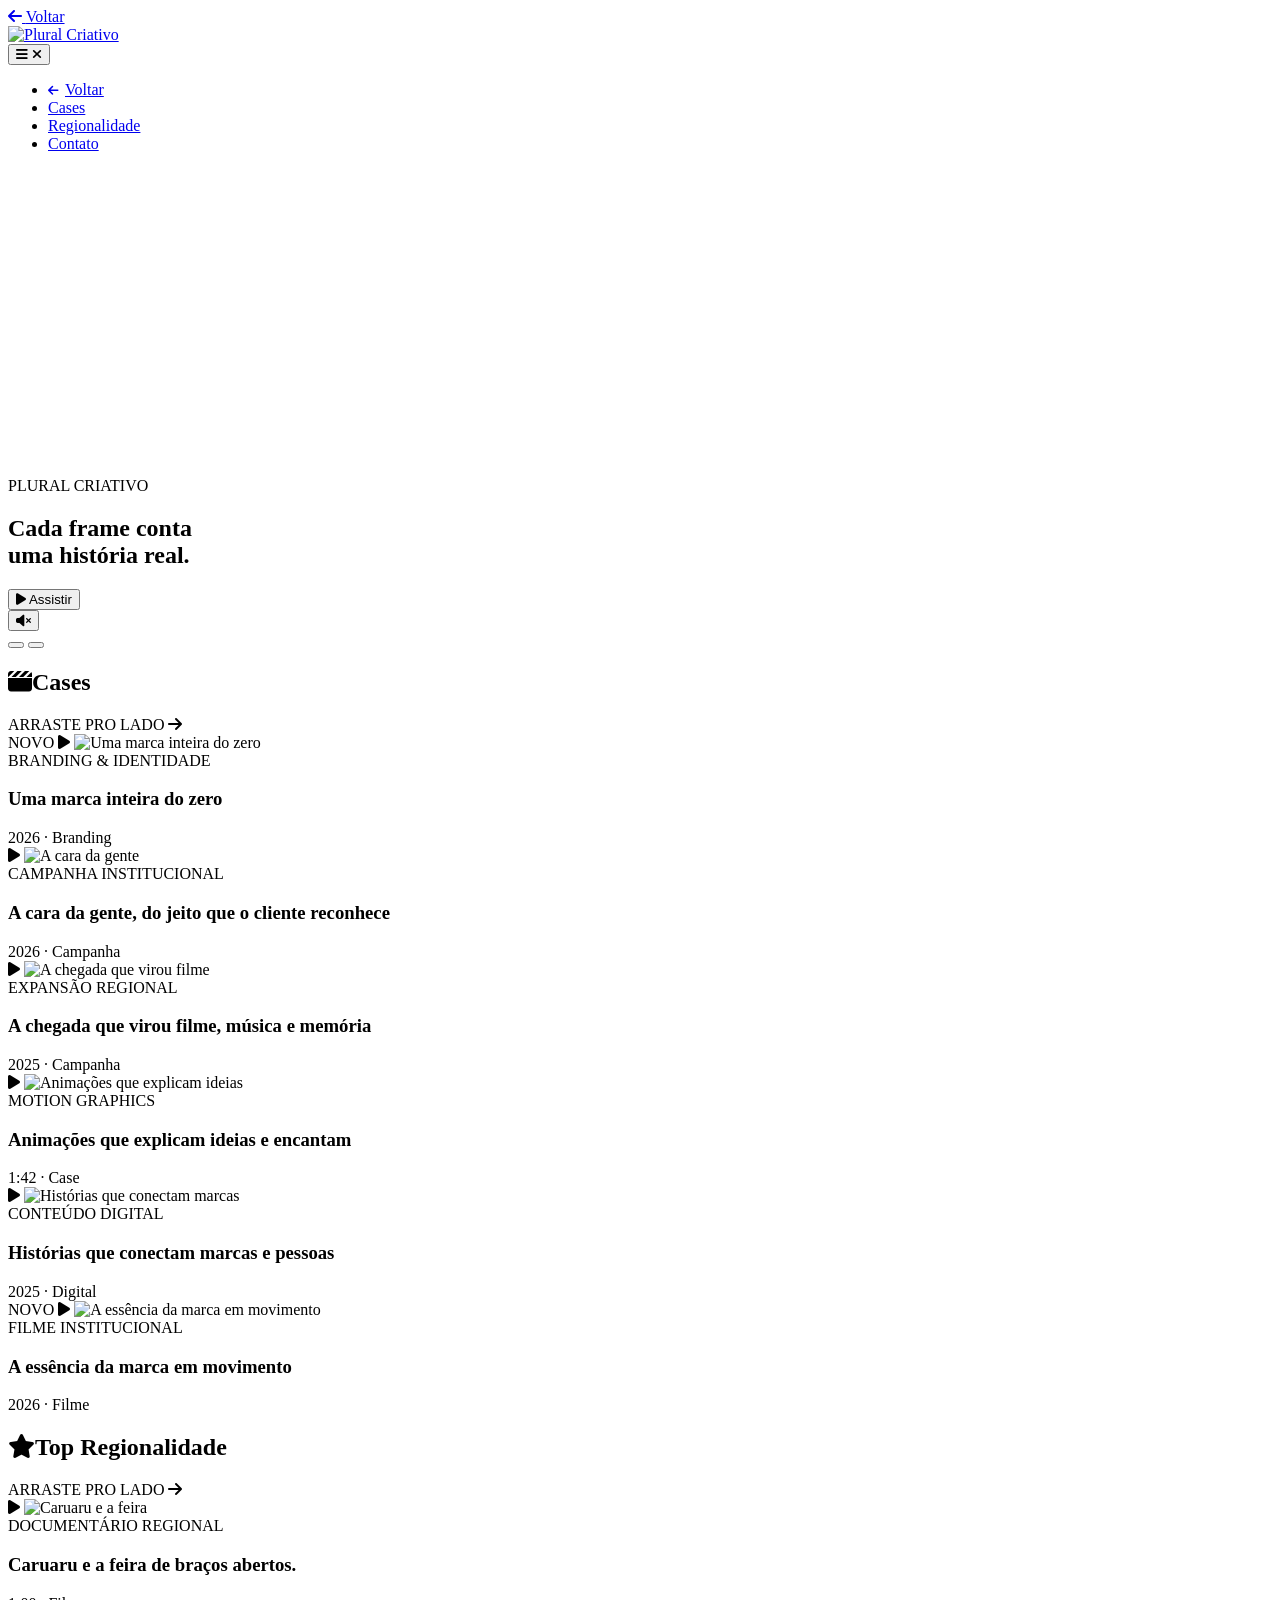
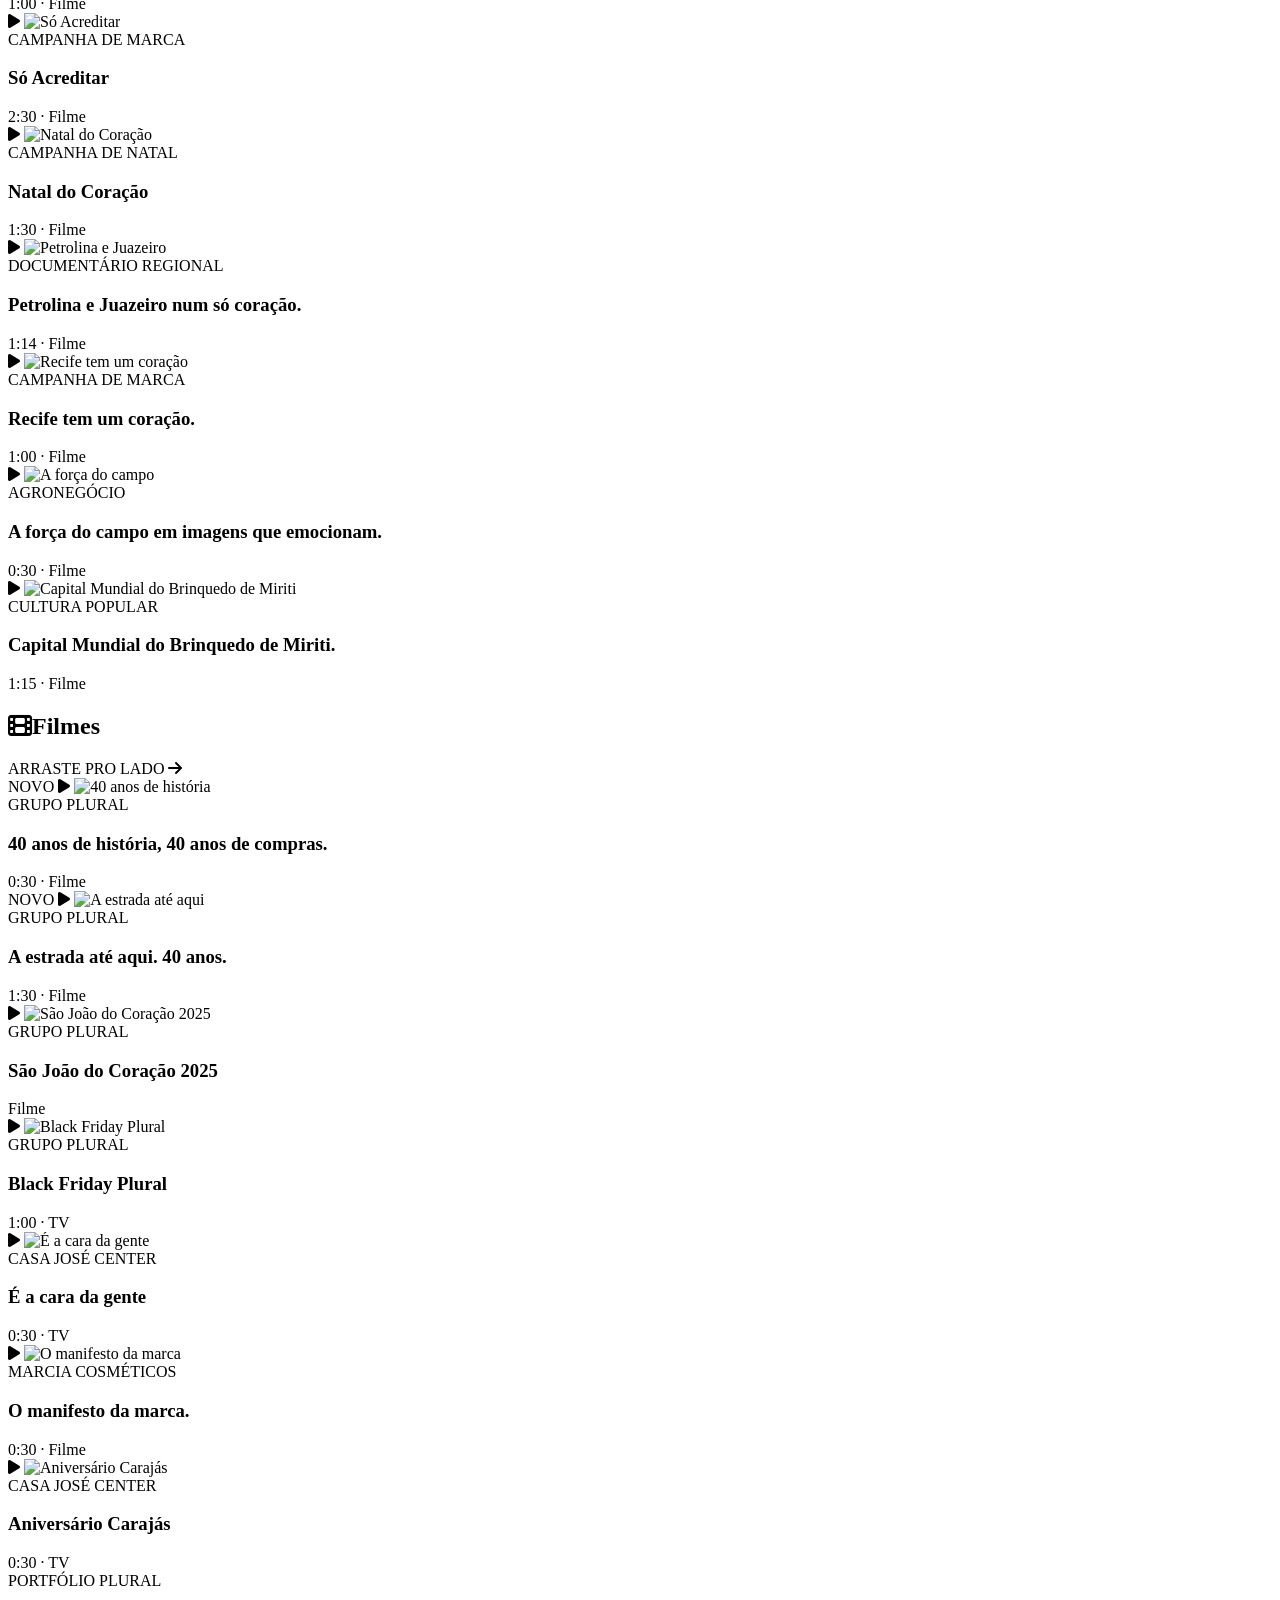
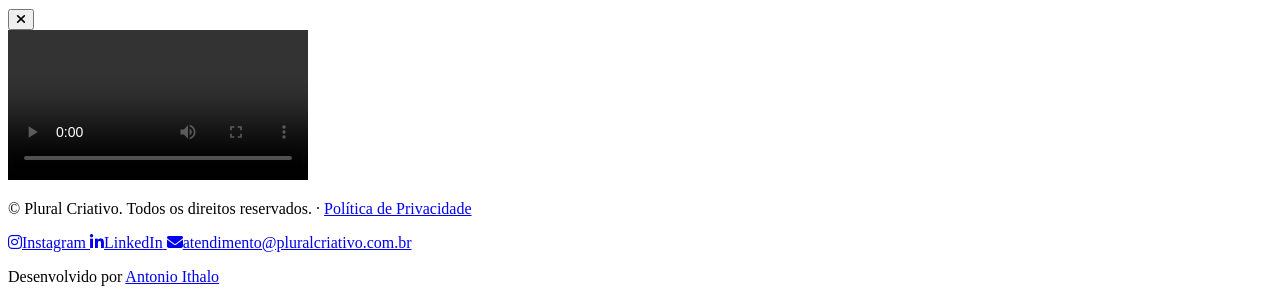
==== portfolio.html @ fcbbec2e "Update stylesheet link for portfolio.css" ====
<!DOCTYPE html>
<html lang="pt-BR">
<head>
    <meta charset="UTF-8" />
    <meta name="viewport" content="width=device-width, initial-scale=1.0" />
    <meta name="description" content="Portfólio completo da Plural Criativo - Cases, regionalidade e filmes" />
    <title>Portfólio Completo - Plural Criativo</title>

    <link rel="stylesheet" href="https://cdnjs.cloudflare.com/ajax/libs/font-awesome/6.4.0/css/all.min.css" />
    <link rel="preconnect" href="https://fonts.googleapis.com" />
    <link rel="preconnect" href="https://fonts.gstatic.com" crossorigin />
    <link href="https://fonts.googleapis.com/css2?family=Inter:wght@500;600;700&family=Poppins:wght@400;500;600;700;800&display=swap" rel="stylesheet" />
    <link rel="stylesheet" href="portfolio.css" />
</head>

<body class="portfolio-page page-template-page-portfolio-php">
    <a href="index.html" class="pf-back-btn" id="pfBackBtn" data-home-url="index.html" aria-label="Voltar ao site principal">
      <i class="fas fa-arrow-left" aria-hidden="true"></i>
      <span>Voltar</span>
    </a>

    <header class="site-header site-header--portfolio" id="mainHeader">
      <div class="container">
        <div class="header-inner">
          <a href="index.html" class="brand">
            <img src="assets/img/logoplu.png" alt="Plural Criativo" class="brand-logo" width="200" height="50" />
          </a>
          <nav class="main-nav" aria-label="Navegação principal">
            <button id="navToggleSticky" class="nav-toggle" aria-expanded="false" aria-label="Abrir/fechar menu">
              <i class="fas fa-bars" aria-hidden="true"></i>
              <i class="fas fa-times" aria-hidden="true"></i>
            </button>
            <ul id="navListSticky" class="nav-list nav-list--portfolio">
              <li><a href="index.html"><i class="fas fa-arrow-left" aria-hidden="true" style="margin-right: 6px; font-size: 0.75rem;"></i>Voltar</a></li>
              <li><a href="#cases">Cases</a></li>
              <li><a href="#regionalidade">Regionalidade</a></li>
              <li><a href="index.html#contato" class="btn btn-primary btn-sm">Contato</a></li>
            </ul>
          </nav>
        </div>
      </div>
    </header>

    <main id="main" class="site-main portfolio-page">
      <!-- Hero Slider -->
      <section class="pf-hero" id="pf-hero" aria-label="Destaques do portfólio" data-slides="2">
        <div class="pf-hero-slides">
          <div class="pf-hero-slide is-active" data-index="0">
            <video class="pf-hero-video" muted loop playsinline preload="metadata" poster="assets/img/hero-poster.jpg" autoplay>
              <source src="assets/videos/video1-hero.mp4" type="video/mp4" />
            </video>
            <div class="pf-hero-overlay"></div>
          </div>
          <div class="pf-hero-slide" data-index="1">
            <video class="pf-hero-video" muted loop playsinline preload="metadata" poster="assets/img/portfolio/project-2.jpg">
              <source src="assets/videos/project-2.mp4" type="video/mp4" />
            </video>
            <div class="pf-hero-overlay"></div>
          </div>
        </div>

        <div class="pf-hero-content">
          <div class="container">
            <span class="pf-hero-eyebrow" id="pfHeroEyebrow">PLURAL CRIATIVO</span>
            <h1 class="pf-hero-title" id="pfHeroTitle">Cada frame conta<br />uma história real.</h1>
            <button type="button" class="pf-hero-play" id="pfHeroPlay" aria-label="Assistir vídeo em destaque">
              <i class="fas fa-play"></i>
              <span>Assistir</span>
            </button>
          </div>
        </div>

        <button type="button" class="pf-hero-sound" id="pfHeroSound" aria-label="Ativar/desativar som" aria-pressed="false">
          <i class="fas fa-volume-mute" aria-hidden="true"></i>
        </button>

        <div class="pf-hero-indicators" role="tablist" aria-label="Navegação de slides">
          <button type="button" class="pf-hero-indicator is-active" data-index="0" role="tab" aria-selected="true" aria-label="Ir para slide 1">
            <span class="pf-hero-indicator-fill"></span>
          </button>
          <button type="button" class="pf-hero-indicator" data-index="1" role="tab" aria-selected="false" aria-label="Ir para slide 2">
            <span class="pf-hero-indicator-fill"></span>
          </button>
        </div>
      </section>

      <!-- Cases -->
      <section class="pf-row-section" id="cases" aria-label="Cases em destaque">
        <div class="container pf-row-header">
          <h2 class="pf-row-title"><i class="fas fa-clapperboard" aria-hidden="true"></i>Cases</h2>
          <span class="pf-row-hint">ARRASTE PRO LADO <i class="fas fa-arrow-right"></i></span>
        </div>

        <div class="pf-row-wrap">
          <div class="pf-row" data-scroll-row>
            <article class="pf-card" data-video="assets/videos/video1-hero.mp4" data-poster="assets/img/Imagem 1.png" data-title="Uma marca inteira do zero" data-meta="2026 · Branding" tabindex="0" role="button" aria-label="Abrir vídeo: Uma marca inteira do zero">
              <div class="pf-card-media">
                <span class="pf-card-tag">NOVO</span>
                <span class="pf-card-play" aria-hidden="true"><i class="fas fa-play"></i></span>
                <img src="assets/img/Imagem 1.png" alt="Uma marca inteira do zero" loading="lazy" decoding="async" onerror="this.onerror=null; this.src='https://placehold.co/640x360/1e293b/94a3b8?text=PLURAL+CRIATIVO';" />
              </div>
              <div class="pf-card-body">
                <span class="pf-card-client">BRANDING & IDENTIDADE</span>
                <h3 class="pf-card-title">Uma marca inteira do zero</h3>
                <span class="pf-card-meta">2026 · Branding</span>
              </div>
            </article>

            <article class="pf-card" data-video="assets/videos/project-2.mp4" data-poster="assets/img/portfolio/project-2.jpg" data-title="A cara da gente, do jeito que o cliente reconhece" data-meta="2026 · Campanha" tabindex="0" role="button" aria-label="Abrir vídeo: A cara da gente">
              <div class="pf-card-media">
                <span class="pf-card-play" aria-hidden="true"><i class="fas fa-play"></i></span>
                <img src="assets/img/portfolio/project-2.jpg" alt="A cara da gente" loading="lazy" decoding="async" onerror="this.onerror=null; this.src='https://placehold.co/640x360/1e293b/94a3b8?text=PLURAL+CRIATIVO';" />
              </div>
              <div class="pf-card-body">
                <span class="pf-card-client">CAMPANHA INSTITUCIONAL</span>
                <h3 class="pf-card-title">A cara da gente, do jeito que o cliente reconhece</h3>
                <span class="pf-card-meta">2026 · Campanha</span>
              </div>
            </article>

            <article class="pf-card" data-video="assets/videos/project-3.mp4" data-poster="assets/img/project-3.jpg" data-title="A chegada que virou filme, música e memória" data-meta="2025 · Campanha" tabindex="0" role="button" aria-label="Abrir vídeo: A chegada que virou filme">
              <div class="pf-card-media">
                <span class="pf-card-play" aria-hidden="true"><i class="fas fa-play"></i></span>
                <img src="assets/img/project-3.jpg" alt="A chegada que virou filme" loading="lazy" decoding="async" onerror="this.onerror=null; this.src='https://placehold.co/640x360/1e293b/94a3b8?text=PLURAL+CRIATIVO';" />
              </div>
              <div class="pf-card-body">
                <span class="pf-card-client">EXPANSÃO REGIONAL</span>
                <h3 class="pf-card-title">A chegada que virou filme, música e memória</h3>
                <span class="pf-card-meta">2025 · Campanha</span>
              </div>
            </article>

            <article class="pf-card" data-video="assets/videos/project-2.mp4" data-poster="assets/img/portfolio/project-2.jpg" data-title="Animações que explicam ideias e encantam" data-meta="1:42 · Case" tabindex="0" role="button" aria-label="Abrir vídeo: Animações que explicam ideias">
              <div class="pf-card-media">
                <span class="pf-card-play" aria-hidden="true"><i class="fas fa-play"></i></span>
                <img src="assets/img/portfolio/project-2.jpg" alt="Animações que explicam ideias" loading="lazy" decoding="async" onerror="this.onerror=null; this.src='https://placehold.co/640x360/1e293b/94a3b8?text=PLURAL+CRIATIVO';" />
              </div>
              <div class="pf-card-body">
                <span class="pf-card-client">MOTION GRAPHICS</span>
                <h3 class="pf-card-title">Animações que explicam ideias e encantam</h3>
                <span class="pf-card-meta">1:42 · Case</span>
              </div>
            </article>

            <article class="pf-card" data-video="assets/videos/video1-hero.mp4" data-poster="assets/img/Imagem 1.png" data-title="Histórias que conectam marcas e pessoas" data-meta="2025 · Digital" tabindex="0" role="button" aria-label="Abrir vídeo: Histórias que conectam marcas">
              <div class="pf-card-media">
                <span class="pf-card-play" aria-hidden="true"><i class="fas fa-play"></i></span>
                <img src="assets/img/Imagem 1.png" alt="Histórias que conectam marcas" loading="lazy" decoding="async" onerror="this.onerror=null; this.src='https://placehold.co/640x360/1e293b/94a3b8?text=PLURAL+CRIATIVO';" />
              </div>
              <div class="pf-card-body">
                <span class="pf-card-client">CONTEÚDO DIGITAL</span>
                <h3 class="pf-card-title">Histórias que conectam marcas e pessoas</h3>
                <span class="pf-card-meta">2025 · Digital</span>
              </div>
            </article>

            <article class="pf-card" data-video="assets/videos/project-3.mp4" data-poster="assets/img/project-3.jpg" data-title="A essência da marca em movimento" data-meta="2026 · Filme" tabindex="0" role="button" aria-label="Abrir vídeo: A essência da marca em movimento">
              <div class="pf-card-media">
                <span class="pf-card-tag">NOVO</span>
                <span class="pf-card-play" aria-hidden="true"><i class="fas fa-play"></i></span>
                <img src="assets/img/project-3.jpg" alt="A essência da marca em movimento" loading="lazy" decoding="async" onerror="this.onerror=null; this.src='https://placehold.co/640x360/1e293b/94a3b8?text=PLURAL+CRIATIVO';" />
              </div>
              <div class="pf-card-body">
                <span class="pf-card-client">FILME INSTITUCIONAL</span>
                <h3 class="pf-card-title">A essência da marca em movimento</h3>
                <span class="pf-card-meta">2026 · Filme</span>
              </div>
            </article>
          </div>
        </div>
      </section>

      <!-- Regionalidade -->
      <section class="pf-row-section" id="regionalidade" aria-label="Top regionalidade">
        <div class="container pf-row-header">
          <h2 class="pf-row-title"><i class="fas fa-star" aria-hidden="true"></i>Top Regionalidade</h2>
          <span class="pf-row-hint">ARRASTE PRO LADO <i class="fas fa-arrow-right"></i></span>
        </div>

        <div class="pf-row-wrap">
          <div class="pf-row" data-scroll-row>
            <article class="pf-card" data-video="assets/videos/project-2.mp4" data-poster="assets/img/Imagem 1.png" data-title="Caruaru e a feira de braços abertos." data-meta="1:00 · Filme" tabindex="0" role="button" aria-label="Abrir vídeo: Caruaru e a feira">
              <div class="pf-card-media">
                <span class="pf-card-play" aria-hidden="true"><i class="fas fa-play"></i></span>
                <img src="assets/img/Imagem 1.png" alt="Caruaru e a feira" loading="lazy" decoding="async" onerror="this.onerror=null; this.src='https://placehold.co/640x360/1e293b/94a3b8?text=PLURAL+CRIATIVO';" />
              </div>
              <div class="pf-card-body">
                <span class="pf-card-client">DOCUMENTÁRIO REGIONAL</span>
                <h3 class="pf-card-title">Caruaru e a feira de braços abertos.</h3>
                <span class="pf-card-meta">1:00 · Filme</span>
              </div>
            </article>

            <article class="pf-card" data-video="assets/videos/project-3.mp4" data-poster="assets/img/portfolio/project-2.jpg" data-title="Só Acreditar" data-meta="2:30 · Filme" tabindex="0" role="button" aria-label="Abrir vídeo: Só Acreditar">
              <div class="pf-card-media">
                <span class="pf-card-play" aria-hidden="true"><i class="fas fa-play"></i></span>
                <img src="assets/img/portfolio/project-2.jpg" alt="Só Acreditar" loading="lazy" decoding="async" onerror="this.onerror=null; this.src='https://placehold.co/640x360/1e293b/94a3b8?text=PLURAL+CRIATIVO';" />
              </div>
              <div class="pf-card-body">
                <span class="pf-card-client">CAMPANHA DE MARCA</span>
                <h3 class="pf-card-title">Só Acreditar</h3>
                <span class="pf-card-meta">2:30 · Filme</span>
              </div>
            </article>

            <article class="pf-card" data-video="assets/videos/video1-hero.mp4" data-poster="assets/img/project-3.jpg" data-title="Natal do Coração" data-meta="1:30 · Filme" tabindex="0" role="button" aria-label="Abrir vídeo: Natal do Coração">
              <div class="pf-card-media">
                <span class="pf-card-play" aria-hidden="true"><i class="fas fa-play"></i></span>
                <img src="assets/img/project-3.jpg" alt="Natal do Coração" loading="lazy" decoding="async" onerror="this.onerror=null; this.src='https://placehold.co/640x360/1e293b/94a3b8?text=PLURAL+CRIATIVO';" />
              </div>
              <div class="pf-card-body">
                <span class="pf-card-client">CAMPANHA DE NATAL</span>
                <h3 class="pf-card-title">Natal do Coração</h3>
                <span class="pf-card-meta">1:30 · Filme</span>
              </div>
            </article>

            <article class="pf-card" data-video="assets/videos/project-2.mp4" data-poster="assets/img/Imagem 1.png" data-title="Petrolina e Juazeiro num só coração." data-meta="1:14 · Filme" tabindex="0" role="button" aria-label="Abrir vídeo: Petrolina e Juazeiro">
              <div class="pf-card-media">
                <span class="pf-card-play" aria-hidden="true"><i class="fas fa-play"></i></span>
                <img src="assets/img/Imagem 1.png" alt="Petrolina e Juazeiro" loading="lazy" decoding="async" onerror="this.onerror=null; this.src='https://placehold.co/640x360/1e293b/94a3b8?text=PLURAL+CRIATIVO';" />
              </div>
              <div class="pf-card-body">
                <span class="pf-card-client">DOCUMENTÁRIO REGIONAL</span>
                <h3 class="pf-card-title">Petrolina e Juazeiro num só coração.</h3>
                <span class="pf-card-meta">1:14 · Filme</span>
              </div>
            </article>

            <article class="pf-card" data-video="assets/videos/project-3.mp4" data-poster="assets/img/portfolio/project-2.jpg" data-title="Recife tem um coração." data-meta="1:00 · Filme" tabindex="0" role="button" aria-label="Abrir vídeo: Recife tem um coração">
              <div class="pf-card-media">
                <span class="pf-card-play" aria-hidden="true"><i class="fas fa-play"></i></span>
                <img src="assets/img/portfolio/project-2.jpg" alt="Recife tem um coração" loading="lazy" decoding="async" onerror="this.onerror=null; this.src='https://placehold.co/640x360/1e293b/94a3b8?text=PLURAL+CRIATIVO';" />
              </div>
              <div class="pf-card-body">
                <span class="pf-card-client">CAMPANHA DE MARCA</span>
                <h3 class="pf-card-title">Recife tem um coração.</h3>
                <span class="pf-card-meta">1:00 · Filme</span>
              </div>
            </article>

            <article class="pf-card" data-video="assets/videos/video1-hero.mp4" data-poster="assets/img/project-3.jpg" data-title="A força do campo em imagens que emocionam." data-meta="0:30 · Filme" tabindex="0" role="button" aria-label="Abrir vídeo: A força do campo">
              <div class="pf-card-media">
                <span class="pf-card-play" aria-hidden="true"><i class="fas fa-play"></i></span>
                <img src="assets/img/project-3.jpg" alt="A força do campo" loading="lazy" decoding="async" onerror="this.onerror=null; this.src='https://placehold.co/640x360/1e293b/94a3b8?text=PLURAL+CRIATIVO';" />
              </div>
              <div class="pf-card-body">
                <span class="pf-card-client">AGRONEGÓCIO</span>
                <h3 class="pf-card-title">A força do campo em imagens que emocionam.</h3>
                <span class="pf-card-meta">0:30 · Filme</span>
              </div>
            </article>

            <article class="pf-card" data-video="assets/videos/project-2.mp4" data-poster="assets/img/Imagem 1.png" data-title="Capital Mundial do Brinquedo de Miriti." data-meta="1:15 · Filme" tabindex="0" role="button" aria-label="Abrir vídeo: Capital Mundial do Brinquedo de Miriti">
              <div class="pf-card-media">
                <span class="pf-card-play" aria-hidden="true"><i class="fas fa-play"></i></span>
                <img src="assets/img/Imagem 1.png" alt="Capital Mundial do Brinquedo de Miriti" loading="lazy" decoding="async" onerror="this.onerror=null; this.src='https://placehold.co/640x360/1e293b/94a3b8?text=PLURAL+CRIATIVO';" />
              </div>
              <div class="pf-card-body">
                <span class="pf-card-client">CULTURA POPULAR</span>
                <h3 class="pf-card-title">Capital Mundial do Brinquedo de Miriti.</h3>
                <span class="pf-card-meta">1:15 · Filme</span>
              </div>
            </article>
          </div>
        </div>
      </section>

      <!-- Filmes -->
      <section class="pf-row-section" id="filmes" aria-label="Filmes e projetos audiovisuais">
        <div class="container pf-row-header">
          <h2 class="pf-row-title"><i class="fas fa-film" aria-hidden="true"></i>Filmes</h2>
          <span class="pf-row-hint">ARRASTE PRO LADO <i class="fas fa-arrow-right"></i></span>
        </div>

        <div class="pf-row-wrap">
          <div class="pf-row" data-scroll-row>
            <article class="pf-card" data-video="assets/videos/video1-hero.mp4" data-poster="assets/img/Imagem 1.png" data-title="40 anos de história, 40 anos de compras." data-meta="0:30 · Filme" tabindex="0" role="button" aria-label="Abrir vídeo: 40 anos de história">
              <div class="pf-card-media">
                <span class="pf-card-tag">NOVO</span>
                <span class="pf-card-play" aria-hidden="true"><i class="fas fa-play"></i></span>
                <img src="assets/img/Imagem 1.png" alt="40 anos de história" loading="lazy" decoding="async" onerror="this.onerror=null; this.src='https://placehold.co/640x360/1e293b/94a3b8?text=PLURAL+CRIATIVO';" />
              </div>
              <div class="pf-card-body">
                <span class="pf-card-client">GRUPO PLURAL</span>
                <h3 class="pf-card-title">40 anos de história, 40 anos de compras.</h3>
                <span class="pf-card-meta">0:30 · Filme</span>
              </div>
            </article>

            <article class="pf-card" data-video="assets/videos/project-2.mp4" data-poster="assets/img/portfolio/project-2.jpg" data-title="A estrada até aqui. 40 anos." data-meta="1:30 · Filme" tabindex="0" role="button" aria-label="Abrir vídeo: A estrada até aqui">
              <div class="pf-card-media">
                <span class="pf-card-tag">NOVO</span>
                <span class="pf-card-play" aria-hidden="true"><i class="fas fa-play"></i></span>
                <img src="assets/img/portfolio/project-2.jpg" alt="A estrada até aqui" loading="lazy" decoding="async" onerror="this.onerror=null; this.src='https://placehold.co/640x360/1e293b/94a3b8?text=PLURAL+CRIATIVO';" />
              </div>
              <div class="pf-card-body">
                <span class="pf-card-client">GRUPO PLURAL</span>
                <h3 class="pf-card-title">A estrada até aqui. 40 anos.</h3>
                <span class="pf-card-meta">1:30 · Filme</span>
              </div>
            </article>

            <article class="pf-card" data-video="assets/videos/project-3.mp4" data-poster="assets/img/project-3.jpg" data-title="São João do Coração 2025" data-meta="Filme" tabindex="0" role="button" aria-label="Abrir vídeo: São João do Coração 2025">
              <div class="pf-card-media">
                <span class="pf-card-play" aria-hidden="true"><i class="fas fa-play"></i></span>
                <img src="assets/img/project-3.jpg" alt="São João do Coração 2025" loading="lazy" decoding="async" onerror="this.onerror=null; this.src='https://placehold.co/640x360/1e293b/94a3b8?text=PLURAL+CRIATIVO';" />
              </div>
              <div class="pf-card-body">
                <span class="pf-card-client">GRUPO PLURAL</span>
                <h3 class="pf-card-title">São João do Coração 2025</h3>
                <span class="pf-card-meta">Filme</span>
              </div>
            </article>

            <article class="pf-card" data-video="assets/videos/video1-hero.mp4" data-poster="assets/img/Imagem 1.png" data-title="Black Friday Plural" data-meta="1:00 · TV" tabindex="0" role="button" aria-label="Abrir vídeo: Black Friday Plural">
              <div class="pf-card-media">
                <span class="pf-card-play" aria-hidden="true"><i class="fas fa-play"></i></span>
                <img src="assets/img/Imagem 1.png" alt="Black Friday Plural" loading="lazy" decoding="async" onerror="this.onerror=null; this.src='https://placehold.co/640x360/1e293b/94a3b8?text=PLURAL+CRIATIVO';" />
              </div>
              <div class="pf-card-body">
                <span class="pf-card-client">GRUPO PLURAL</span>
                <h3 class="pf-card-title">Black Friday Plural</h3>
                <span class="pf-card-meta">1:00 · TV</span>
              </div>
            </article>

            <article class="pf-card" data-video="assets/videos/project-2.mp4" data-poster="assets/img/portfolio/project-2.jpg" data-title="É a cara da gente" data-meta="0:30 · TV" tabindex="0" role="button" aria-label="Abrir vídeo: É a cara da gente">
              <div class="pf-card-media">
                <span class="pf-card-play" aria-hidden="true"><i class="fas fa-play"></i></span>
                <img src="assets/img/portfolio/project-2.jpg" alt="É a cara da gente" loading="lazy" decoding="async" onerror="this.onerror=null; this.src='https://placehold.co/640x360/1e293b/94a3b8?text=PLURAL+CRIATIVO';" />
              </div>
              <div class="pf-card-body">
                <span class="pf-card-client">CASA JOSÉ CENTER</span>
                <h3 class="pf-card-title">É a cara da gente</h3>
                <span class="pf-card-meta">0:30 · TV</span>
              </div>
            </article>

            <article class="pf-card" data-video="assets/videos/project-3.mp4" data-poster="assets/img/project-3.jpg" data-title="O manifesto da marca." data-meta="0:30 · Filme" tabindex="0" role="button" aria-label="Abrir vídeo: O manifesto da marca">
              <div class="pf-card-media">
                <span class="pf-card-play" aria-hidden="true"><i class="fas fa-play"></i></span>
                <img src="assets/img/project-3.jpg" alt="O manifesto da marca" loading="lazy" decoding="async" onerror="this.onerror=null; this.src='https://placehold.co/640x360/1e293b/94a3b8?text=PLURAL+CRIATIVO';" />
              </div>
              <div class="pf-card-body">
                <span class="pf-card-client">MARCIA COSMÉTICOS</span>
                <h3 class="pf-card-title">O manifesto da marca.</h3>
                <span class="pf-card-meta">0:30 · Filme</span>
              </div>
            </article>

            <article class="pf-card" data-video="assets/videos/video1-hero.mp4" data-poster="assets/img/Imagem 1.png" data-title="Aniversário Carajás" data-meta="0:30 · TV" tabindex="0" role="button" aria-label="Abrir vídeo: Aniversário Carajás">
              <div class="pf-card-media">
                <span class="pf-card-play" aria-hidden="true"><i class="fas fa-play"></i></span>
                <img src="assets/img/Imagem 1.png" alt="Aniversário Carajás" loading="lazy" decoding="async" onerror="this.onerror=null; this.src='https://placehold.co/640x360/1e293b/94a3b8?text=PLURAL+CRIATIVO';" />
              </div>
              <div class="pf-card-body">
                <span class="pf-card-client">CASA JOSÉ CENTER</span>
                <h3 class="pf-card-title">Aniversário Carajás</h3>
                <span class="pf-card-meta">0:30 · TV</span>
              </div>
            </article>
          </div>
        </div>
      </section>
    </main>

    <!-- Modal de Vídeo -->
    <div id="pfModal" class="pf-modal" aria-hidden="true" role="dialog" aria-modal="true" aria-label="Player de vídeo">
      <div class="pf-modal-backdrop" data-close-modal></div>
      <div class="pf-modal-content">
        <div class="pf-modal-header">
          <div class="pf-modal-heading">
            <span class="pf-modal-eyebrow" id="pfModalEyebrow">PORTFÓLIO PLURAL</span>
            <h3 class="pf-modal-title" id="pfModalTitle"></h3>
            <span class="pf-modal-meta" id="pfModalMeta"></span>
          </div>
          <button class="pf-modal-close" id="pfModalClose" aria-label="Fechar vídeo">
            <i class="fas fa-times"></i>
          </button>
        </div>
        <div class="pf-modal-video-wrap">
          <video id="pfModalVideo" controls playsinline preload="auto" decoding="async" controlslist="nodownload">
            Seu navegador não suporta a tag de vídeo.
          </video>
        </div>
      </div>
    </div>

    <footer class="site-footer">
      <div class="container">
        <div class="footer-main">
          <div class="footer-line footer-line--top">
            <p class="footer-copy">
              &copy; <span id="year"></span> Plural Criativo. Todos os direitos reservados.
              <span class="footer-sep">·</span>
              <a href="politicas.html" class="footer-link-inline">Política de Privacidade</a>
            </p>
          </div>
          <div class="footer-line footer-line--social">
            <a href="https://instagram.com/pluralcriativo" target="_blank" rel="noopener noreferrer" class="footer-social-link" aria-label="Instagram">
              <i class="fab fa-instagram" aria-hidden="true"></i><span>Instagram</span>
            </a>
            <a href="https://www.linkedin.com/company/pluralcriativo/" target="_blank" rel="noopener noreferrer" class="footer-social-link" aria-label="LinkedIn">
              <i class="fab fa-linkedin-in" aria-hidden="true"></i><span>LinkedIn</span>
            </a>
            <a href="mailto:atendimento@pluralcriativo.com.br" class="footer-social-link" aria-label="E-mail">
              <i class="fas fa-envelope" aria-hidden="true"></i><span>atendimento@pluralcriativo.com.br</span>
            </a>
          </div>
        </div>
        <div class="footer-divider" aria-hidden="true"></div>
        <div class="footer-bottom">
          <p class="footer-credit">Desenvolvido por <a href="https://www.instagram.com/ithalo.dev/" target="_blank" rel="noopener noreferrer">Antonio Ithalo</a></p>
        </div>
      </div>
    </footer>

    <script src="js/portfolio.js"></script>
</body>
</html>
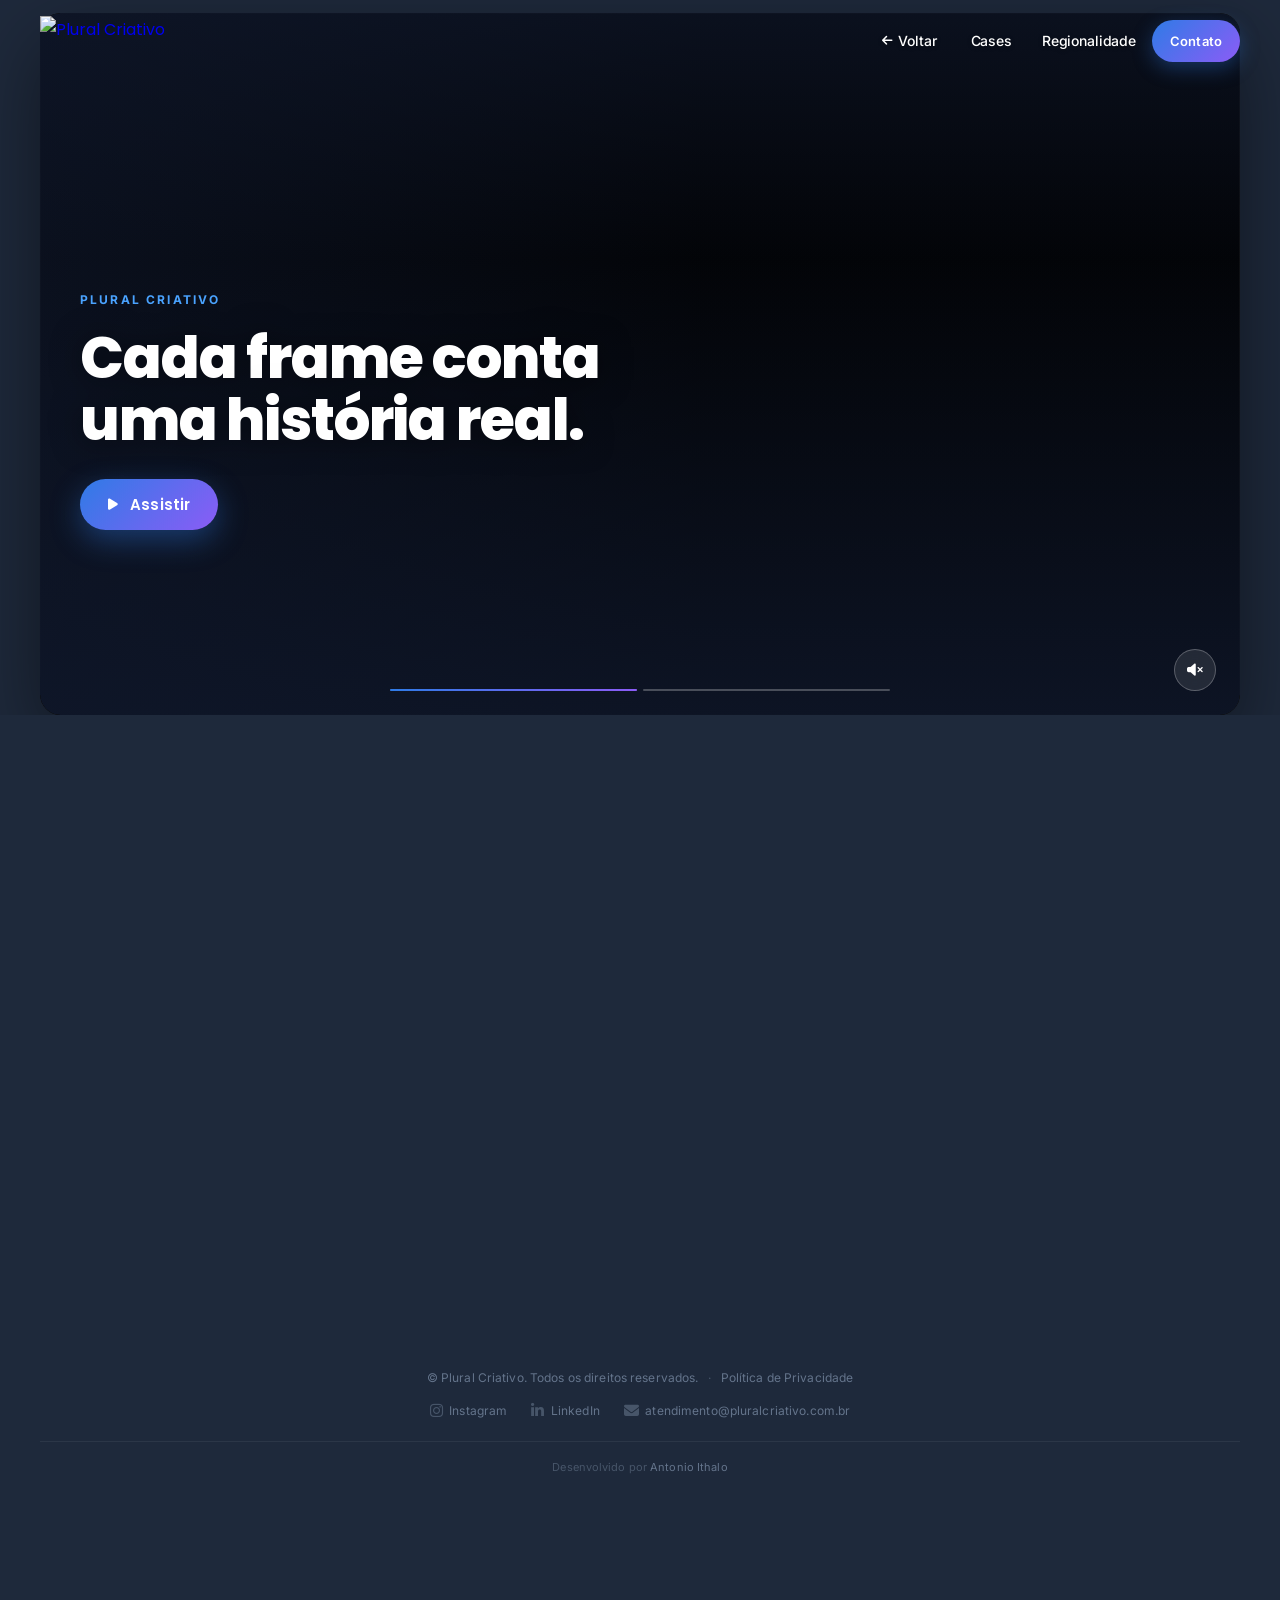
==== commit e73f9668: "Update portfolio.html" ====
--- a/portfolio.html
+++ b/portfolio.html
@@ -10,7 +10,8 @@
     <link rel="preconnect" href="https://fonts.googleapis.com" />
     <link rel="preconnect" href="https://fonts.gstatic.com" crossorigin />
     <link href="https://fonts.googleapis.com/css2?family=Inter:wght@500;600;700&family=Poppins:wght@400;500;600;700;800&display=swap" rel="stylesheet" />
-    <link rel="stylesheet" href="portfolio.css" />
+    <link rel="stylesheet" href="css/style.css" />
+<link rel="stylesheet" href="css/portfolio.css" />
 </head>
 
 <body class="portfolio-page page-template-page-portfolio-php">
--- a/css/style.css
+++ b/css/style.css
@@ -0,0 +1,3801 @@
+/*
+Theme Name: Plural Tema
+Author: Seu Nome
+Version: 1.0
+*/
+
+/* ============================================= */
+/* DESIGN SYSTEM PROFISSIONAL - PLURAL CRIATIVO */
+/* ============================================= */
+
+:root {
+  /* Cores principais - Audiovisual */
+  --primary-500: #2f7be6;
+  --primary-400: #4aa3ff;
+  --primary-300: #6ab5ff;
+  --primary-200: #a8d4ff;
+  --primary-100: #e1f0ff;
+
+  /* Escala de cinzas sofisticada */
+  --gray-900: #0f172a;
+  --gray-800: #1e293b;
+  --gray-700: #334155;
+  --gray-600: #475569;
+  --gray-500: #64748b;
+  --gray-400: #94a3b8;
+  --gray-300: #cbd5e1;
+  --gray-200: #e2e8f0;
+  --gray-100: #f1f5f9;
+  --gray-50: #f8fafc;
+
+  /* Cores criativas */
+  --creative-magenta: #ec4899;
+  --creative-cyan: #06b6d4;
+  --creative-purple: #8b5cf6;
+  --creative-yellow: #f59e0b;
+
+  /* WhatsApp */
+  --whatsapp-green: #25d366;
+  --whatsapp-green-dark: #128c7e;
+
+  /* Sistema de sombras */
+  --shadow-sm: 0 2px 8px rgba(15, 23, 42, 0.04);
+  --shadow-md: 0 8px 30px rgba(15, 23, 42, 0.08);
+  --shadow-lg: 0 20px 60px rgba(15, 23, 42, 0.12);
+  --shadow-xl: 0 32px 96px rgba(15, 23, 42, 0.16);
+
+  /* Sistema de bordas */
+  --radius-sm: 8px;
+  --radius-md: 12px;
+  --radius-lg: 16px;
+  --radius-xl: 24px;
+  --radius-full: 999px;
+
+  /* Transições */
+  --transition-fast: 0.2s cubic-bezier(0.4, 0, 0.2, 1);
+  --transition-normal: 0.35s cubic-bezier(0.4, 0, 0.2, 1);
+  --transition-slow: 0.5s cubic-bezier(0.4, 0, 0.2, 1);
+  --transition-bounce: 0.6s cubic-bezier(0.34, 1.56, 0.64, 1);
+
+  /* Container */
+  --container: 1320px;
+  --gutter: clamp(1.25rem, 4vw, 2.5rem);
+
+  /* Altura da navbar fixa (compensação de conteúdo) */
+  --header-height: 82px;
+
+  /* Cores de seções escuras (unificadas) */
+  --dark-bg: var(--gray-800);
+  --dark-bg-alt: var(--gray-900);
+}
+
+/* ============================================= */
+/* RESET & BASE STYLES */
+/* ============================================= */
+
+*,
+*::before,
+*::after {
+  box-sizing: border-box;
+  margin: 0;
+  padding: 0;
+}
+
+html {
+  scroll-behavior: smooth;
+  font-size: 16px;
+  -webkit-text-size-adjust: 100%;
+  -webkit-font-smoothing: antialiased;
+  -moz-osx-font-smoothing: grayscale;
+  overflow-x: hidden;
+  overflow-y: scroll;
+}
+
+body {
+  font-family:
+    "Poppins",
+    system-ui,
+    -apple-system,
+    BlinkMacSystemFont,
+    "Segoe UI",
+    Roboto,
+    sans-serif;
+  line-height: 1.7;
+  color: var(--gray-900);
+  background: var(--gray-50);
+  overflow-x: visible;
+  padding-top: 0;
+}
+
+/* ============================================= */
+/* TYPOGRAPHY SYSTEM */
+/* ============================================= */
+
+h1,
+h2,
+h3,
+h4 {
+  font-weight: 700;
+  line-height: 1.2;
+  letter-spacing: -0.02em;
+}
+
+h1 {
+  font-size: clamp(2.5rem, 5vw, 4rem);
+}
+
+h2 {
+  font-size: clamp(2.25rem, 4.2vw, 3.25rem);
+  margin-bottom: 1.75rem;
+}
+
+h3 {
+  font-size: clamp(1.5rem, 2.8vw, 2.15rem);
+}
+
+p {
+  font-size: 1.0625rem;
+  margin-bottom: 1.125rem;
+  line-height: 1.75;
+}
+
+.lead {
+  font-size: clamp(1.1875rem, 2vw, 1.375rem);
+  line-height: 1.7;
+  color: var(--gray-600);
+}
+
+.muted {
+  color: var(--gray-500);
+  font-size: 1rem;
+  line-height: 1.6;
+}
+
+/* ============================================= */
+/* CONTAINER */
+/* ============================================= */
+
+.container {
+  width: 100%;
+  max-width: var(--container);
+  margin: 0 auto;
+  padding: 0 var(--gutter);
+}
+
+.section {
+  padding: clamp(4.5rem, 8vw, 8.5rem) 0;
+  position: relative;
+}
+
+.section.alt {
+  background: var(--gray-100);
+}
+
+.section-title {
+  text-align: center;
+  margin-bottom: clamp(1.25rem, 3vw, 2.25rem);
+}
+
+.section-eyebrow {
+  color: var(--primary-500);
+  font-weight: 600;
+  text-transform: uppercase;
+  letter-spacing: 0.08em;
+  font-size: 0.8125rem;
+  margin-bottom: 0.75rem;
+}
+
+.section-subtitle {
+  text-align: center;
+  max-width: 720px;
+  margin: 0 auto 3.5rem;
+  color: var(--gray-600);
+  font-size: 1.125rem;
+  line-height: 1.7;
+}
+
+/* ============================================= */
+/* HEADER FIXO — GLASS ESCURO NO SCROLL          */
+/* ============================================= */
+
+.site-header,
+#mainHeader {
+  position: fixed !important;
+  top: 0 !important;
+  left: 0 !important;
+  right: 0 !important;
+  width: 100% !important;
+  z-index: 9999 !important;
+  padding: 1rem 0 !important;
+  background: transparent !important;
+  backdrop-filter: none !important;
+  -webkit-backdrop-filter: none !important;
+  box-shadow: none !important;
+  border-bottom: 1px solid transparent !important;
+  transition:
+    background 0.35s cubic-bezier(0.4, 0, 0.2, 1),
+    box-shadow 0.35s cubic-bezier(0.4, 0, 0.2, 1),
+    padding 0.35s cubic-bezier(0.4, 0, 0.2, 1),
+    backdrop-filter 0.35s cubic-bezier(0.4, 0, 0.2, 1),
+    -webkit-backdrop-filter 0.35s cubic-bezier(0.4, 0, 0.2, 1),
+    border-color 0.35s cubic-bezier(0.4, 0, 0.2, 1) !important;
+}
+.site-header.scrolled,
+#mainHeader.scrolled {
+  padding: 0.75rem 0 !important;
+  background: rgba(15, 23, 42, 0.72) !important;
+  backdrop-filter: blur(18px) saturate(140%) !important;
+  -webkit-backdrop-filter: blur(18px) saturate(140%) !important;
+  box-shadow: 0 8px 30px rgba(0, 0, 0, 0.15) !important;
+  border-bottom: 1px solid rgba(255, 255, 255, 0.08) !important;
+}
+body {
+  padding-top: 0 !important;
+}
+
+.hero {
+  padding-top: var(--header-height) !important;
+}
+
+.header-inner {
+  display: flex;
+  align-items: center;
+  justify-content: space-between;
+}
+
+.brand {
+  display: flex;
+  align-items: center;
+  text-decoration: none;
+  gap: 0.75rem;
+  z-index: 1002;
+}
+
+.brand-logo {
+  height: 50px;
+  width: auto;
+  transition: transform var(--transition-normal);
+}
+
+.brand:hover .brand-logo {
+  transform: scale(1.05);
+}
+
+/* ============================================= */
+/* NAVEGAÇÃO — DESKTOP (Refinada, Inter, animada)*/
+/* ============================================= */
+
+.main-nav {
+  display: flex;
+  align-items: center;
+}
+
+.nav-list {
+  display: flex;
+  align-items: center;
+  gap: 0.25rem;
+  list-style: none;
+  margin: 0;
+  padding: 0;
+}
+
+.nav-list a {
+  position: relative;
+  display: inline-flex;
+  align-items: center;
+  color: #ffffff;
+  text-decoration: none;
+  font-family:
+    "Inter",
+    system-ui,
+    -apple-system,
+    sans-serif;
+  font-weight: 500;
+  font-size: 0.9375rem;
+  letter-spacing: -0.01em;
+  text-transform: none;
+  padding: 0.625rem 1.125rem;
+  border-radius: var(--radius-full);
+  transition:
+    color var(--transition-fast),
+    transform var(--transition-fast),
+    background var(--transition-fast);
+  z-index: 1;
+  text-shadow: 0 1px 4px rgba(0, 0, 0, 0.35);
+}
+
+.site-header.scrolled .nav-list a,
+#mainHeader.scrolled .nav-list a {
+  color: #ffffff;
+  text-shadow: 0 1px 4px rgba(0, 0, 0, 0.35);
+}
+
+.nav-list a::after {
+  content: "";
+  position: absolute;
+  bottom: 0.25rem;
+  left: 50%;
+  width: 0%;
+  height: 2px;
+  background: linear-gradient(
+    90deg,
+    var(--primary-400),
+    var(--creative-purple)
+  );
+  border-radius: 2px;
+  transform: translateX(-50%);
+  transition:
+    width 0.35s cubic-bezier(0.4, 0, 0.2, 1),
+    opacity 0.35s ease;
+  opacity: 0;
+  pointer-events: none;
+}
+
+.nav-list a:hover {
+  color: #ffffff;
+  transform: translateY(-2px);
+}
+
+.nav-list a:hover::after {
+  width: calc(100% - 1.5rem);
+  opacity: 1;
+}
+
+.nav-list a.active {
+  color: #ffffff;
+}
+
+.nav-list a.active::after {
+  width: calc(100% - 1.5rem);
+  opacity: 1;
+  background: linear-gradient(90deg, var(--primary-400), var(--primary-300));
+}
+
+.nav-list a:hover {
+  text-shadow:
+    0 1px 4px rgba(0, 0, 0, 0.35),
+    0 0 12px rgba(74, 163, 255, 0.35);
+}
+
+.nav-list a.btn-primary {
+  color: #ffffff;
+  font-family:
+    "Inter",
+    system-ui,
+    -apple-system,
+    sans-serif;
+  font-weight: 600;
+  font-size: 0.875rem;
+  letter-spacing: 0.01em;
+  padding: 0.625rem 1.375rem;
+  text-shadow: none;
+  box-shadow: 0 6px 20px rgba(47, 123, 230, 0.35);
+  background: linear-gradient(
+    135deg,
+    var(--primary-500),
+    var(--creative-purple)
+  );
+  min-height: auto;
+}
+
+.nav-list a.btn-primary::after {
+  display: none;
+}
+
+.nav-list a.btn-primary:hover {
+  transform: translateY(-2px) scale(1.03);
+  box-shadow: 0 10px 28px rgba(47, 123, 230, 0.5);
+  color: #ffffff;
+  text-shadow: none;
+}
+
+@media (max-width: 1280px) {
+  .nav-list a {
+    font-size: 0.875rem;
+    padding: 0.5rem 0.875rem;
+  }
+
+  .nav-list {
+    gap: 0.125rem;
+  }
+
+  .nav-list a.btn-primary {
+    font-size: 0.8125rem;
+    padding: 0.5rem 1.125rem;
+  }
+}
+
+@media (max-width: 1100px) {
+  .nav-list a {
+    font-size: 0.8125rem;
+    padding: 0.5rem 0.75rem;
+  }
+
+  .nav-list a.btn-primary {
+    font-size: 0.75rem;
+    padding: 0.5rem 1rem;
+  }
+}
+
+/* ============================================= */
+/* MENU MOBILE — TOGGLE (X)                      */
+/* ============================================= */
+
+.nav-toggle {
+  display: none;
+  background: none;
+  border: none;
+  color: #ffffff;
+  font-size: 1.5rem;
+  cursor: pointer;
+  padding: 0.5rem;
+  z-index: 1002;
+  position: relative;
+  width: 40px;
+  height: 40px;
+  transition: all var(--transition-fast);
+  text-shadow: 0 1px 6px rgba(0, 0, 0, 0.5);
+}
+
+.site-header.scrolled .nav-toggle,
+#mainHeader.scrolled .nav-toggle {
+  color: #ffffff;
+}
+
+.nav-toggle i {
+  position: absolute;
+  top: 50%;
+  left: 50%;
+  transform: translate(-50%, -50%);
+  transition: all var(--transition-fast);
+  z-index: 2;
+}
+
+.nav-toggle .fa-bars {
+  opacity: 1;
+  visibility: visible;
+}
+
+.nav-toggle .fa-times {
+  opacity: 0;
+  visibility: hidden;
+  transform: translate(-50%, -50%) rotate(90deg);
+}
+
+.nav-toggle[aria-expanded="true"] .fa-bars {
+  opacity: 0;
+  visibility: hidden;
+  transform: translate(-50%, -50%) rotate(-90deg);
+}
+
+.nav-toggle[aria-expanded="true"] .fa-times {
+  opacity: 1;
+  visibility: visible;
+  transform: translate(-50%, -50%) rotate(0deg);
+  color: #4aa3ff;
+  text-shadow:
+    0 0 12px rgba(74, 163, 255, 0.6),
+    0 2px 8px rgba(0, 0, 0, 0.8);
+}
+
+.nav-toggle:hover {
+  transform: scale(1.1);
+}
+
+.nav-toggle:active {
+  transform: scale(0.95);
+}
+
+/* ============================================= */
+/* HERO TITLE — ANIMAÇÃO (fill-words)            */
+/* ============================================= */
+
+.hero-title.fill-words {
+  display: flex;
+  justify-content: center;
+  flex-wrap: wrap;
+  gap: 0.35rem 0.9rem;
+  line-height: 1.05 !important;
+}
+
+.hero-title.fill-words .line-1,
+.hero-title.fill-words .line-2 {
+  display: flex;
+  justify-content: center;
+  flex-wrap: wrap;
+  gap: 0.35rem 0.9rem;
+  width: 100%;
+}
+
+.hero-title.fill-words span {
+  display: inline-block;
+  position: relative;
+  color: transparent;
+  opacity: 0;
+  transform: translateY(24px);
+  animation: wordRiseFillGradient 0.85s cubic-bezier(0.4, 0, 0.2, 1) forwards;
+}
+
+.hero-title.fill-words span:nth-child(1) {
+  animation-delay: 0.05s;
+}
+.hero-title.fill-words span:nth-child(2) {
+  animation-delay: 0.15s;
+}
+.hero-title.fill-words span:nth-child(3) {
+  animation-delay: 0.25s;
+}
+.hero-title.fill-words span:nth-child(4) {
+  animation-delay: 0.35s;
+}
+.hero-title.fill-words span:nth-child(5) {
+  animation-delay: 0.45s;
+}
+
+.hero-title.fill-words .line-1 span,
+.hero-title.fill-words .line-2 span {
+  background: linear-gradient(135deg, #ffffff 0%, var(--primary-200) 100%);
+  -webkit-background-clip: text;
+  background-clip: text;
+}
+
+.hero-title.fill-words .line-2 span {
+  background: linear-gradient(
+    135deg,
+    #ffffff 0%,
+    var(--primary-300) 55%,
+    var(--primary-500) 100%
+  );
+  -webkit-background-clip: text;
+  background-clip: text;
+}
+
+@keyframes wordRiseFillGradient {
+  0% {
+    opacity: 0;
+    transform: translateY(24px);
+    -webkit-text-fill-color: transparent;
+  }
+  60% {
+    opacity: 1;
+    transform: translateY(0);
+  }
+  100% {
+    opacity: 1;
+    transform: translateY(0);
+    -webkit-text-fill-color: initial;
+  }
+}
+
+@media (prefers-reduced-motion: reduce) {
+  .hero-title.fill-words span {
+    animation: none;
+    opacity: 1;
+    transform: none;
+    color: #ffffff;
+    -webkit-text-fill-color: #ffffff;
+  }
+  .hero-title.fill-words .line-1 span,
+  .hero-title.fill-words .line-2 span {
+    -webkit-text-fill-color: initial;
+  }
+}
+
+@media (max-width: 768px) {
+  .hero-title.fill-words span {
+    font-size: clamp(1.8rem, 6vw, 2.5rem);
+  }
+}
+
+@media (max-width: 480px) {
+  .hero-title.fill-words span {
+    font-size: clamp(1.5rem, 7vw, 2rem);
+  }
+}
+
+/* ============================================= */
+/* HERO SECTION */
+/* ============================================= */
+
+.hero {
+  position: relative;
+  min-height: 102vh;
+  display: flex;
+  align-items: center;
+  justify-content: center;
+  overflow: hidden;
+  background: linear-gradient(135deg, #0f172a, #1e293b);
+  margin-top: 0;
+  padding-top: var(--header-height);
+}
+
+.hero-video {
+  position: absolute;
+  top: 50%;
+  left: 50%;
+  min-width: 100%;
+  min-height: 100%;
+  width: auto;
+  height: auto;
+  object-fit: cover;
+  transform: translate(-50%, -50%);
+  filter: brightness(0.7) contrast(1.08) saturate(1.05);
+  z-index: 1;
+}
+
+.hero-overlay {
+  position: absolute;
+  inset: 0;
+  background: linear-gradient(
+    180deg,
+    rgba(15, 23, 42, 0.75) 0%,
+    rgba(15, 23, 42, 0.35) 35%,
+    rgba(15, 23, 42, 0.5) 75%,
+    rgba(15, 23, 42, 0.85) 100%
+  );
+  z-index: 2;
+}
+
+.hero-content {
+  position: relative;
+  z-index: 3;
+  text-align: center;
+  color: white;
+  max-width: 980px;
+  padding: 2rem;
+}
+
+.hero-title {
+  font-size: clamp(2.5rem, 5vw, 4.25rem);
+  margin-bottom: 1.75rem;
+  text-shadow: 0 2px 20px rgba(0, 0, 0, 0.3);
+}
+
+.hero-subtitle {
+  font-size: clamp(1.1875rem, 2.5vw, 1.5rem);
+  margin-bottom: 3.25rem;
+  color: rgba(255, 255, 255, 0.95);
+  line-height: 1.65;
+  text-shadow: 0 2px 12px rgba(0, 0, 0, 0.4);
+}
+
+/* ============================================= */
+/* BOTÕES PREMIUM */
+/* ============================================= */
+
+.btn {
+  display: inline-flex;
+  align-items: center;
+  justify-content: center;
+  gap: 0.75rem;
+  padding: 1.125rem 2.5rem;
+  border-radius: var(--radius-full);
+  font-weight: 600;
+  font-size: 1.0625rem;
+  text-decoration: none;
+  border: none;
+  cursor: pointer;
+  transition: all var(--transition-bounce);
+  position: relative;
+  overflow: hidden;
+  z-index: 1;
+  min-height: 56px;
+}
+
+.btn::before {
+  content: "";
+  position: absolute;
+  top: 0;
+  left: 0;
+  right: 0;
+  bottom: 0;
+  background: linear-gradient(
+    135deg,
+    var(--primary-500),
+    var(--creative-purple)
+  );
+  opacity: 0;
+  transition: opacity var(--transition-normal);
+  z-index: -1;
+}
+
+.btn:hover::before {
+  opacity: 1;
+}
+
+.btn-primary {
+  background: linear-gradient(
+    135deg,
+    var(--primary-500),
+    var(--creative-purple)
+  );
+  color: white;
+  box-shadow: 0 10px 40px rgba(47, 123, 230, 0.3);
+}
+
+.btn-primary:hover {
+  transform: translateY(-4px) scale(1.03);
+  box-shadow: 0 20px 60px rgba(47, 123, 230, 0.45);
+}
+
+.btn-outline {
+  background: rgba(255, 255, 255, 0.06);
+  color: white;
+  border: 2px solid rgba(255, 255, 255, 0.4);
+  backdrop-filter: blur(10px);
+}
+
+.btn-outline:hover {
+  border-color: white;
+  background: rgba(255, 255, 255, 0.14);
+  transform: translateY(-3px);
+}
+
+.btn-group {
+  display: flex;
+  gap: 1.25rem;
+  justify-content: center;
+  margin-top: 3.25rem;
+  flex-wrap: wrap;
+}
+
+/* ============================================= */
+/* BOTÃO FLUTUANTE WHATSAPP */
+/* ============================================= */
+
+.whatsapp-float {
+  position: fixed;
+  bottom: 30px;
+  right: 30px;
+  width: 64px;
+  height: 64px;
+  background: var(--whatsapp-green);
+  color: #ffffff;
+  border-radius: 50%;
+  display: flex;
+  align-items: center;
+  justify-content: center;
+  font-size: 2rem;
+  text-decoration: none;
+  z-index: 9999;
+  box-shadow: 0 10px 30px rgba(37, 211, 102, 0.45);
+  transition:
+    opacity 0.4s cubic-bezier(0.4, 0, 0.2, 1),
+    transform 0.4s cubic-bezier(0.34, 1.56, 0.64, 1),
+    background 0.3s ease,
+    box-shadow 0.3s ease;
+  padding: 0;
+  border: none;
+  opacity: 0;
+  visibility: hidden;
+  transform: translateY(30px) scale(0.8);
+  pointer-events: none;
+}
+
+.whatsapp-float.visible {
+  opacity: 1;
+  visibility: visible;
+  transform: translateY(0) scale(1);
+  pointer-events: auto;
+}
+
+.whatsapp-float.visible::after {
+  content: "";
+  position: absolute;
+  inset: 0;
+  border-radius: 50%;
+  border: 2px solid var(--whatsapp-green);
+  pointer-events: none;
+  animation: whatsappPulse 2.5s ease-in-out infinite;
+}
+
+.whatsapp-float.visible:hover {
+  background: var(--whatsapp-green-dark);
+  transform: translateY(-4px) scale(1.08);
+  box-shadow: 0 18px 45px rgba(37, 211, 102, 0.6);
+}
+
+.whatsapp-float.visible:hover::after {
+  animation: none;
+  opacity: 0;
+}
+
+.whatsapp-float:focus {
+  outline: 3px solid rgba(37, 211, 102, 0.5);
+  outline-offset: 4px;
+}
+
+.whatsapp-float i {
+  display: flex;
+  align-items: center;
+  justify-content: center;
+  line-height: 1;
+}
+
+@keyframes whatsappPulse {
+  0% {
+    transform: scale(1);
+    opacity: 0.7;
+  }
+  70% {
+    transform: scale(1.55);
+    opacity: 0;
+  }
+  100% {
+    transform: scale(1.55);
+    opacity: 0;
+  }
+}
+
+@media (prefers-reduced-motion: reduce) {
+  .whatsapp-float.visible {
+    animation: none;
+  }
+}
+
+@media (max-width: 768px) {
+  .whatsapp-float {
+    width: 56px;
+    height: 56px;
+    font-size: 1.75rem;
+    bottom: 20px;
+    right: 20px;
+  }
+}
+
+/* ============================================= */
+/* CLIENTES QUE CONFIAM */
+/* ============================================= */
+
+.clients-showcase {
+  background: white;
+}
+
+.client-feature {
+  display: grid;
+  grid-template-columns: 1fr 1fr;
+  align-items: stretch;
+  gap: 0;
+  background: var(--gray-50);
+  border: 1px solid var(--gray-200);
+  border-radius: var(--radius-xl);
+  overflow: hidden;
+  box-shadow: var(--shadow-md);
+}
+
+.client-feature-media {
+  position: relative;
+  min-height: 320px;
+}
+
+.client-feature-media img {
+  width: 100%;
+  height: 100%;
+  object-fit: cover;
+  display: block;
+}
+
+.client-feature-body {
+  padding: clamp(1.75rem, 4vw, 3.25rem);
+  display: flex;
+  flex-direction: column;
+  justify-content: center;
+}
+
+.client-feature-category {
+  color: var(--primary-500);
+  font-weight: 600;
+  font-size: 0.8125rem;
+  text-transform: uppercase;
+  letter-spacing: 0.05em;
+  margin-bottom: 0.75rem;
+}
+
+.client-feature-body h3 {
+  font-size: clamp(1.375rem, 2.5vw, 1.75rem);
+  color: var(--gray-900);
+  margin-bottom: 1rem;
+  line-height: 1.3;
+}
+
+.client-feature-body p {
+  color: var(--gray-700);
+  line-height: 1.7;
+  margin-bottom: 1.75rem;
+}
+
+.client-feature-stats {
+  display: grid;
+  grid-template-columns: repeat(3, 1fr);
+  gap: 1rem;
+  margin: 0;
+  padding-top: 1.5rem;
+  border-top: 1px solid var(--gray-200);
+}
+
+.client-feature-stat dt {
+  font-size: 1.5rem;
+  font-weight: 800;
+  color: var(--primary-500);
+  line-height: 1.1;
+  margin-bottom: 0.25rem;
+}
+
+.client-feature-stat dd {
+  font-size: 0.8125rem;
+  color: var(--gray-600);
+  margin: 0;
+}
+
+@media (max-width: 900px) {
+  .client-feature {
+    grid-template-columns: 1fr;
+  }
+
+  .client-feature-media {
+    min-height: 220px;
+  }
+}
+
+@media (max-width: 480px) {
+  .client-feature-stats {
+    grid-template-columns: 1fr;
+    gap: 1.25rem;
+    text-align: center;
+  }
+}
+
+/* ============================================= */
+/* MARCAS QUE ATENDEMOS */
+/* ============================================= */
+
+.brands-marquee-section {
+  width: 100%;
+  background: var(--dark-bg);
+  padding: 3.5rem 0;
+  overflow: hidden;
+}
+
+.brands-marquee-inner {
+  width: 100%;
+  max-width: var(--container);
+  margin: 0 auto;
+  padding: 0 var(--gutter);
+}
+
+.brands-marquee-label {
+  text-align: center;
+  color: var(--gray-400);
+  font-size: 0.8125rem;
+  font-weight: 600;
+  text-transform: uppercase;
+  letter-spacing: 0.12em;
+  margin: 0 0 2rem;
+}
+
+.brands-marquee-track-wrap {
+  position: relative;
+  overflow: hidden;
+}
+
+.brands-marquee-track-wrap::before,
+.brands-marquee-track-wrap::after {
+  content: "";
+  position: absolute;
+  top: 0;
+  bottom: 0;
+  width: 80px;
+  z-index: 2;
+  pointer-events: none;
+}
+
+.brands-marquee-track-wrap::before {
+  left: 0;
+  background: linear-gradient(to right, var(--dark-bg), transparent);
+}
+
+.brands-marquee-track-wrap::after {
+  right: 0;
+  background: linear-gradient(to left, var(--dark-bg), transparent);
+}
+
+.brands-marquee-track {
+  display: flex;
+  align-items: center;
+  gap: 4rem;
+  width: max-content;
+  animation: brandsMarquee 35s linear infinite;
+}
+
+.brands-marquee-track .brand-logo {
+  height: 40px;
+  width: auto;
+  flex-shrink: 0;
+  filter: grayscale(1) brightness(0.85);
+  opacity: 0.75;
+  transition:
+    filter var(--transition-normal),
+    opacity var(--transition-normal);
+}
+
+.brands-marquee-track .brand-logo:hover {
+  filter: grayscale(0) brightness(1.1);
+  opacity: 1;
+}
+
+@keyframes brandsMarquee {
+  from {
+    transform: translateX(0);
+  }
+  to {
+    transform: translateX(-50%);
+  }
+}
+
+@media (prefers-reduced-motion: reduce) {
+  .brands-marquee-track {
+    animation: none;
+    flex-wrap: wrap;
+    justify-content: center;
+    width: 100%;
+    gap: 2rem;
+  }
+}
+
+@media (max-width: 768px) {
+  .brands-marquee-section {
+    padding: 2.5rem 0;
+  }
+
+  .brands-marquee-track {
+    gap: 2.5rem;
+    animation-duration: 25s;
+  }
+
+  .brands-marquee-track .brand-logo {
+    height: 32px;
+  }
+
+  .brands-marquee-track-wrap::before,
+  .brands-marquee-track-wrap::after {
+    width: 40px;
+  }
+}
+
+/* ============================================= */
+/* QUEM SOMOS */
+/* ============================================= */
+
+.about-us-section {
+  background-color: #ffffff;
+}
+
+.about-us-grid {
+  display: grid;
+  grid-template-columns: 1fr 1fr;
+  gap: clamp(2rem, 5vw, 5rem);
+  align-items: center;
+}
+
+.about-us-content {
+  display: flex;
+  flex-direction: column;
+}
+
+.about-us-eyebrow {
+  color: var(--primary-500);
+  font-weight: 700;
+  text-transform: uppercase;
+  letter-spacing: 0.1em;
+  font-size: 0.8125rem;
+  margin-bottom: 1rem;
+}
+
+.about-us-title {
+  font-size: clamp(2rem, 3.5vw, 2.75rem);
+  font-weight: 800;
+  line-height: 1.15;
+  color: var(--gray-900);
+  margin-bottom: 1.5rem;
+}
+
+.about-us-text {
+  font-size: 1.0625rem;
+  color: var(--gray-600);
+  line-height: 1.7;
+  margin-bottom: 2.5rem;
+}
+
+.about-us-pillars {
+  display: grid;
+  grid-template-columns: 1fr 1fr;
+  gap: 2rem;
+  border-top: 1px solid var(--gray-200);
+  padding-top: 2rem;
+}
+
+.about-us-pillar .about-us-icon {
+  display: inline-flex;
+  align-items: center;
+  justify-content: center;
+  width: 48px;
+  height: 48px;
+  border-radius: 50%;
+  background: linear-gradient(
+    135deg,
+    var(--primary-500),
+    var(--creative-purple)
+  );
+  color: white;
+  font-size: 1.25rem;
+  margin-bottom: 1rem;
+  box-shadow: 0 4px 15px rgba(47, 123, 230, 0.3);
+}
+
+.about-us-pillar h3 {
+  font-size: 1.25rem;
+  font-weight: 700;
+  color: var(--gray-900);
+  margin-bottom: 0.5rem;
+}
+
+.about-us-pillar p {
+  font-size: 0.9375rem;
+  color: var(--gray-600);
+  line-height: 1.6;
+  margin-bottom: 0;
+}
+
+.about-us-media {
+  position: relative;
+}
+
+.about-us-image-wrapper {
+  position: relative;
+  border-radius: var(--radius-lg);
+  overflow: visible;
+}
+
+.about-us-image-wrapper img {
+  width: 100%;
+  height: auto;
+  border-radius: var(--radius-lg);
+  box-shadow: var(--shadow-lg);
+  object-fit: cover;
+  aspect-ratio: 4 / 3;
+}
+
+.about-us-quote-card {
+  position: absolute;
+  bottom: -40px;
+  left: -40px;
+  width: 65%;
+  background: #ffffff;
+  padding: 2rem;
+  border-radius: var(--radius-md);
+  box-shadow: 0 20px 40px rgba(15, 23, 42, 0.15);
+  border: 1px solid var(--gray-100);
+  z-index: 2;
+}
+
+.quote-icon {
+  position: absolute;
+  top: -18px;
+  left: 2rem;
+  font-size: 2.5rem;
+  color: var(--primary-500);
+  line-height: 1;
+}
+
+.quote-text {
+  font-size: 0.9375rem;
+  font-style: italic;
+  color: var(--gray-700);
+  line-height: 1.6;
+  margin-bottom: 1rem;
+  margin-top: 0.5rem;
+}
+
+.quote-author {
+  font-size: 0.8125rem;
+  font-weight: 700;
+  color: var(--gray-900);
+  text-transform: uppercase;
+  letter-spacing: 0.05em;
+  margin: 0;
+}
+
+@media (max-width: 992px) {
+  .about-us-grid {
+    grid-template-columns: 1fr;
+    gap: 3rem;
+  }
+
+  .about-us-media {
+    order: -1;
+    max-width: 600px;
+    margin: 0 auto;
+  }
+
+  .about-us-quote-card {
+    position: relative;
+    bottom: auto;
+    left: auto;
+    width: 90%;
+    margin: -60px auto 0;
+    transform: translateY(0);
+  }
+}
+
+@media (max-width: 480px) {
+  .about-us-pillars {
+    grid-template-columns: 1fr;
+    gap: 1.5rem;
+  }
+
+  .about-us-quote-card {
+    width: 100%;
+    padding: 1.5rem;
+  }
+
+  .quote-icon {
+    left: 1.5rem;
+    font-size: 2rem;
+  }
+}
+
+/* ============================================= */
+/* MÉTODO — ANIMADO */
+/* ============================================= */
+
+.method-section {
+  background: var(--gray-100);
+  position: relative;
+  overflow: hidden;
+}
+
+.method-header {
+  text-align: center;
+  margin-bottom: clamp(3rem, 6vw, 5rem);
+}
+
+.method-eyebrow {
+  display: inline-flex;
+  align-items: center;
+  justify-content: center;
+  gap: 0.75rem;
+  color: var(--primary-500);
+  font-weight: 700;
+  text-transform: uppercase;
+  letter-spacing: 0.18em;
+  font-size: 0.75rem;
+  margin-bottom: 1.25rem;
+}
+
+.method-eyebrow-line {
+  display: inline-block;
+  width: 32px;
+  height: 1px;
+  background: linear-gradient(
+    90deg,
+    transparent,
+    var(--primary-500),
+    transparent
+  );
+}
+
+.method-title {
+  font-size: clamp(2rem, 4.5vw, 3.25rem);
+  font-weight: 800;
+  color: var(--gray-900);
+  line-height: 1.1;
+  margin-bottom: 1.25rem;
+  position: relative;
+}
+
+.method-title-highlight {
+  position: relative;
+  display: inline-block;
+  background: linear-gradient(
+    120deg,
+    var(--primary-500),
+    var(--creative-cyan),
+    var(--primary-400)
+  );
+  -webkit-background-clip: text;
+  background-clip: text;
+  -webkit-text-fill-color: transparent;
+}
+
+.method-subtitle {
+  margin-bottom: 0 !important;
+  color: var(--gray-600) !important;
+}
+
+.method-grid {
+  display: grid;
+  grid-template-columns: repeat(4, 1fr);
+  gap: 1.5rem;
+  position: relative;
+}
+
+.method-step {
+  position: relative;
+  background: #ffffff;
+  border: 1px solid var(--gray-200);
+  border-radius: var(--radius-lg);
+  padding: 2.5rem 1.75rem 2rem;
+  text-align: left;
+  overflow: hidden;
+  transition:
+    transform 0.5s cubic-bezier(0.34, 1.56, 0.64, 1),
+    box-shadow 0.4s ease,
+    border-color 0.4s ease;
+  z-index: 1;
+}
+
+.method-step::before {
+  content: "";
+  position: absolute;
+  inset: -1px;
+  border-radius: var(--radius-lg);
+  padding: 1px;
+  background: linear-gradient(
+    135deg,
+    var(--primary-500),
+    var(--creative-purple),
+    var(--primary-400)
+  );
+  -webkit-mask:
+    linear-gradient(#fff 0 0) content-box,
+    linear-gradient(#fff 0 0);
+  -webkit-mask-composite: xor;
+  mask-composite: exclude;
+  opacity: 0;
+  transition: opacity 0.4s ease;
+  pointer-events: none;
+  z-index: 2;
+}
+
+.method-step:hover::before {
+  opacity: 1;
+}
+
+.method-number {
+  position: absolute;
+  top: 1rem;
+  right: 1.25rem;
+  font-size: 4.5rem;
+  font-weight: 800;
+  font-family: "Poppins", sans-serif;
+  line-height: 1;
+  background: linear-gradient(
+    135deg,
+    var(--primary-100) 0%,
+    var(--primary-200) 100%
+  );
+  -webkit-background-clip: text;
+  background-clip: text;
+  -webkit-text-fill-color: transparent;
+  letter-spacing: -0.06em;
+  transition:
+    transform 0.5s cubic-bezier(0.34, 1.56, 0.64, 1),
+    opacity 0.4s ease;
+  pointer-events: none;
+  z-index: 0;
+}
+
+.method-step:hover .method-number {
+  transform: scale(1.1) translateY(-4px);
+  background: linear-gradient(
+    135deg,
+    var(--primary-400) 0%,
+    var(--creative-purple) 100%
+  );
+  -webkit-background-clip: text;
+  background-clip: text;
+  -webkit-text-fill-color: transparent;
+}
+
+.method-step-icon-bg {
+  position: absolute;
+  bottom: -20px;
+  right: -20px;
+  font-size: 7rem;
+  color: var(--primary-100);
+  opacity: 0;
+  transform: rotate(-15deg) scale(0.8);
+  transition: all 0.6s cubic-bezier(0.34, 1.56, 0.64, 1);
+  pointer-events: none;
+  z-index: 0;
+}
+
+.method-step:hover .method-step-icon-bg {
+  opacity: 0.5;
+  transform: rotate(0deg) scale(1);
+}
+
+.method-step-icon {
+  display: inline-flex;
+  align-items: center;
+  justify-content: center;
+  width: 52px;
+  height: 52px;
+  border-radius: var(--radius-md);
+  background: linear-gradient(
+    135deg,
+    rgba(47, 123, 230, 0.12),
+    rgba(139, 92, 246, 0.12)
+  );
+  color: var(--primary-500);
+  font-size: 1.375rem;
+  margin-bottom: 1.25rem;
+  transition:
+    transform 0.5s cubic-bezier(0.34, 1.56, 0.64, 1),
+    background 0.4s ease,
+    color 0.4s ease,
+    box-shadow 0.4s ease;
+  position: relative;
+  z-index: 1;
+}
+
+.method-step:hover .method-step-icon {
+  transform: translateY(-4px) scale(1.08) rotate(-4deg);
+  background: linear-gradient(
+    135deg,
+    var(--primary-500),
+    var(--creative-purple)
+  );
+  color: #ffffff;
+  box-shadow: 0 12px 28px rgba(47, 123, 230, 0.4);
+}
+
+.method-step h3 {
+  font-size: 1.125rem;
+  font-weight: 700;
+  color: var(--gray-900);
+  margin-bottom: 0.75rem;
+  line-height: 1.3;
+  position: relative;
+  z-index: 1;
+  transition: color 0.3s ease;
+}
+
+.method-step:hover h3 {
+  color: var(--primary-500);
+}
+
+.method-step p {
+  font-size: 0.9375rem;
+  color: var(--gray-600);
+  line-height: 1.65;
+  margin-bottom: 0;
+  position: relative;
+  z-index: 1;
+  transition: color 0.3s ease;
+}
+
+.method-step-line {
+  position: absolute;
+  bottom: 0;
+  left: 0;
+  width: 0%;
+  height: 3px;
+  background: linear-gradient(
+    90deg,
+    var(--primary-500),
+    var(--creative-purple)
+  );
+  transition: width 0.5s cubic-bezier(0.4, 0, 0.2, 1);
+  z-index: 3;
+}
+
+.method-step:hover .method-step-line {
+  width: 100%;
+}
+
+.method-step:hover {
+  transform: translateY(-10px);
+  box-shadow:
+    0 30px 60px rgba(15, 23, 42, 0.12),
+    0 0 0 1px rgba(47, 123, 230, 0.08);
+  border-color: transparent;
+}
+
+.method-grid .method-step:nth-child(1) {
+  transition-delay: 0.05s;
+}
+.method-grid .method-step:nth-child(2) {
+  transition-delay: 0.15s;
+}
+.method-grid .method-step:nth-child(3) {
+  transition-delay: 0.25s;
+}
+.method-grid .method-step:nth-child(4) {
+  transition-delay: 0.35s;
+}
+
+.method-cta-wrap {
+  display: flex;
+  justify-content: center;
+  margin-top: clamp(2.5rem, 5vw, 4rem);
+}
+
+.method-cta {
+  display: inline-flex;
+  align-items: center;
+  gap: 0.75rem;
+  padding: 1rem 2rem;
+  background: transparent;
+  color: var(--primary-500);
+  font-weight: 600;
+  font-size: 0.9375rem;
+  text-decoration: none;
+  border: 2px solid var(--primary-500);
+  border-radius: var(--radius-full);
+  transition: all 0.4s cubic-bezier(0.34, 1.56, 0.64, 1);
+  position: relative;
+  overflow: hidden;
+  z-index: 1;
+}
+
+.method-cta::before {
+  content: "";
+  position: absolute;
+  inset: 0;
+  background: linear-gradient(
+    135deg,
+    var(--primary-500),
+    var(--creative-purple)
+  );
+  transform: scaleX(0);
+  transform-origin: left;
+  transition: transform 0.4s cubic-bezier(0.4, 0, 0.2, 1);
+  z-index: -1;
+  border-radius: var(--radius-full);
+}
+
+.method-cta:hover::before {
+  transform: scaleX(1);
+}
+
+.method-cta:hover {
+  color: #ffffff;
+  border-color: transparent;
+  transform: translateY(-3px);
+  box-shadow: 0 16px 40px rgba(47, 123, 230, 0.35);
+}
+
+.method-cta i {
+  font-size: 0.875rem;
+  transition: transform 0.3s ease;
+}
+
+.method-cta:hover i:last-child {
+  transform: translateX(4px);
+}
+
+.method-cta:hover i:first-child {
+  transform: scale(1.1);
+}
+
+@media (max-width: 1100px) {
+  .method-grid {
+    grid-template-columns: repeat(2, 1fr);
+    gap: 1.25rem;
+  }
+}
+
+@media (max-width: 640px) {
+  .method-section {
+    padding: 4rem 0;
+  }
+
+  .method-grid {
+    grid-template-columns: 1fr;
+    gap: 1.25rem;
+  }
+
+  .method-step {
+    padding: 2rem 1.5rem 1.75rem;
+  }
+
+  .method-number {
+    font-size: 3.5rem;
+    top: 0.75rem;
+    right: 1rem;
+  }
+
+  .method-step-icon {
+    width: 46px;
+    height: 46px;
+    font-size: 1.25rem;
+  }
+
+  .method-step-icon-bg {
+    font-size: 5rem;
+  }
+
+  .method-step h3 {
+    font-size: 1.0625rem;
+  }
+
+  .method-step p {
+    font-size: 0.875rem;
+  }
+}
+
+@media (prefers-reduced-motion: reduce) {
+  .method-step,
+  .method-step::before,
+  .method-number,
+  .method-step-icon,
+  .method-step-icon-bg,
+  .method-step-line,
+  .method-cta,
+  .method-cta::before,
+  .method-title-highlight {
+    transition: none !important;
+    animation: none !important;
+  }
+
+  .method-step:hover {
+    transform: none;
+  }
+
+  .method-step:hover .method-step-icon {
+    transform: none;
+  }
+}
+
+/* ============================================= */
+/* EXPERTISES — CORRIGIDO E COMPLETO            */
+/* ============================================= */
+
+.expertises-section {
+  position: relative;
+  background: var(--dark-bg);
+  color: white;
+  padding: clamp(4.5rem, 8vw, 8rem) 0;
+  overflow: hidden;
+  isolation: isolate;
+}
+
+/* Orbs decorativos de fundo */
+.expertises-bg {
+  position: absolute;
+  inset: 0;
+  pointer-events: none;
+  z-index: 0;
+  overflow: hidden;
+}
+
+.expertises-orb {
+  position: absolute;
+  border-radius: 50%;
+  filter: blur(90px);
+  opacity: 0.28;
+  animation: expertiseOrbFloat 22s ease-in-out infinite;
+}
+
+.expertises-orb--1 {
+  width: 400px;
+  height: 400px;
+  background: radial-gradient(circle, var(--primary-500), transparent 70%);
+  top: -15%;
+  right: -10%;
+  animation-delay: 0s;
+}
+
+.expertises-orb--2 {
+  width: 340px;
+  height: 340px;
+  background: radial-gradient(circle, var(--creative-purple), transparent 70%);
+  bottom: -15%;
+  left: -10%;
+  animation-delay: -8s;
+}
+
+.expertises-orb--3 {
+  width: 260px;
+  height: 260px;
+  background: radial-gradient(circle, var(--creative-cyan), transparent 70%);
+  top: 50%;
+  left: 45%;
+  opacity: 0.15;
+  animation-delay: -14s;
+}
+
+@keyframes expertiseOrbFloat {
+  0%,
+  100% {
+    transform: translate(0, 0) scale(1);
+  }
+  33% {
+    transform: translate(-30px, 40px) scale(1.1);
+  }
+  66% {
+    transform: translate(25px, -30px) scale(0.95);
+  }
+}
+
+@media (prefers-reduced-motion: reduce) {
+  .expertises-orb {
+    animation: none;
+  }
+}
+
+.expertises-container {
+  position: relative;
+  z-index: 1;
+}
+
+.expertises-title {
+  margin-bottom: clamp(2.5rem, 5vw, 4rem);
+}
+
+.expertises-title h2 {
+  color: white;
+  margin-bottom: 1.25rem;
+}
+
+.expertises-eyebrow {
+  color: var(--primary-400) !important;
+  position: relative;
+  display: inline-block;
+}
+
+.expertises-eyebrow::before,
+.expertises-eyebrow::after {
+  content: "✦";
+  color: var(--primary-400);
+  font-size: 0.75rem;
+  margin: 0 0.5rem;
+  opacity: 0.7;
+}
+
+.expertises-subtitle {
+  color: var(--gray-400) !important;
+  margin-bottom: 0;
+}
+
+.expertises-grid {
+  display: grid;
+  grid-template-columns: repeat(4, 1fr);
+  gap: 1.75rem;
+}
+
+.expertise-card {
+  position: relative;
+  display: flex;
+  flex-direction: column;
+  padding: 2.75rem 2rem 2.25rem;
+  background: rgba(255, 255, 255, 0.03);
+  border: 1px solid rgba(255, 255, 255, 0.08);
+  border-radius: var(--radius-lg);
+  backdrop-filter: blur(10px);
+  -webkit-backdrop-filter: blur(10px);
+  overflow: hidden;
+  transition:
+    transform var(--transition-normal),
+    border-color var(--transition-normal),
+    background var(--transition-normal),
+    box-shadow var(--transition-normal);
+  height: 100%;
+}
+
+.expertise-card::before {
+  content: "";
+  position: absolute;
+  top: -50%;
+  left: -50%;
+  width: 200%;
+  height: 200%;
+  background: radial-gradient(
+    circle at center,
+    rgba(47, 123, 230, 0.15) 0%,
+    transparent 50%
+  );
+  opacity: 0;
+  transition: opacity var(--transition-slow);
+  pointer-events: none;
+  z-index: 0;
+}
+
+.expertise-card:hover::before {
+  opacity: 1;
+}
+
+.expertise-card:hover {
+  transform: translateY(-8px);
+  border-color: rgba(74, 163, 255, 0.35);
+  background: rgba(255, 255, 255, 0.05);
+  box-shadow:
+    0 20px 60px rgba(0, 0, 0, 0.3),
+    0 0 0 1px rgba(74, 163, 255, 0.15) inset;
+}
+
+.expertise-number {
+  position: absolute;
+  top: 1rem;
+  right: 1.5rem;
+  font-size: 4rem;
+  font-weight: 800;
+  font-family: "Poppins", sans-serif;
+  line-height: 1;
+  color: rgba(255, 255, 255, 0.04);
+  letter-spacing: -0.05em;
+  transition:
+    color var(--transition-normal),
+    transform var(--transition-normal);
+  pointer-events: none;
+  z-index: 0;
+}
+
+.expertise-card:hover .expertise-number {
+  color: rgba(74, 163, 255, 0.12);
+  transform: scale(1.05);
+}
+
+.expertise-icon {
+  position: relative;
+  display: inline-flex;
+  align-items: center;
+  justify-content: center;
+  width: 64px;
+  height: 64px;
+  margin-bottom: 1.5rem;
+  border-radius: var(--radius-md);
+  background: linear-gradient(
+    135deg,
+    rgba(47, 123, 230, 0.15),
+    rgba(139, 92, 246, 0.15)
+  );
+  border: 1px solid rgba(74, 163, 255, 0.2);
+  color: var(--primary-400);
+  font-size: 1.625rem;
+  transition:
+    transform var(--transition-bounce),
+    background var(--transition-normal),
+    color var(--transition-normal),
+    border-color var(--transition-normal),
+    box-shadow var(--transition-normal);
+  z-index: 1;
+}
+
+.expertise-card:hover .expertise-icon {
+  transform: translateY(-4px) scale(1.05);
+  background: linear-gradient(
+    135deg,
+    var(--primary-500),
+    var(--creative-purple)
+  );
+  color: white;
+  border-color: transparent;
+  box-shadow: 0 12px 30px rgba(47, 123, 230, 0.4);
+}
+
+.expertise-card h3 {
+  position: relative;
+  font-size: 1.25rem;
+  font-weight: 700;
+  color: white;
+  margin-bottom: 0.875rem;
+  line-height: 1.3;
+  z-index: 1;
+}
+
+.expertise-card p {
+  position: relative;
+  font-size: 0.9375rem;
+  line-height: 1.7;
+  color: var(--gray-400);
+  margin-bottom: 1.5rem;
+  z-index: 1;
+}
+
+.expertise-features {
+  position: relative;
+  list-style: none;
+  padding: 0;
+  margin: 0 0 1.75rem 0;
+  flex-grow: 1;
+  z-index: 1;
+}
+
+.expertise-features li {
+  position: relative;
+  padding: 0.4rem 0 0.4rem 1.5rem;
+  font-size: 0.875rem;
+  color: var(--gray-300);
+  line-height: 1.5;
+  transition: color var(--transition-fast);
+}
+
+.expertise-features li::before {
+  content: "";
+  position: absolute;
+  left: 0;
+  top: 50%;
+  transform: translateY(-50%);
+  width: 6px;
+  height: 6px;
+  border-radius: 50%;
+  background: linear-gradient(
+    135deg,
+    var(--primary-400),
+    var(--creative-purple)
+  );
+  box-shadow: 0 0 8px rgba(74, 163, 255, 0.4);
+  transition: transform var(--transition-fast);
+}
+
+.expertise-card:hover .expertise-features li {
+  color: var(--gray-200);
+}
+
+.expertise-card:hover .expertise-features li::before {
+  transform: translateY(-50%) scale(1.2);
+}
+
+.expertise-cta {
+  position: relative;
+  display: inline-flex;
+  align-items: center;
+  gap: 0.5rem;
+  font-size: 0.8125rem;
+  font-weight: 600;
+  text-transform: uppercase;
+  letter-spacing: 0.05em;
+  color: var(--primary-400);
+  text-decoration: none;
+  transition:
+    gap var(--transition-fast),
+    color var(--transition-fast);
+  z-index: 1;
+  margin-top: auto;
+}
+
+.expertise-cta i {
+  font-size: 0.75rem;
+  transition: transform var(--transition-fast);
+}
+
+.expertise-cta:hover {
+  gap: 0.75rem;
+  color: var(--primary-300);
+}
+
+.expertise-cta:hover i {
+  transform: translateX(3px);
+}
+
+.expertises-grid .expertise-card:nth-child(1) {
+  transition-delay: 0.05s;
+}
+.expertises-grid .expertise-card:nth-child(2) {
+  transition-delay: 0.15s;
+}
+.expertises-grid .expertise-card:nth-child(3) {
+  transition-delay: 0.25s;
+}
+.expertises-grid .expertise-card:nth-child(4) {
+  transition-delay: 0.35s;
+}
+
+@media (max-width: 1100px) {
+  .expertises-grid {
+    grid-template-columns: repeat(2, 1fr);
+  }
+}
+
+@media (max-width: 640px) {
+  .expertises-section {
+    padding: 4rem 0;
+  }
+
+  .expertises-grid {
+    grid-template-columns: 1fr;
+    gap: 1.25rem;
+  }
+
+  .expertise-card {
+    padding: 2.25rem 1.75rem 2rem;
+  }
+
+  .expertise-number {
+    font-size: 3.25rem;
+  }
+
+  .expertise-icon {
+    width: 56px;
+    height: 56px;
+    font-size: 1.375rem;
+  }
+
+  .expertise-card h3 {
+    font-size: 1.125rem;
+  }
+
+  .expertises-orb--1,
+  .expertises-orb--2 {
+    width: 240px;
+    height: 240px;
+  }
+
+  .expertises-orb--3 {
+    width: 160px;
+    height: 160px;
+  }
+}
+
+/* ============================================= */
+/* PORTFOLIO */
+/* ============================================= */
+
+.portfolio-grid {
+  display: grid;
+  grid-template-columns: repeat(2, 1fr);
+  gap: 1.75rem;
+}
+
+.portfolio-item:first-child,
+.portfolio-item--featured {
+  grid-column: 1 / -1;
+}
+
+.portfolio-item:first-child .thumb,
+.portfolio-item--featured .thumb {
+  aspect-ratio: 21/9;
+}
+
+@media (max-width: 900px) {
+  .portfolio-grid {
+    grid-template-columns: 1fr;
+  }
+  .portfolio-item:first-child .thumb,
+  .portfolio-item--featured .thumb {
+    aspect-ratio: 16/9;
+  }
+}
+
+.portfolio-item {
+  position: relative;
+  border-radius: var(--radius-lg);
+  overflow: hidden;
+  background: white;
+  box-shadow: var(--shadow-md);
+  transition:
+    transform var(--transition-normal),
+    box-shadow var(--transition-normal);
+  cursor: pointer;
+  opacity: 1 !important;
+  visibility: visible !important;
+}
+
+.portfolio-item::before {
+  content: "";
+  position: absolute;
+  inset: 0;
+  background: linear-gradient(to top, rgba(0, 0, 0, 0.8), transparent 50%);
+  opacity: 0;
+  transition: opacity var(--transition-normal);
+  z-index: 2;
+}
+
+.portfolio-item:hover {
+  transform: translateY(-8px);
+  box-shadow: var(--shadow-xl);
+}
+
+.portfolio-item:hover::before {
+  opacity: 1;
+}
+
+.portfolio-item:hover .thumb img {
+  transform: scale(1.06);
+}
+
+.portfolio-item:hover .portfolio-overlay {
+  opacity: 1;
+  transform: translateY(0);
+}
+
+.thumb {
+  position: relative;
+  aspect-ratio: 16/9;
+  overflow: hidden;
+}
+
+.thumb img {
+  width: 100%;
+  height: 100%;
+  object-fit: cover;
+  transition: transform 1s cubic-bezier(0.4, 0, 0.2, 1);
+}
+
+/* ============================================= */
+/* PLAY INDICATOR */
+/* ============================================= */
+
+.play-indicator {
+  position: absolute;
+  top: 50%;
+  left: 50%;
+  z-index: 2;
+  display: flex;
+  align-items: center;
+  justify-content: center;
+  width: 72px;
+  height: 72px;
+  border-radius: 50%;
+  background: rgba(0, 0, 0, 0.4);
+  backdrop-filter: blur(6px);
+  -webkit-backdrop-filter: blur(6px);
+  color: #ffffff;
+  font-size: 1.5rem;
+  pointer-events: none;
+  opacity: 0.85;
+  transform: translate(-50%, -50%) scale(0.9);
+  transition:
+    opacity 0.25s cubic-bezier(0.4, 0, 0.2, 1),
+    transform 0.25s cubic-bezier(0.4, 0, 0.2, 1);
+}
+
+.play-indicator i {
+  transform: translateX(2px);
+}
+
+.portfolio-item:hover .play-indicator,
+.portfolio-item:focus-visible .play-indicator {
+  opacity: 1;
+  transform: translate(-50%, -50%) scale(1);
+}
+
+@media (max-width: 768px) {
+  .play-indicator {
+    width: 60px;
+    height: 60px;
+    font-size: 1.25rem;
+  }
+}
+
+@media (prefers-reduced-motion: reduce) {
+  .play-indicator {
+    transition: none;
+    transform: translate(-50%, -50%);
+  }
+  .portfolio-item:hover .play-indicator,
+  .portfolio-item:focus-visible .play-indicator {
+    transform: translate(-50%, -50%);
+  }
+}
+
+/* ============================================= */
+/* CASES */
+/* ============================================= */
+
+.cases-grid {
+  display: grid;
+  grid-template-columns: repeat(3, 1fr);
+  gap: 1.75rem;
+}
+
+.case-card {
+  display: flex;
+  flex-direction: column;
+  background: white;
+  border: 1px solid var(--gray-200);
+  border-radius: var(--radius-lg);
+  overflow: hidden;
+  box-shadow: var(--shadow-sm);
+  transition:
+    transform var(--transition-normal),
+    box-shadow var(--transition-normal);
+}
+
+.case-card:hover {
+  transform: translateY(-6px);
+  box-shadow: var(--shadow-lg);
+}
+
+.case-card-media {
+  position: relative;
+  aspect-ratio: 4/3;
+  overflow: hidden;
+}
+
+.case-card-media img {
+  width: 100%;
+  height: 100%;
+  object-fit: cover;
+  transition: transform 0.6s cubic-bezier(0.4, 0, 0.2, 1);
+}
+
+.case-card:hover .case-card-media img {
+  transform: scale(1.05);
+}
+
+.case-card-category {
+  position: absolute;
+  top: 1rem;
+  left: 1rem;
+  background: rgba(15, 23, 42, 0.75);
+  color: white;
+  font-size: 0.75rem;
+  font-weight: 600;
+  text-transform: uppercase;
+  letter-spacing: 0.04em;
+  padding: 0.375rem 0.75rem;
+  border-radius: var(--radius-full);
+  backdrop-filter: blur(4px);
+}
+
+.case-card-body {
+  padding: 1.5rem;
+  display: flex;
+  flex-direction: column;
+  flex-grow: 1;
+}
+
+.case-card-body h3 {
+  font-size: 1.25rem;
+  margin-bottom: 1rem;
+  color: var(--gray-900);
+}
+
+.case-facts {
+  display: grid;
+  grid-template-columns: 1fr 1fr;
+  gap: 0.875rem 1rem;
+  margin: 0 0 1.5rem;
+}
+
+.case-fact dt {
+  font-size: 0.6875rem;
+  font-weight: 700;
+  text-transform: uppercase;
+  letter-spacing: 0.05em;
+  color: var(--primary-500);
+  margin-bottom: 0.125rem;
+}
+
+.case-fact dd {
+  font-size: 0.875rem;
+  color: var(--gray-700);
+  margin: 0;
+  line-height: 1.4;
+}
+
+.case-card-cta {
+  margin-top: auto;
+  display: inline-flex;
+  align-items: center;
+  gap: 0.5rem;
+  color: var(--primary-500);
+  font-weight: 600;
+  font-size: 0.9375rem;
+  text-decoration: none;
+  transition: gap var(--transition-fast);
+}
+
+.case-card-cta i {
+  font-size: 0.8125rem;
+  transition: transform var(--transition-fast);
+}
+
+.case-card-cta:hover {
+  gap: 0.75rem;
+}
+
+.case-card-cta:hover i {
+  transform: translateX(3px);
+}
+
+@media (max-width: 900px) {
+  .cases-grid {
+    grid-template-columns: 1fr;
+  }
+}
+
+.portfolio-overlay {
+  position: absolute;
+  bottom: 0;
+  left: 0;
+  right: 0;
+  padding: 2rem;
+  background: linear-gradient(to top, rgba(0, 0, 0, 0.9), transparent);
+  color: white;
+  opacity: 0;
+  transform: translateY(20px);
+  transition: all var(--transition-normal);
+  z-index: 3;
+}
+
+.portfolio-category {
+  display: inline-block;
+  padding: 0.5rem 1rem;
+  background: linear-gradient(
+    135deg,
+    var(--primary-500),
+    var(--creative-purple)
+  );
+  color: white;
+  border-radius: var(--radius-full);
+  font-size: 0.9375rem;
+  font-weight: 600;
+  margin-bottom: 1rem;
+}
+
+/* ============================================= */
+/* CASES — HOME */
+/* ============================================= */
+
+.cases-home-section {
+  position: relative;
+  background: var(--dark-bg);
+  color: #ffffff;
+  padding: clamp(4.5rem, 9vw, 8rem) 0;
+  overflow: hidden;
+  isolation: isolate;
+}
+
+.cases-home-bg {
+  position: absolute;
+  inset: 0;
+  pointer-events: none;
+  z-index: 0;
+  overflow: hidden;
+}
+
+.cases-home-orb {
+  position: absolute;
+  border-radius: 50%;
+  filter: blur(110px);
+  opacity: 0.18;
+  animation: casesHomeOrbFloat 22s ease-in-out infinite;
+}
+
+.cases-home-orb--1 {
+  width: 460px;
+  height: 460px;
+  background: radial-gradient(circle, var(--primary-500), transparent 70%);
+  top: -20%;
+  right: -10%;
+  animation-delay: 0s;
+}
+
+.cases-home-orb--2 {
+  width: 400px;
+  height: 400px;
+  background: radial-gradient(circle, var(--creative-purple), transparent 70%);
+  bottom: -25%;
+  left: -10%;
+  animation-delay: -11s;
+}
+
+@keyframes casesHomeOrbFloat {
+  0%,
+  100% {
+    transform: translate(0, 0) scale(1);
+  }
+  33% {
+    transform: translate(-40px, 30px) scale(1.08);
+  }
+  66% {
+    transform: translate(30px, -40px) scale(0.95);
+  }
+}
+
+@media (prefers-reduced-motion: reduce) {
+  .cases-home-orb {
+    animation: none;
+  }
+}
+
+.cases-home-container {
+  position: relative;
+  z-index: 1;
+}
+
+.cases-home-header {
+  margin-bottom: clamp(2.5rem, 5vw, 4rem);
+}
+
+.cases-home-eyebrow {
+  display: inline-block;
+  color: var(--primary-400);
+  font-size: 0.75rem;
+  font-weight: 800;
+  letter-spacing: 0.18em;
+  text-transform: uppercase;
+  margin-bottom: 1.5rem;
+  position: relative;
+}
+
+.cases-home-eyebrow::before {
+  content: "✦";
+  color: var(--primary-400);
+  margin-right: 0.5rem;
+  font-size: 0.7rem;
+  opacity: 0.8;
+}
+
+.cases-home-title {
+  color: #ffffff;
+  font-size: clamp(2rem, 5.5vw, 4rem);
+  font-weight: 800;
+  line-height: 1.05;
+  letter-spacing: -0.025em;
+  margin: 0;
+  max-width: 22ch;
+}
+
+.cases-home-grid {
+  display: grid;
+  grid-template-columns: repeat(2, 1fr);
+  gap: 1.75rem;
+  margin-bottom: clamp(3rem, 6vw, 4.5rem);
+}
+
+.case-home-card {
+  position: relative;
+  display: flex;
+  flex-direction: column;
+  background: transparent;
+  border-radius: 0;
+  overflow: hidden;
+  cursor: pointer;
+  outline: none;
+  transition: transform var(--transition-normal);
+}
+
+.case-home-card:hover,
+.case-home-card:focus-visible {
+  transform: translateY(-4px);
+}
+
+.case-home-card:focus-visible {
+  outline: 3px solid var(--primary-400);
+  outline-offset: 4px;
+  border-radius: 6px;
+}
+
+.case-home-media {
+  position: relative;
+  aspect-ratio: 16 / 6.4;
+  overflow: hidden;
+  background: var(--gray-900);
+  margin-bottom: 1.75rem;
+  border-radius: 4px;
+}
+
+.case-home-media img {
+  width: 100%;
+  height: 100%;
+  object-fit: cover;
+  display: block;
+  transition:
+    transform 1s cubic-bezier(0.4, 0, 0.2, 1),
+    filter 0.4s ease;
+  filter: brightness(0.9) saturate(1.02);
+}
+
+.case-home-card:hover .case-home-media img,
+.case-home-card:focus-visible .case-home-media img {
+  transform: scale(1.05);
+  filter: brightness(1) saturate(1.05);
+}
+
+.case-home-body {
+  display: flex;
+  flex-direction: column;
+  gap: 0.75rem;
+  padding: 0;
+}
+
+.case-home-client {
+  color: var(--primary-400);
+  font-size: 0.6875rem;
+  font-weight: 800;
+  letter-spacing: 0.18em;
+  text-transform: uppercase;
+}
+
+.case-home-card-title {
+  color: #ffffff;
+  font-size: clamp(1.375rem, 2.4vw, 1.875rem);
+  font-weight: 700;
+  line-height: 1.2;
+  letter-spacing: -0.015em;
+  margin: 0;
+  transition: color var(--transition-fast);
+}
+
+.case-home-card:hover .case-home-card-title,
+.case-home-card:focus-visible .case-home-card-title {
+  color: var(--primary-300);
+}
+
+.case-home-desc {
+  color: var(--gray-400);
+  font-size: 0.9375rem;
+  line-height: 1.7;
+  margin: 0;
+  max-width: 52ch;
+}
+
+.case-home-cta {
+  display: inline-flex;
+  align-items: center;
+  gap: 0.5rem;
+  color: var(--primary-400);
+  font-size: 0.6875rem;
+  font-weight: 800;
+  letter-spacing: 0.18em;
+  text-transform: uppercase;
+  margin-top: 1rem;
+  transition:
+    gap var(--transition-fast),
+    color var(--transition-fast);
+}
+
+.case-home-cta i {
+  font-size: 0.75rem;
+  transition: transform var(--transition-fast);
+}
+
+.case-home-card:hover .case-home-cta,
+.case-home-card:focus-visible .case-home-cta {
+  gap: 0.75rem;
+  color: var(--primary-300);
+}
+
+.case-home-card:hover .case-home-cta i,
+.case-home-card:focus-visible .case-home-cta i {
+  transform: translateX(3px);
+}
+
+.cases-home-cta-wrap {
+  display: flex;
+  justify-content: center;
+}
+
+.cases-home-cta-btn {
+  display: inline-flex;
+  align-items: center;
+  justify-content: center;
+  gap: 0.75rem;
+  padding: 1.125rem 2.25rem;
+  background: linear-gradient(
+    135deg,
+    var(--primary-500),
+    var(--creative-purple)
+  );
+  color: #ffffff;
+  font-family: inherit;
+  font-size: 0.75rem;
+  font-weight: 800;
+  letter-spacing: 0.18em;
+  text-transform: uppercase;
+  text-decoration: none;
+  border: none;
+  border-radius: var(--radius-full);
+  cursor: pointer;
+  transition:
+    transform var(--transition-bounce),
+    box-shadow var(--transition-normal),
+    filter var(--transition-fast);
+  box-shadow: 0 10px 30px rgba(47, 123, 230, 0.35);
+  position: relative;
+  overflow: hidden;
+}
+
+.cases-home-cta-btn::before {
+  content: "";
+  position: absolute;
+  inset: 0;
+  background: linear-gradient(
+    135deg,
+    var(--primary-400),
+    var(--creative-magenta)
+  );
+  opacity: 0;
+  transition: opacity var(--transition-normal);
+  z-index: 0;
+}
+
+.cases-home-cta-btn:hover::before {
+  opacity: 1;
+}
+
+.cases-home-cta-btn > * {
+  position: relative;
+  z-index: 1;
+}
+
+.cases-home-cta-btn i {
+  font-size: 0.75rem;
+  transition: transform var(--transition-fast);
+}
+
+.cases-home-cta-btn:hover {
+  transform: translateY(-3px);
+  box-shadow: 0 18px 45px rgba(47, 123, 230, 0.5);
+}
+
+.cases-home-cta-btn:hover i {
+  transform: translateX(4px);
+}
+
+.cases-home-cta-btn:focus-visible {
+  outline: 3px solid rgba(74, 163, 255, 0.6);
+  outline-offset: 4px;
+}
+
+.cases-home-grid .reveal:nth-child(1) {
+  transition-delay: 0.05s;
+}
+.cases-home-grid .reveal:nth-child(2) {
+  transition-delay: 0.15s;
+}
+.cases-home-grid .reveal:nth-child(3) {
+  transition-delay: 0.25s;
+}
+.cases-home-grid .reveal:nth-child(4) {
+  transition-delay: 0.35s;
+}
+
+@media (max-width: 900px) {
+  .cases-home-title {
+    max-width: none;
+  }
+}
+
+@media (max-width: 768px) {
+  .cases-home-section {
+    padding: 4rem 0;
+  }
+
+  .cases-home-grid {
+    grid-template-columns: 1fr;
+    gap: 2.25rem;
+  }
+
+  .case-home-media {
+    aspect-ratio: 16 / 9;
+    margin-bottom: 1.5rem;
+  }
+
+  .case-home-card-title {
+    font-size: 1.5rem;
+  }
+
+  .cases-home-cta-btn {
+    width: 100%;
+    padding: 1.125rem 1.5rem;
+    font-size: 0.6875rem;
+  }
+
+  .cases-home-orb--1,
+  .cases-home-orb--2 {
+    width: 300px;
+    height: 300px;
+  }
+}
+
+@media (max-width: 480px) {
+  .case-home-media {
+    aspect-ratio: 4 / 3;
+  }
+
+  .case-home-desc {
+    font-size: 0.875rem;
+  }
+}
+
+/* ============================================= */
+/* SOBRE A PLURAL */
+/* ============================================= */
+
+.brand-about-section {
+  background: var(--dark-bg);
+  color: white;
+  padding: clamp(4.5rem, 8vw, 7rem) 0;
+}
+
+.brand-about-grid {
+  display: grid;
+  grid-template-columns: 1.2fr auto 1fr;
+  gap: clamp(2rem, 4vw, 4rem);
+  align-items: start;
+}
+
+.brand-about-eyebrow,
+.learnings-eyebrow {
+  color: var(--primary-400);
+  font-weight: 600;
+  text-transform: uppercase;
+  letter-spacing: 0.1em;
+  font-size: 0.8125rem;
+  margin-bottom: 1.25rem;
+}
+
+.brand-about-title {
+  font-size: clamp(1.875rem, 3.2vw, 2.5rem);
+  color: white;
+  margin-bottom: 1.5rem;
+}
+
+.brand-about-text {
+  color: var(--gray-400);
+  font-size: 1rem;
+  line-height: 1.75;
+  margin-bottom: 0;
+  max-width: 46ch;
+}
+
+.brand-about-divider {
+  width: 1px;
+  height: 100%;
+  min-height: 220px;
+  background: var(--gray-700);
+  justify-self: center;
+}
+
+.brand-about-side {
+  display: flex;
+  flex-direction: column;
+}
+
+.brand-about-quote {
+  font-size: clamp(1.125rem, 1.8vw, 1.375rem);
+  font-style: italic;
+  font-weight: 500;
+  line-height: 1.6;
+  color: var(--primary-200);
+  margin-bottom: 1.5rem;
+}
+
+.brand-about-author {
+  color: var(--gray-500);
+  font-size: 0.75rem;
+  font-weight: 600;
+  text-transform: uppercase;
+  letter-spacing: 0.08em;
+  margin-bottom: 2rem;
+}
+
+.brand-about-tags {
+  display: flex;
+  flex-wrap: wrap;
+  gap: 0.625rem;
+}
+
+.brand-about-tags span {
+  background: var(--gray-700);
+  border: 1px solid var(--gray-600);
+  color: var(--gray-300);
+  font-size: 0.75rem;
+  font-weight: 600;
+  text-transform: uppercase;
+  letter-spacing: 0.04em;
+  padding: 0.5rem 0.875rem;
+  border-radius: var(--radius-full);
+  white-space: nowrap;
+}
+
+@media (max-width: 900px) {
+  .brand-about-grid {
+    grid-template-columns: 1fr;
+  }
+
+  .brand-about-divider {
+    width: 100%;
+    height: 1px;
+    min-height: 0;
+    margin: 0.5rem 0;
+  }
+
+  .brand-about-text {
+    max-width: none;
+  }
+}
+
+/* ============================================= */
+/* O QUE APRENDEMOS */
+/* ============================================= */
+
+.learnings-section {
+  background: var(--dark-bg);
+  color: white;
+  padding: clamp(4.5rem, 8vw, 7rem) 0;
+}
+
+.learnings-grid {
+  display: grid;
+  grid-template-columns: 1fr 1.4fr;
+  gap: clamp(2rem, 4vw, 4rem);
+  align-items: start;
+}
+
+.learnings-title {
+  font-size: clamp(1.875rem, 3.2vw, 2.5rem);
+  color: white;
+  margin-bottom: 1.5rem;
+}
+
+.learnings-text {
+  color: var(--gray-400);
+  font-size: 1rem;
+  line-height: 1.75;
+  margin-bottom: 0;
+  max-width: 40ch;
+}
+
+.learnings-cards {
+  display: grid;
+  grid-template-columns: repeat(2, 1fr);
+  gap: 1.5rem;
+}
+
+.learnings-card {
+  position: relative;
+  background: var(--gray-900);
+  border: 1px solid var(--gray-700);
+  border-radius: var(--radius-lg);
+  padding: 2rem 1.75rem;
+  display: flex;
+  flex-direction: column;
+  transition:
+    transform var(--transition-normal),
+    border-color var(--transition-normal);
+}
+
+.learnings-card:hover {
+  transform: translateY(-6px);
+  border-color: var(--primary-400);
+}
+
+.learnings-card--featured {
+  background: linear-gradient(
+    160deg,
+    var(--primary-500) 0%,
+    var(--gray-900) 65%
+  );
+  border-color: var(--primary-400);
+}
+
+.learnings-number {
+  display: block;
+  font-size: 2.25rem;
+  font-weight: 800;
+  color: var(--gray-700);
+  line-height: 1;
+  margin-bottom: 1.25rem;
+}
+
+.learnings-card--featured .learnings-number {
+  color: rgba(255, 255, 255, 0.35);
+}
+
+.learnings-card h3 {
+  font-size: 1.0625rem;
+  color: white;
+  margin-bottom: 0.75rem;
+  line-height: 1.4;
+}
+
+.learnings-card p {
+  font-size: 0.875rem;
+  color: var(--gray-400);
+  line-height: 1.65;
+  margin-bottom: 1.5rem;
+  flex-grow: 1;
+}
+
+.learnings-card--featured p {
+  color: rgba(255, 255, 255, 0.75);
+}
+
+.learnings-cta {
+  margin-top: auto;
+  display: inline-flex;
+  align-items: center;
+  gap: 0.5rem;
+  color: var(--primary-400);
+  font-weight: 600;
+  font-size: 0.8125rem;
+  text-transform: uppercase;
+  letter-spacing: 0.04em;
+  text-decoration: none;
+  transition: gap var(--transition-fast);
+}
+
+.learnings-cta i {
+  font-size: 0.75rem;
+  transition: transform var(--transition-fast);
+}
+
+.learnings-cta:hover {
+  gap: 0.75rem;
+}
+
+.learnings-cta:hover i {
+  transform: translateX(3px);
+}
+
+@media (max-width: 900px) {
+  .learnings-grid {
+    grid-template-columns: 1fr;
+  }
+
+  .learnings-text {
+    max-width: none;
+  }
+
+  .learnings-cards {
+    grid-template-columns: 1fr;
+  }
+}
+
+/* ============================================= */
+/* TEAM GRID */
+/* ============================================= */
+
+.team-grid {
+  display: grid;
+  grid-template-columns: repeat(auto-fit, minmax(240px, 1fr));
+  gap: 2.25rem;
+}
+
+.team-member {
+  background: white;
+  border-radius: var(--radius-lg);
+  padding: 0 0 2rem;
+  text-align: center;
+  box-shadow: var(--shadow-sm);
+  transition:
+    transform var(--transition-normal),
+    box-shadow var(--transition-normal),
+    border-color var(--transition-normal);
+  border: 1px solid var(--gray-200);
+  display: flex;
+  flex-direction: column;
+  overflow: hidden;
+}
+
+.team-member:hover {
+  transform: translateY(-6px);
+  box-shadow: var(--shadow-lg);
+  border-color: var(--primary-200);
+}
+
+.member-photo {
+  width: 100%;
+  aspect-ratio: 1 / 1;
+  border-radius: 0;
+  margin: 0 0 1.5rem;
+  overflow: hidden;
+}
+
+.member-photo img {
+  width: 100%;
+  height: 100%;
+  object-fit: cover;
+  transition: transform var(--transition-slow);
+}
+
+.team-member:hover .member-photo img {
+  transform: scale(1.1);
+}
+
+.member-info h4 {
+  font-size: 1.25rem;
+  margin-bottom: 0.25rem;
+  color: var(--gray-900);
+}
+
+.team-member h3 {
+  font-size: 1.375rem;
+  margin-bottom: 0.5rem;
+  color: var(--gray-900);
+  padding: 0 1.75rem;
+}
+
+.team-member .muted {
+  font-size: 1.0625rem;
+  color: var(--primary-500);
+  font-weight: 600;
+  margin-bottom: 1rem;
+  padding: 0 1.75rem;
+}
+
+.team-member p {
+  font-size: 1rem;
+  color: var(--gray-600);
+  line-height: 1.65;
+  padding: 0 1.75rem;
+}
+
+.social-links {
+  display: flex;
+  gap: 0.75rem;
+  justify-content: center;
+  margin-top: 1.25rem;
+  padding: 0 1.75rem;
+}
+
+.social-links a {
+  display: inline-flex;
+  align-items: center;
+  justify-content: center;
+  width: 40px;
+  height: 40px;
+  border-radius: 50%;
+  background: var(--gray-100);
+  color: var(--gray-600);
+  transition: all var(--transition-normal);
+  text-decoration: none;
+}
+
+.social-links a:hover {
+  background: var(--primary-500);
+  color: white;
+  transform: translateY(-3px);
+}
+
+/* ============================================= */
+/* CONTACT FORM */
+/* ============================================= */
+
+.contact-grid {
+  display: grid;
+  grid-template-columns: 1.15fr 420px;
+  gap: 3.5rem;
+  align-items: stretch;
+}
+
+.contact-form {
+  background: white;
+  padding: 3.25rem;
+  border-radius: var(--radius-xl);
+  box-shadow: var(--shadow-lg);
+  display: flex;
+  flex-direction: column;
+}
+
+.form-group {
+  margin-bottom: 1.75rem;
+}
+
+.form-group label {
+  display: block;
+  margin-bottom: 0.625rem;
+  font-weight: 600;
+  font-size: 1.0625rem;
+  color: var(--gray-700);
+}
+
+.form-control {
+  width: 100%;
+  padding: 1.125rem 1.25rem;
+  border: 2px solid var(--gray-200);
+  border-radius: var(--radius-md);
+  font-family: inherit;
+  font-size: 1.0625rem;
+  line-height: 1.5;
+  transition: all var(--transition-fast);
+  background: white;
+  color: var(--gray-900);
+  -webkit-appearance: none;
+  -moz-appearance: none;
+  appearance: none;
+  min-height: 56px;
+}
+
+.form-control:-webkit-autofill,
+.form-control:-webkit-autofill:hover,
+.form-control:-webkit-autofill:focus {
+  -webkit-text-fill-color: var(--gray-900);
+  -webkit-box-shadow: 0 0 0px 1000px white inset;
+  transition: background-color 5000s ease-in-out 0s;
+}
+
+.form-control:focus {
+  outline: none;
+  border-color: var(--primary-500);
+  box-shadow: 0 0 0 4px rgba(47, 123, 230, 0.12);
+}
+
+.form-control::placeholder {
+  color: var(--gray-400);
+}
+
+textarea.form-control {
+  min-height: 170px;
+  resize: vertical;
+  line-height: 1.65;
+}
+
+select.form-control {
+  background-image: url("data:image/svg+xml,%3Csvg xmlns='http://www.w3.org/2000/svg' width='16' height='16' viewBox='0 0 24 24' fill='none' stroke='%2364748b' stroke-width='2' stroke-linecap='round' stroke-linejoin='round'%3E%3Cpolyline points='6 9 12 15 18 9'%3E%3C/polyline%3E%3C/svg%3E");
+  background-repeat: no-repeat;
+  background-position: right 1.25rem center;
+  background-size: 16px;
+  padding-right: 3.5rem;
+}
+
+.contact-form .btn {
+  padding: 1.25rem 2.5rem;
+  font-size: 1.0625rem;
+  min-height: 60px;
+  margin-top: 0.5rem;
+}
+
+/* ============================================= */
+/* CONTACT INFO */
+/* ============================================= */
+
+.contact-info {
+  background: linear-gradient(
+    160deg,
+    #ffffff 0%,
+    var(--gray-50) 60%,
+    var(--primary-100) 100%
+  );
+  padding: 3rem;
+  border-radius: var(--radius-xl);
+  box-shadow: var(--shadow-lg);
+  border: 1px solid rgba(47, 123, 230, 0.08);
+  display: flex;
+  flex-direction: column;
+  gap: 2rem;
+  height: 100%;
+}
+
+.contact-info .info-item {
+  display: flex;
+  align-items: flex-start;
+  gap: 1.25rem;
+}
+
+.contact-info .info-icon {
+  width: 52px;
+  height: 52px;
+  border-radius: var(--radius-md);
+  background: linear-gradient(
+    135deg,
+    var(--primary-500),
+    var(--creative-purple)
+  );
+  display: flex;
+  align-items: center;
+  justify-content: center;
+  color: white;
+  font-size: 1.375rem;
+  flex-shrink: 0;
+  box-shadow: 0 6px 16px rgba(47, 123, 230, 0.25);
+  transition: transform var(--transition-bounce);
+}
+
+.contact-info .info-item:hover .info-icon {
+  transform: translateY(-3px) scale(1.05);
+  box-shadow: 0 10px 24px rgba(47, 123, 230, 0.35);
+}
+
+.contact-info .info-item h3 {
+  font-size: 1.1875rem;
+  font-weight: 700;
+  margin-bottom: 0.5rem;
+  color: var(--gray-900);
+  line-height: 1.3;
+}
+
+.contact-info .info-item p {
+  font-size: 1.0625rem;
+  color: var(--gray-700);
+  line-height: 1.7;
+  margin-bottom: 0;
+}
+
+.contact-info .info-item a {
+  color: var(--primary-500);
+  text-decoration: none;
+  font-weight: 500;
+  transition: color var(--transition-fast);
+}
+
+.contact-info .info-item a:hover {
+  color: var(--primary-600);
+}
+
+.contact-info .social-links-large {
+  display: flex;
+  flex-wrap: wrap;
+  gap: 0.75rem;
+  margin-top: 0;
+  padding-top: 1.5rem;
+  border-top: 1px solid rgba(47, 123, 230, 0.15);
+  justify-content: center;
+  position: relative;
+}
+
+.contact-info .social-links-large::before {
+  content: "Siga-nos nas redes";
+  position: absolute;
+  top: -0.75rem;
+  left: 50%;
+  transform: translateX(-50%);
+  background: linear-gradient(160deg, #ffffff 0%, var(--gray-50) 100%);
+  padding: 0 0.75rem;
+  font-size: 0.8125rem;
+  font-weight: 600;
+  color: var(--gray-500);
+  letter-spacing: 0.4px;
+  text-transform: uppercase;
+  white-space: nowrap;
+}
+
+.contact-info .social-links-large a {
+  display: inline-flex;
+  align-items: center;
+  justify-content: center;
+  width: 44px;
+  height: 44px;
+  border-radius: var(--radius-md);
+  background: var(--gray-100);
+  color: var(--gray-700);
+  text-decoration: none;
+  font-size: 1.25rem;
+  transition: all var(--transition-bounce);
+  border: 1px solid transparent;
+}
+
+.contact-info .social-links-large a:hover {
+  transform: translateY(-3px);
+  background: linear-gradient(
+    135deg,
+    var(--creative-purple),
+    var(--primary-500)
+  );
+  color: white;
+  box-shadow: 0 8px 20px rgba(47, 123, 230, 0.25);
+  border-color: rgba(255, 255, 255, 0.15);
+}
+
+.contact-cta {
+  background: none;
+  border: none;
+  box-shadow: none;
+  border-radius: 0;
+  padding: 1.5rem 0 0 0;
+  margin-top: 1.5rem;
+  border-top: 1px solid rgba(47, 123, 230, 0.15);
+  text-align: center;
+  display: flex;
+  flex-direction: column;
+  align-items: center;
+  gap: 0.5rem;
+}
+
+.contact-cta-title {
+  font-family: "Outfit", "Poppins", sans-serif;
+  font-size: 1.125rem;
+  font-weight: 700;
+  color: var(--gray-900);
+  margin: 0;
+  line-height: 1.3;
+  padding: 0;
+  position: static;
+}
+
+.contact-cta-title::after {
+  display: none;
+}
+
+.contact-cta-text {
+  font-size: 0.9375rem;
+  color: var(--gray-600);
+  line-height: 1.6;
+  margin: 0 0 0.75rem 0;
+  max-width: 300px;
+}
+
+.contact-cta-btn {
+  display: inline-flex;
+  align-items: center;
+  justify-content: center;
+  gap: 0.5rem;
+  padding: 0.75rem 1.5rem !important;
+  font-size: 0.9375rem !important;
+  min-height: auto !important;
+  width: auto;
+  margin-top: 0;
+}
+
+.contact-cta-btn i {
+  font-size: 1rem;
+}
+
+.contact-cta-btn:hover {
+  transform: translateY(-2px) scale(1.02);
+}
+
+/* ============================================= */
+/* FOOTER */
+/* ============================================= */
+
+.site-footer {
+  background: var(--dark-bg-alt);
+  color: white;
+  padding: 2rem 0 1.25rem;
+  margin-top: 3rem;
+  font-family:
+    "Inter",
+    system-ui,
+    -apple-system,
+    sans-serif;
+}
+
+.footer-main {
+  display: flex;
+  flex-direction: column;
+  align-items: center;
+  gap: 0.875rem;
+  text-align: center;
+}
+
+.footer-line--top {
+  display: flex;
+  justify-content: center;
+  align-items: center;
+  flex-wrap: wrap;
+  gap: 0.25rem;
+}
+
+.footer-copy {
+  color: var(--gray-500);
+  font-size: 0.75rem;
+  font-weight: 400;
+  margin: 0;
+  line-height: 1.5;
+  letter-spacing: 0.01em;
+}
+
+.footer-sep {
+  margin: 0 0.4rem;
+  color: var(--gray-600);
+  font-size: 0.75rem;
+}
+
+.footer-link-inline {
+  color: var(--gray-500);
+  text-decoration: none;
+  font-size: 0.75rem;
+  transition: color var(--transition-fast);
+}
+
+.footer-link-inline:hover {
+  color: #ffffff;
+  text-decoration: underline;
+}
+
+.footer-line--social {
+  display: flex;
+  justify-content: center;
+  align-items: center;
+  flex-wrap: wrap;
+  gap: 1.5rem;
+}
+
+.footer-social-link {
+  display: inline-flex;
+  align-items: center;
+  gap: 0.4rem;
+  color: var(--gray-500);
+  text-decoration: none;
+  font-size: 0.75rem;
+  font-weight: 400;
+  letter-spacing: 0.01em;
+  transition:
+    color var(--transition-fast),
+    transform var(--transition-fast);
+}
+
+.footer-social-link i {
+  font-size: 0.9375rem;
+  color: var(--gray-600);
+  transition: color var(--transition-fast);
+}
+
+.footer-social-link:hover {
+  color: #ffffff;
+  transform: translateY(-1px);
+}
+
+.footer-social-link:hover i {
+  color: var(--primary-400);
+}
+
+.footer-divider {
+  width: 100%;
+  height: 1px;
+  background: rgba(255, 255, 255, 0.06);
+  margin: 1.25rem 0 1rem;
+}
+
+.footer-bottom {
+  text-align: center;
+}
+
+.footer-credit {
+  color: var(--gray-600);
+  font-size: 0.6875rem;
+  margin: 0;
+  letter-spacing: 0.01em;
+}
+
+.footer-credit a {
+  color: var(--gray-500);
+  text-decoration: none;
+  transition: color var(--transition-fast);
+}
+
+.footer-credit a:hover {
+  color: var(--primary-400);
+}
+
+@media (max-width: 768px) {
+  .site-footer {
+    padding: 1.75rem 0 1rem;
+    margin-top: 2rem;
+  }
+
+  .footer-line--social {
+    gap: 1rem;
+  }
+
+  .footer-social-link {
+    font-size: 0.6875rem;
+  }
+
+  .footer-social-link span {
+    display: none;
+  }
+
+  .footer-social-link i {
+    font-size: 1.25rem;
+  }
+
+  .footer-copy {
+    font-size: 0.6875rem;
+  }
+
+  .footer-credit {
+    font-size: 0.625rem;
+  }
+
+  .footer-divider {
+    margin: 1rem 0 0.875rem;
+  }
+}
+
+@media (max-width: 480px) {
+  .footer-line--social {
+    gap: 1.25rem;
+  }
+
+  .footer-social-link i {
+    font-size: 1.125rem;
+  }
+}
+
+/* ============================================= */
+/* MODAL PREMIUM */
+/* ============================================= */
+
+.modal {
+  position: fixed;
+  inset: 0;
+  z-index: 99999;
+  display: none;
+  align-items: center;
+  justify-content: center;
+  padding: 1rem;
+  backdrop-filter: blur(20px);
+  -webkit-backdrop-filter: blur(20px);
+  background: rgba(15, 23, 42, 0.95);
+  pointer-events: auto;
+}
+
+.modal[aria-hidden="false"] {
+  display: flex;
+  animation: modalFadeIn 0.3s ease forwards;
+}
+
+@keyframes modalFadeIn {
+  from {
+    opacity: 0;
+    backdrop-filter: blur(0);
+  }
+  to {
+    opacity: 1;
+    backdrop-filter: blur(20px);
+  }
+}
+
+.modal-content {
+  position: relative;
+  width: 100%;
+  max-width: 1200px;
+  background: black;
+  border-radius: var(--radius-lg);
+  overflow: hidden;
+  box-shadow: var(--shadow-xl);
+  animation: modalSlideIn 0.3s ease forwards;
+  z-index: 2;
+  pointer-events: auto;
+}
+
+@keyframes modalSlideIn {
+  from {
+    opacity: 0;
+    transform: scale(0.9) translateY(20px);
+  }
+  to {
+    opacity: 1;
+    transform: scale(1) translateY(0);
+  }
+}
+
+.modal-backdrop {
+  position: absolute;
+  inset: 0;
+  z-index: 1;
+  background: transparent;
+  cursor: pointer;
+  pointer-events: auto;
+}
+
+.modal-close {
+  position: absolute;
+  top: 1rem;
+  right: 1rem;
+  width: 48px;
+  height: 48px;
+  border-radius: 50%;
+  background: rgba(255, 255, 255, 0.2);
+  border: none;
+  color: white;
+  font-size: 1.5rem;
+  cursor: pointer;
+  z-index: 100;
+  transition: all var(--transition-fast);
+  display: flex;
+  align-items: center;
+  justify-content: center;
+  backdrop-filter: blur(10px);
+  pointer-events: auto;
+}
+
+.modal-close:hover {
+  background: rgba(255, 255, 255, 0.35);
+  transform: rotate(90deg) scale(1.1);
+}
+
+.modal-close:focus {
+  outline: 3px solid rgba(47, 123, 230, 0.6);
+  outline-offset: 3px;
+}
+
+.modal-video {
+  position: relative;
+  z-index: 3;
+  pointer-events: auto;
+}
+
+.modal-video video {
+  width: 100%;
+  height: auto;
+  max-height: 80vh;
+  display: block;
+  background: #000;
+  pointer-events: auto;
+}
+
+body.modal-open {
+  overflow: hidden !important;
+}
+
+body.modal-open .site-header,
+body.modal-open #mainHeader {
+  opacity: 0 !important;
+  visibility: hidden !important;
+  pointer-events: none !important;
+}
+
+body.modal-open main > section,
+body.modal-open main > .hero,
+body.modal-open main > .clients-showcase {
+  z-index: -1 !important;
+  pointer-events: none !important;
+}
+
+body.modal-open .modal {
+  pointer-events: auto !important;
+  z-index: 99999 !important;
+}
+
+body.modal-open .modal,
+body.modal-open .modal * {
+  pointer-events: auto !important;
+}
+
+/* ============================================= */
+/* UTILITIES */
+/* ============================================= */
+
+.scroll-indicator {
+  position: absolute;
+  bottom: 2.5rem;
+  left: 50%;
+  transform: translateX(-50%);
+  display: flex;
+  flex-direction: column;
+  align-items: center;
+  gap: 0.75rem;
+  color: rgba(255, 255, 255, 0.85);
+  font-size: 0.75rem;
+  font-weight: 600;
+  letter-spacing: 0.12em;
+  text-transform: uppercase;
+  z-index: 3;
+  text-decoration: none;
+  opacity: 0.85;
+  transition: opacity var(--transition-fast);
+}
+
+.scroll-indicator i {
+  display: none;
+}
+
+.scroll-indicator::before {
+  content: "Descubra mais";
+}
+
+.scroll-indicator::after {
+  content: "";
+  width: 1px;
+  height: 42px;
+  background: linear-gradient(to bottom, rgba(255, 255, 255, 0.9), transparent);
+  animation: scrollLine 2s cubic-bezier(0.4, 0, 0.2, 1) infinite;
+}
+
+.scroll-indicator:hover {
+  opacity: 1;
+}
+
+@keyframes scrollLine {
+  0% {
+    transform: scaleY(0);
+    transform-origin: top;
+    opacity: 0.4;
+  }
+  50% {
+    transform: scaleY(1);
+    transform-origin: top;
+    opacity: 1;
+  }
+  50.01% {
+    transform-origin: bottom;
+  }
+  100% {
+    transform: scaleY(0);
+    transform-origin: bottom;
+    opacity: 0.4;
+  }
+}
+
+@media (prefers-reduced-motion: reduce) {
+  .scroll-indicator::after {
+    animation: none;
+    opacity: 0.6;
+  }
+}
+
+.error-message {
+  color: #ef4444;
+  font-size: 0.9375rem;
+  margin-top: 0.375rem;
+  display: block;
+}
+
+@keyframes slideIn {
+  from {
+    transform: translateX(100%);
+    opacity: 0;
+  }
+  to {
+    transform: translateX(0);
+    opacity: 1;
+  }
+}
+
+@keyframes slideOut {
+  from {
+    transform: translateX(0);
+    opacity: 1;
+  }
+  to {
+    transform: translateX(100%);
+    opacity: 0;
+  }
+}
+
+.skeleton {
+  background: linear-gradient(
+    90deg,
+    var(--gray-200) 25%,
+    var(--gray-100) 50%,
+    var(--gray-200) 75%
+  );
+  background-size: 200% 100%;
+  animation: loading 1.5s ease-in-out infinite;
+  border-radius: var(--radius-md);
+}
+
+@keyframes loading {
+  0% {
+    background-position: 200% 0;
+  }
+  100% {
+    background-position: -200% 0;
+  }
+}
+
+#quem-somos,
+#metodo,
+#clientes,
+#expertises,
+#portfolio,
+#cases,
+#sobre-plural,
+#aprendemos,
+#sobre,
+#contato {
+  opacity: 1 !important;
+  visibility: visible !important;
+}
+
+main {
+  position: relative;
+  z-index: 1;
+}
+
+.reveal {
+  opacity: 0;
+  transform: translateY(40px);
+  transition: all 0.9s cubic-bezier(0.25, 0.1, 0.25, 1);
+}
+
+.reveal.visible {
+  opacity: 1;
+  transform: translateY(0);
+}
+
+#portfolio,
+#servicos,
+#artes,
+#equipe,
+#contato,
+section[id] {
+  scroll-margin-top: var(--header-height);
+}
+
+@media (prefers-reduced-motion: reduce) {
+  .site-header,
+  #mainHeader {
+    transition: none !important;
+  }
+}
--- a/css/portfolio.css
+++ b/css/portfolio.css
@@ -0,0 +1,1141 @@
+/* ============================================= */
+/* PORTFÓLIO — PÁGINA DEDICADA                   */
+/* Cores e alinhamentos alinhados à home         */
+/* Estrutura inspirada em catálogo audiovisual   */
+/* ============================================= */
+
+.portfolio-page {
+  --pf-gap: clamp(0.75rem, 1.15vw, 1.125rem);
+  --pf-section-gap: clamp(1rem, 1.8vw, 1.5rem);
+  --pf-container-wide: 1480px;
+  --pf-row-offset: 0px;
+  --pf-header-height: 88px;
+  --pf-hero-max: 1720px;
+  --pf-hero-radius: clamp(12px, 1.6vw, 22px);
+  background: var(--dark-bg);
+  color: #ffffff;
+  padding-bottom: 0;
+  overflow-x: clip;
+}
+
+.portfolio-page .container {
+  max-width: var(--pf-container-wide);
+  width: 100%;
+  padding: 0 var(--gutter);
+  margin: 0 auto;
+}
+
+body.page-template-page-portfolio-php {
+  overflow-x: clip;
+}
+
+/* ============================================= */
+/* HEADER MAIS ALTO — SOMENTE NA PÁGINA DE PORTFÓLIO */
+/* ============================================= */
+
+.site-header--portfolio,
+body.page-template-page-portfolio-php .site-header {
+  min-height: var(--pf-header-height, 88px);
+  padding-top: clamp(0.75rem, 1.2vw, 1.125rem) !important;
+  padding-bottom: clamp(0.75rem, 1.2vw, 1.125rem) !important;
+  transition:
+    padding var(--transition-normal),
+    background var(--transition-normal);
+}
+
+.site-header--portfolio .nav-list--portfolio a,
+body.page-template-page-portfolio-php .site-header .nav-list--portfolio a {
+  padding-top: 0.625rem;
+  padding-bottom: 0.625rem;
+}
+
+.site-header--portfolio .site-logo img,
+body.page-template-page-portfolio-php .site-header .site-logo img {
+  max-height: clamp(36px, 3.2vw, 48px);
+  width: auto;
+  transition: max-height var(--transition-normal);
+}
+
+.site-header--portfolio.scrolled,
+body.page-template-page-portfolio-php .site-header.scrolled {
+  min-height: 64px;
+  padding-top: 0.5rem !important;
+  padding-bottom: 0.5rem !important;
+}
+
+.site-header--portfolio.scrolled .site-logo img,
+body.page-template-page-portfolio-php .site-header.scrolled .site-logo img {
+  max-height: 36px;
+}
+
+@media (max-width: 900px) {
+  .portfolio-page {
+    --pf-header-height: 72px;
+  }
+
+  .site-header--portfolio,
+  body.page-template-page-portfolio-php .site-header {
+    min-height: 72px;
+    padding-top: 0.625rem !important;
+    padding-bottom: 0.625rem !important;
+  }
+
+  .site-header--portfolio .site-logo img,
+  body.page-template-page-portfolio-php .site-header .site-logo img {
+    max-height: 34px;
+  }
+}
+
+/* ============================================= */
+/* BOTÃO VOLTAR — SÓ NO MOBILE, À DIREITA        */
+/* ============================================= */
+
+.pf-back-btn {
+  display: none; /* escondido no desktop */
+}
+
+@media (max-width: 991px) {
+  .pf-back-btn {
+    position: fixed;
+    top: calc(env(safe-area-inset-top, 0px) + 1rem);
+    right: 1rem;
+    left: auto;
+    z-index: 9998;
+    display: inline-flex !important;
+    align-items: center;
+    gap: 0.5rem;
+    padding: 0.625rem 1.125rem;
+    background: rgba(15, 23, 42, 0.72);
+    border: 1px solid rgba(255, 255, 255, 0.18);
+    border-radius: var(--radius-full, 999px);
+    color: #ffffff !important;
+    font-family:
+      "Inter",
+      system-ui,
+      -apple-system,
+      sans-serif;
+    font-weight: 600;
+    font-size: 0.875rem;
+    letter-spacing: 0.01em;
+    text-decoration: none;
+    backdrop-filter: blur(12px) saturate(140%);
+    -webkit-backdrop-filter: blur(12px) saturate(140%);
+    box-shadow: 0 8px 24px rgba(0, 0, 0, 0.35);
+    transition:
+      background var(--transition-fast),
+      border-color var(--transition-fast),
+      transform var(--transition-fast);
+  }
+
+  .pf-back-btn:hover,
+  .pf-back-btn:focus-visible {
+    background: rgba(15, 23, 42, 0.9);
+    border-color: rgba(255, 255, 255, 0.35);
+    transform: translateX(2px);
+    outline: none;
+  }
+
+  .pf-back-btn:focus-visible {
+    outline: 3px solid var(--primary-400);
+    outline-offset: 3px;
+  }
+
+  .pf-back-btn i {
+    font-size: 0.8125rem;
+    transition: transform var(--transition-fast);
+  }
+
+  .pf-back-btn:hover i {
+    transform: translateX(-3px);
+  }
+}
+
+/* Em telas muito estreitas, esconde o texto e deixa só o ícone */
+@media (max-width: 380px) {
+  .pf-back-btn {
+    padding: 0.625rem;
+    width: 40px;
+    height: 40px;
+    justify-content: center;
+    border-radius: 50%;
+  }
+
+  .pf-back-btn span {
+    display: none;
+  }
+}
+
+/* ============================================= */
+/* HEADER — MOBILE: SEM LOGO E SEM MENU          */
+/* (só o botão "Voltar" à direita)               */
+/* ============================================= */
+
+@media (max-width: 991px) {
+  /* 1) Esconde TODA a navegação do header do portfólio */
+  body.page-template-page-portfolio-php .site-header .nav-list--portfolio,
+  body.page-template-page-portfolio-php .site-header nav,
+  body.page-template-page-portfolio-php .site-header .site-nav,
+  body.page-template-page-portfolio-php .site-header .main-navigation,
+  body.page-template-page-portfolio-php .site-header .primary-navigation {
+    display: none !important;
+  }
+
+  /* 2) Esconde a LOGO da Plural no header do portfólio */
+  body.page-template-page-portfolio-php .site-header .site-logo,
+  body.page-template-page-portfolio-php .site-header .logo,
+  body.page-template-page-portfolio-php .site-header .custom-logo-link,
+  body.page-template-page-portfolio-php .site-header .custom-logo,
+  body.page-template-page-portfolio-php .site-header .site-branding,
+  body.page-template-page-portfolio-php .site-header .branding,
+  body.page-template-page-portfolio-php .site-header a[href*="home"],
+  body.page-template-page-portfolio-php .site-header > a:first-child,
+  body.page-template-page-portfolio-php .site-header img[class*="logo"],
+  body.page-template-page-portfolio-php .site-header img[alt*="logo" i],
+  body.page-template-page-portfolio-php .site-header img[alt*="plural" i] {
+    display: none !important;
+  }
+
+  /* 3) Esconde QUALQUER botão de menu/toggle dentro do header */
+  body.page-template-page-portfolio-php .site-header .menu-toggle,
+  body.page-template-page-portfolio-php .site-header .nav-toggle,
+  body.page-template-page-portfolio-php .site-header .hamburger,
+  body.page-template-page-portfolio-php .site-header .menu-btn,
+  body.page-template-page-portfolio-php .site-header .menu-button,
+  body.page-template-page-portfolio-php .site-header .mobile-menu-toggle,
+  body.page-template-page-portfolio-php .site-header .mobile-toggle,
+  body.page-template-page-portfolio-php .site-header .menu-icon,
+  body.page-template-page-portfolio-php .site-header [data-toggle="menu"],
+  body.page-template-page-portfolio-php .site-header [data-menu-toggle],
+  body.page-template-page-portfolio-php .site-header [aria-controls*="menu" i],
+  body.page-template-page-portfolio-php .site-header [aria-label*="menu" i],
+  body.page-template-page-portfolio-php
+    .site-header
+    [aria-label*="abrir menu" i],
+  body.page-template-page-portfolio-php .site-header button[class*="toggle"],
+  body.page-template-page-portfolio-php .site-header button[class*="hamburger"],
+  body.page-template-page-portfolio-php .site-header button[class*="dots"],
+  body.page-template-page-portfolio-php .site-header button[class*="kebab"] {
+    display: none !important;
+  }
+
+  /* 4) Esconde o botão de menu que fica FORA do .site-header (wrapper comum em temas) */
+  body.page-template-page-portfolio-php .menu-toggle,
+  body.page-template-page-portfolio-php .nav-toggle,
+  body.page-template-page-portfolio-php .hamburger,
+  body.page-template-page-portfolio-php .mobile-menu-toggle {
+    display: none !important;
+  }
+
+  /* 5) Header fica sem conteúdo — o botão Voltar (fixed) ocupa a direita */
+  body.page-template-page-portfolio-php .site-header .container,
+  body.page-template-page-portfolio-php .site-header .header-inner {
+    justify-content: flex-end;
+  }
+}
+
+/* ============================================= */
+/* HERO SLIDER EM VÍDEO — BLOCO MAIOR E DESTACADO */
+/* ============================================= */
+
+.pf-hero {
+  position: relative;
+  width: calc(100% - (var(--gutter) * 2));
+  max-width: var(--pf-hero-max);
+  margin: clamp(0.5rem, 1vw, 1rem) auto 0;
+  height: clamp(560px, 78vh, 780px);
+  min-height: 520px;
+  overflow: hidden;
+  background: #000;
+  isolation: isolate;
+  border-radius: var(--pf-hero-radius);
+  box-shadow:
+    0 30px 80px rgba(0, 0, 0, 0.45),
+    0 0 0 1px rgba(255, 255, 255, 0.05) inset;
+}
+
+.pf-hero-slides {
+  position: absolute;
+  inset: 0;
+  z-index: 0;
+  border-radius: inherit;
+  overflow: hidden;
+}
+
+.pf-hero-slide {
+  position: absolute;
+  inset: 0;
+  opacity: 0;
+  transition: opacity 1s cubic-bezier(0.4, 0, 0.2, 1);
+  pointer-events: none;
+  border-radius: inherit;
+  overflow: hidden;
+}
+
+.pf-hero-slide.is-active {
+  opacity: 1;
+  pointer-events: auto;
+}
+
+.pf-hero-video {
+  width: 100%;
+  height: 100%;
+  object-fit: cover;
+  display: block;
+  transform: translateZ(0);
+  backface-visibility: hidden;
+  border-radius: inherit;
+}
+
+.pf-hero-overlay {
+  position: absolute;
+  inset: 0;
+  border-radius: inherit;
+  background:
+    linear-gradient(
+      180deg,
+      rgba(15, 23, 42, 0.7) 0%,
+      rgba(15, 23, 42, 0.15) 35%,
+      rgba(15, 23, 42, 0.85) 100%
+    ),
+    linear-gradient(
+      90deg,
+      rgba(15, 23, 42, 0.65) 0%,
+      rgba(15, 23, 42, 0.05) 55%
+    );
+  pointer-events: none;
+}
+
+.pf-hero-content {
+  position: relative;
+  z-index: 2;
+  height: 100%;
+  display: flex;
+  align-items: center;
+  padding-top: var(--pf-header-height, var(--header-height));
+}
+
+.pf-hero-content .container {
+  width: 100%;
+  max-width: var(--pf-container-wide);
+  padding: 0 var(--gutter);
+}
+
+.pf-hero-eyebrow {
+  display: inline-block;
+  color: var(--primary-400);
+  font-family:
+    "Inter",
+    system-ui,
+    -apple-system,
+    sans-serif;
+  font-size: 0.75rem;
+  font-weight: 700;
+  letter-spacing: 0.18em;
+  text-transform: uppercase;
+  margin-bottom: 1rem;
+  opacity: 0;
+  animation: pfFadeUp 0.9s cubic-bezier(0.4, 0, 0.2, 1) 0.15s forwards;
+}
+
+.pf-hero-title {
+  font-size: clamp(1.875rem, 4.5vw, 3.75rem);
+  font-weight: 800;
+  line-height: 1.08;
+  letter-spacing: -0.02em;
+  color: #ffffff;
+  margin: 0 0 1.75rem;
+  max-width: 22ch;
+  text-shadow: 0 2px 30px rgba(0, 0, 0, 0.5);
+  opacity: 0;
+  animation: pfFadeUp 0.9s cubic-bezier(0.4, 0, 0.2, 1) 0.3s forwards;
+}
+
+.pf-hero-title br {
+  display: block;
+}
+
+.pf-hero-play {
+  display: inline-flex;
+  align-items: center;
+  gap: 0.75rem;
+  padding: 0.875rem 1.75rem;
+  background: linear-gradient(
+    135deg,
+    var(--primary-500),
+    var(--creative-purple)
+  );
+  color: #ffffff;
+  border: none;
+  border-radius: var(--radius-full);
+  font-family: inherit;
+  font-weight: 600;
+  font-size: 0.9375rem;
+  letter-spacing: 0.01em;
+  cursor: pointer;
+  transition:
+    transform var(--transition-bounce),
+    box-shadow var(--transition-normal),
+    filter var(--transition-fast);
+  box-shadow: 0 10px 30px rgba(47, 123, 230, 0.4);
+  opacity: 0;
+  animation: pfFadeUp 0.9s cubic-bezier(0.4, 0, 0.2, 1) 0.45s forwards;
+}
+
+.pf-hero-play i {
+  font-size: 0.8125rem;
+}
+
+.pf-hero-play:hover {
+  transform: translateY(-3px);
+  box-shadow: 0 18px 45px rgba(47, 123, 230, 0.55);
+}
+
+.pf-hero-play:focus-visible {
+  outline: 3px solid var(--primary-400);
+  outline-offset: 3px;
+}
+
+.pf-hero-sound {
+  position: absolute;
+  right: 1.5rem;
+  bottom: 1.5rem;
+  z-index: 3;
+  width: 42px;
+  height: 42px;
+  border-radius: 50%;
+  background: rgba(255, 255, 255, 0.1);
+  border: 1px solid rgba(255, 255, 255, 0.25);
+  color: #ffffff;
+  font-size: 0.875rem;
+  cursor: pointer;
+  display: flex;
+  align-items: center;
+  justify-content: center;
+  backdrop-filter: blur(10px);
+  -webkit-backdrop-filter: blur(10px);
+  transition: all var(--transition-normal);
+}
+
+.pf-hero-sound:hover {
+  background: rgba(255, 255, 255, 0.2);
+  transform: scale(1.05);
+}
+
+.pf-hero-sound[aria-pressed="true"] {
+  background: rgba(47, 123, 230, 0.35);
+  border-color: rgba(74, 163, 255, 0.65);
+}
+
+.pf-hero-indicators {
+  position: absolute;
+  left: 50%;
+  bottom: 1.5rem;
+  transform: translateX(-50%);
+  z-index: 3;
+  display: flex;
+  gap: 0.4rem;
+  align-items: center;
+  width: min(500px, calc(100% - 6rem));
+  justify-content: center;
+}
+
+.pf-hero-indicator {
+  flex: 1;
+  height: 2px;
+  background: rgba(255, 255, 255, 0.25);
+  border: none;
+  padding: 0;
+  cursor: pointer;
+  position: relative;
+  overflow: hidden;
+  border-radius: 2px;
+  transition: background var(--transition-fast);
+}
+
+.pf-hero-indicator:hover {
+  background: rgba(255, 255, 255, 0.45);
+}
+
+.pf-hero-indicator-fill {
+  position: absolute;
+  inset: 0;
+  background: linear-gradient(
+    90deg,
+    var(--primary-500),
+    var(--creative-purple)
+  );
+  transform-origin: left;
+  transform: scaleX(0);
+}
+
+.pf-hero-indicator.is-active .pf-hero-indicator-fill {
+  animation: pfProgress 7s linear forwards;
+}
+
+.pf-hero-indicator.is-active {
+  background: rgba(255, 255, 255, 0.18);
+}
+
+@keyframes pfProgress {
+  from {
+    transform: scaleX(0);
+  }
+  to {
+    transform: scaleX(1);
+  }
+}
+
+@keyframes pfFadeUp {
+  from {
+    opacity: 0;
+    transform: translateY(24px);
+  }
+  to {
+    opacity: 1;
+    transform: translateY(0);
+  }
+}
+
+@media (max-width: 900px) {
+  .pf-hero {
+    width: calc(100% - (var(--gutter) * 1.5));
+    height: clamp(480px, 68vh, 620px);
+    min-height: 460px;
+    border-radius: clamp(10px, 2vw, 16px);
+  }
+}
+
+@media (max-width: 768px) {
+  .pf-hero {
+    width: calc(100% - (var(--gutter) * 1.25));
+    height: clamp(420px, 64vh, 520px);
+    min-height: 400px;
+    margin-top: 0.5rem;
+  }
+
+  .pf-hero-content {
+    align-items: flex-end;
+    padding-bottom: 4.5rem;
+  }
+
+  .pf-hero-title {
+    font-size: clamp(1.625rem, 7vw, 2.25rem);
+    max-width: none;
+    margin-bottom: 1.25rem;
+  }
+
+  .pf-hero-play {
+    padding: 0.75rem 1.35rem;
+    font-size: 0.875rem;
+  }
+
+  .pf-hero-sound {
+    right: 1rem;
+    bottom: 3.75rem;
+    width: 38px;
+    height: 38px;
+  }
+
+  .pf-hero-indicators {
+    bottom: 1rem;
+    width: calc(100% - 2rem);
+  }
+}
+
+/* ============================================= */
+/* SEÇÕES EM LINHA — ALINHADAS E COMPACTAS       */
+/* ============================================= */
+
+.pf-row-section {
+  padding: var(--pf-section-gap) 0 0;
+  background: var(--dark-bg);
+  position: relative;
+  content-visibility: auto;
+  contain-intrinsic-size: 320px;
+}
+
+.pf-row-section:last-of-type {
+  padding-bottom: var(--pf-section-gap);
+}
+
+.pf-row-section + .pf-row-section {
+  padding-top: clamp(1.15rem, 2vw, 1.65rem);
+}
+
+.pf-row-header {
+  display: flex;
+  align-items: center;
+  justify-content: space-between;
+  gap: 1.25rem;
+  margin-bottom: clamp(0.7rem, 1.1vw, 1rem);
+}
+
+.pf-row-title {
+  display: inline-flex;
+  align-items: center;
+  gap: 0.625rem;
+  font-size: clamp(1.125rem, 1.6vw, 1.5rem);
+  font-weight: 700;
+  color: #ffffff;
+  margin: 0;
+  letter-spacing: -0.015em;
+  line-height: 1.2;
+}
+
+.pf-row-title i {
+  color: var(--primary-400);
+  font-size: 0.9em;
+  flex-shrink: 0;
+}
+
+.pf-row-hint {
+  display: inline-flex;
+  align-items: center;
+  gap: 0.5rem;
+  color: rgba(255, 255, 255, 0.5);
+  font-family:
+    "Inter",
+    system-ui,
+    -apple-system,
+    sans-serif;
+  font-size: 0.6875rem;
+  font-weight: 600;
+  letter-spacing: 0.14em;
+  text-transform: uppercase;
+  white-space: nowrap;
+}
+
+.pf-row-hint i {
+  transition: transform var(--transition-normal);
+}
+
+.pf-row-section:hover .pf-row-hint i {
+  transform: translateX(4px);
+}
+
+.pf-row-wrap {
+  position: relative;
+  overflow: hidden;
+}
+
+.pf-row {
+  display: flex;
+  gap: var(--pf-gap);
+  overflow-x: auto;
+  overflow-y: hidden;
+
+  padding: 0.25rem
+    max(
+      var(--gutter),
+      calc((100vw - var(--pf-container-wide)) / 2 + var(--gutter))
+    )
+    0.5rem
+    max(
+      var(--gutter),
+      calc((100vw - var(--pf-container-wide)) / 2 + var(--gutter))
+    );
+
+  scroll-snap-type: x proximity;
+  scroll-behavior: smooth;
+  cursor: grab;
+  -ms-overflow-style: none;
+  scrollbar-width: none;
+  -webkit-overflow-scrolling: touch;
+  touch-action: pan-x;
+  overscroll-behavior-x: contain;
+  contain: content;
+}
+
+@media (max-width: 1519px) {
+  .pf-row {
+    padding-left: var(--gutter);
+    padding-right: var(--gutter);
+  }
+}
+
+.pf-row::-webkit-scrollbar {
+  display: none;
+}
+
+.pf-row.is-dragging {
+  cursor: grabbing;
+  scroll-behavior: auto;
+  scroll-snap-type: none;
+}
+
+/* ============================================= */
+/* CARD                                          */
+/* ============================================= */
+
+.pf-card {
+  flex: 0 0 auto;
+  width: clamp(175px, 13.8vw, 220px);
+  scroll-snap-align: start;
+  background: transparent;
+  cursor: pointer;
+  outline: none;
+  transition: transform var(--transition-normal);
+  display: flex;
+  flex-direction: column;
+  gap: 0.625rem;
+}
+
+.pf-card:hover,
+.pf-card:focus-visible {
+  transform: translateY(-4px);
+}
+
+.pf-card:focus-visible .pf-card-media {
+  outline: 3px solid var(--primary-400);
+  outline-offset: 3px;
+}
+
+.pf-card-media {
+  position: relative;
+  aspect-ratio: 16 / 9;
+  overflow: hidden;
+  border-radius: var(--radius-md);
+  background: var(--gray-900);
+  display: block;
+  line-height: 0;
+  font-size: 0;
+  color: transparent;
+  transform: translateZ(0);
+  backface-visibility: hidden;
+}
+
+.pf-card-media img {
+  width: 100%;
+  height: 100%;
+  object-fit: cover;
+  display: block;
+  transition:
+    transform 0.8s cubic-bezier(0.4, 0, 0.2, 1),
+    filter 0.4s ease;
+  filter: brightness(0.92);
+  background: var(--gray-900);
+}
+
+.pf-card:hover .pf-card-media img,
+.pf-card:focus-visible .pf-card-media img {
+  transform: scale(1.06);
+  filter: brightness(1);
+}
+
+.pf-card-media::after {
+  content: "";
+  position: absolute;
+  inset: 0;
+  background: linear-gradient(180deg, transparent 55%, rgba(0, 0, 0, 0.5) 100%);
+  opacity: 0;
+  transition: opacity var(--transition-normal);
+  pointer-events: none;
+}
+
+.pf-card:hover .pf-card-media::after {
+  opacity: 1;
+}
+
+.pf-card-tag {
+  position: absolute;
+  top: 0.5rem;
+  left: 0.5rem;
+  z-index: 2;
+  background: linear-gradient(
+    135deg,
+    var(--primary-500),
+    var(--creative-purple)
+  );
+  color: #ffffff;
+  font-size: 0.5625rem;
+  font-weight: 800;
+  letter-spacing: 0.1em;
+  text-transform: uppercase;
+  padding: 0.25rem 0.5rem;
+  border-radius: 3px;
+  box-shadow: 0 4px 12px rgba(47, 123, 230, 0.45);
+}
+
+.pf-card-play {
+  position: absolute;
+  top: 50%;
+  left: 50%;
+  transform: translate(-50%, -50%) scale(0.85);
+  z-index: 2;
+  width: 44px;
+  height: 44px;
+  border-radius: 50%;
+  background: rgba(255, 255, 255, 0.18);
+  border: 1px solid rgba(255, 255, 255, 0.55);
+  backdrop-filter: blur(8px);
+  -webkit-backdrop-filter: blur(8px);
+  color: #ffffff;
+  display: flex;
+  align-items: center;
+  justify-content: center;
+  font-size: 0.8125rem;
+  opacity: 0;
+  transition:
+    opacity var(--transition-normal),
+    transform var(--transition-bounce),
+    background var(--transition-normal);
+  pointer-events: none;
+}
+
+.pf-card-play i {
+  transform: translateX(2px);
+}
+
+.pf-card:hover .pf-card-play,
+.pf-card:focus-visible .pf-card-play {
+  opacity: 1;
+  transform: translate(-50%, -50%) scale(1);
+  background: linear-gradient(
+    135deg,
+    var(--primary-500),
+    var(--creative-purple)
+  );
+  border-color: transparent;
+}
+
+.pf-card-body {
+  display: flex;
+  flex-direction: column;
+  gap: 0.25rem;
+  min-height: 3.7rem;
+}
+
+.pf-card-client {
+  font-family:
+    "Inter",
+    system-ui,
+    -apple-system,
+    sans-serif;
+  font-size: 0.625rem;
+  font-weight: 800;
+  letter-spacing: 0.14em;
+  text-transform: uppercase;
+  color: var(--primary-400);
+  white-space: nowrap;
+  overflow: hidden;
+  text-overflow: ellipsis;
+}
+
+.pf-card-title {
+  font-size: 0.9375rem;
+  font-weight: 600;
+  color: #ffffff;
+  line-height: 1.35;
+  margin: 0;
+  letter-spacing: -0.005em;
+  display: -webkit-box;
+  -webkit-line-clamp: 2;
+  -webkit-box-orient: vertical;
+  overflow: hidden;
+  transition: color var(--transition-fast);
+}
+
+.pf-card:hover .pf-card-title {
+  color: var(--primary-300);
+}
+
+.pf-card-meta {
+  font-size: 0.6875rem;
+  color: rgba(255, 255, 255, 0.45);
+  font-weight: 500;
+  letter-spacing: 0.02em;
+}
+
+@media (max-width: 640px) {
+  .pf-card {
+    width: 72vw;
+    max-width: 280px;
+  }
+
+  .pf-row {
+    padding-left: var(--gutter);
+    padding-right: var(--gutter);
+  }
+
+  .pf-row-hint {
+    display: none;
+  }
+}
+
+/* ============================================= */
+/* MODAL DE VÍDEO — ACIMA DE TUDO                */
+/* ============================================= */
+
+.pf-modal {
+  position: fixed !important;
+  inset: 0;
+  z-index: 2147483647 !important;
+  display: none;
+  align-items: center;
+  justify-content: center;
+  padding: clamp(1rem, 3vw, 2rem);
+  isolation: isolate;
+  contain: layout paint size;
+  transform: translateZ(0);
+  -webkit-transform: translateZ(0);
+}
+
+.pf-modal.is-open {
+  display: flex;
+}
+
+.pf-modal-backdrop {
+  position: absolute;
+  inset: 0;
+  background: rgba(10, 15, 28, 0.94);
+  backdrop-filter: blur(20px) saturate(140%);
+  -webkit-backdrop-filter: blur(20px) saturate(140%);
+  animation: pfFadeIn 0.3s ease;
+  cursor: pointer;
+  z-index: 0;
+}
+
+@keyframes pfFadeIn {
+  from {
+    opacity: 0;
+  }
+  to {
+    opacity: 1;
+  }
+}
+
+.pf-modal-content {
+  position: relative;
+  z-index: 1;
+  width: 100%;
+  max-width: 1180px;
+  animation: pfModalUp 0.35s cubic-bezier(0.4, 0, 0.2, 1);
+  display: flex;
+  flex-direction: column;
+  gap: 0.875rem;
+}
+
+@keyframes pfModalUp {
+  from {
+    opacity: 0;
+    transform: translateY(24px) scale(0.97);
+  }
+  to {
+    opacity: 1;
+    transform: translateY(0) scale(1);
+  }
+}
+
+.pf-modal-header {
+  display: flex;
+  align-items: flex-start;
+  justify-content: space-between;
+  gap: 1.5rem;
+  padding: 0 0.25rem;
+}
+
+.pf-modal-heading {
+  display: flex;
+  flex-direction: column;
+  gap: 0.35rem;
+  min-width: 0;
+  flex: 1;
+}
+
+.pf-modal-eyebrow {
+  font-family:
+    "Inter",
+    system-ui,
+    -apple-system,
+    sans-serif;
+  font-size: 0.6875rem;
+  font-weight: 800;
+  letter-spacing: 0.18em;
+  text-transform: uppercase;
+  color: var(--primary-400);
+}
+
+.pf-modal-title {
+  margin: 0;
+  color: #ffffff;
+  font-size: clamp(1rem, 1.6vw, 1.375rem);
+  font-weight: 700;
+  letter-spacing: -0.01em;
+  line-height: 1.3;
+  word-break: break-word;
+}
+
+.pf-modal-meta {
+  font-family:
+    "Inter",
+    system-ui,
+    -apple-system,
+    sans-serif;
+  font-size: 0.75rem;
+  font-weight: 500;
+  color: rgba(255, 255, 255, 0.55);
+  letter-spacing: 0.04em;
+}
+
+.pf-modal-close {
+  flex-shrink: 0;
+  width: 42px;
+  height: 42px;
+  border-radius: 50%;
+  background: rgba(255, 255, 255, 0.08);
+  border: 1px solid rgba(255, 255, 255, 0.18);
+  color: #ffffff;
+  font-size: 1rem;
+  cursor: pointer;
+  display: flex;
+  align-items: center;
+  justify-content: center;
+  transition: all var(--transition-fast);
+}
+
+.pf-modal-close:hover {
+  background: rgba(255, 255, 255, 0.2);
+  border-color: rgba(255, 255, 255, 0.35);
+  transform: rotate(90deg);
+}
+
+.pf-modal-close:focus-visible {
+  outline: 3px solid var(--primary-400);
+  outline-offset: 3px;
+}
+
+.pf-modal-video-wrap {
+  position: relative;
+  width: 100%;
+  border-radius: clamp(10px, 1.4vw, 16px);
+  overflow: hidden;
+  background: #000;
+  box-shadow:
+    0 30px 90px rgba(0, 0, 0, 0.7),
+    0 0 0 1px rgba(255, 255, 255, 0.06) inset;
+  aspect-ratio: 16 / 9;
+  transform: translateZ(0);
+  backface-visibility: hidden;
+}
+
+.pf-modal-video-wrap video {
+  width: 100%;
+  height: 100%;
+  display: block;
+  background: #000;
+  object-fit: contain;
+  outline: none;
+}
+
+@media (max-width: 768px) {
+  .pf-modal {
+    padding: 0.75rem;
+    align-items: flex-start;
+    padding-top: 4rem;
+  }
+
+  .pf-modal-header {
+    gap: 0.75rem;
+  }
+
+  .pf-modal-close {
+    width: 38px;
+    height: 38px;
+    font-size: 0.9375rem;
+  }
+
+  .pf-modal-title {
+    font-size: 1rem;
+  }
+
+  .pf-modal-meta {
+    font-size: 0.6875rem;
+  }
+}
+
+/* ============================================= */
+/* RESPONSIVO GERAL                              */
+/* ============================================= */
+
+@media (max-width: 900px) {
+  .pf-row-header {
+    flex-wrap: wrap;
+    align-items: flex-start;
+  }
+}
+
+/* ============================================= */
+/* NAVEGAÇÃO — VARIANTE PORTFÓLIO                */
+/* ============================================= */
+
+.nav-list--portfolio li:first-child a {
+  padding-left: 1rem;
+  padding-right: 1.125rem;
+}
+
+.nav-list--portfolio li:first-child a i {
+  transition: transform var(--transition-fast);
+}
+
+.nav-list--portfolio li:first-child a:hover i {
+  transform: translateX(-3px);
+}
+
+@media (max-width: 1280px) {
+  .nav-list--portfolio a {
+    font-size: 0.875rem;
+    padding: 0.5rem 0.875rem;
+  }
+}
+
+@media (max-width: 1100px) {
+  .nav-list--portfolio a {
+    font-size: 0.8125rem;
+    padding: 0.5rem 0.75rem;
+  }
+}
+
+.site-header--portfolio:not(.scrolled) {
+  background: rgba(15, 23, 42, 0.35) !important;
+  backdrop-filter: blur(10px) saturate(140%) !important;
+  -webkit-backdrop-filter: blur(10px) saturate(140%) !important;
+}
+
+/* ============================================= */
+/* FOOTER NO PORTFÓLIO — MESMA COR DA PÁGINA    */
+/* ============================================= */
+
+.portfolio-page ~ .site-footer,
+body.page-template-page-portfolio-php .site-footer {
+  background: var(--dark-bg) !important;
+  margin-top: 0 !important;
+  padding-top: clamp(2rem, 3vw, 2.75rem) !important;
+  padding-bottom: clamp(1.25rem, 1.75rem) !important;
+}
+
+/* ============================================= */
+/* ACESSIBILIDADE — MOTION REDUZIDO              */
+/* ============================================= */
+
+@media (prefers-reduced-motion: reduce) {
+  .pf-hero-slide,
+  .pf-card,
+  .pf-card-media img,
+  .pf-card-play,
+  .pf-row,
+  .pf-back-btn {
+    transition: none !important;
+  }
+
+  .pf-hero-eyebrow,
+  .pf-hero-title,
+  .pf-hero-play {
+    animation: none !important;
+    opacity: 1 !important;
+  }
+
+  .pf-hero-indicator.is-active .pf-hero-indicator-fill {
+    animation: none !important;
+    transform: scaleX(1);
+  }
+}
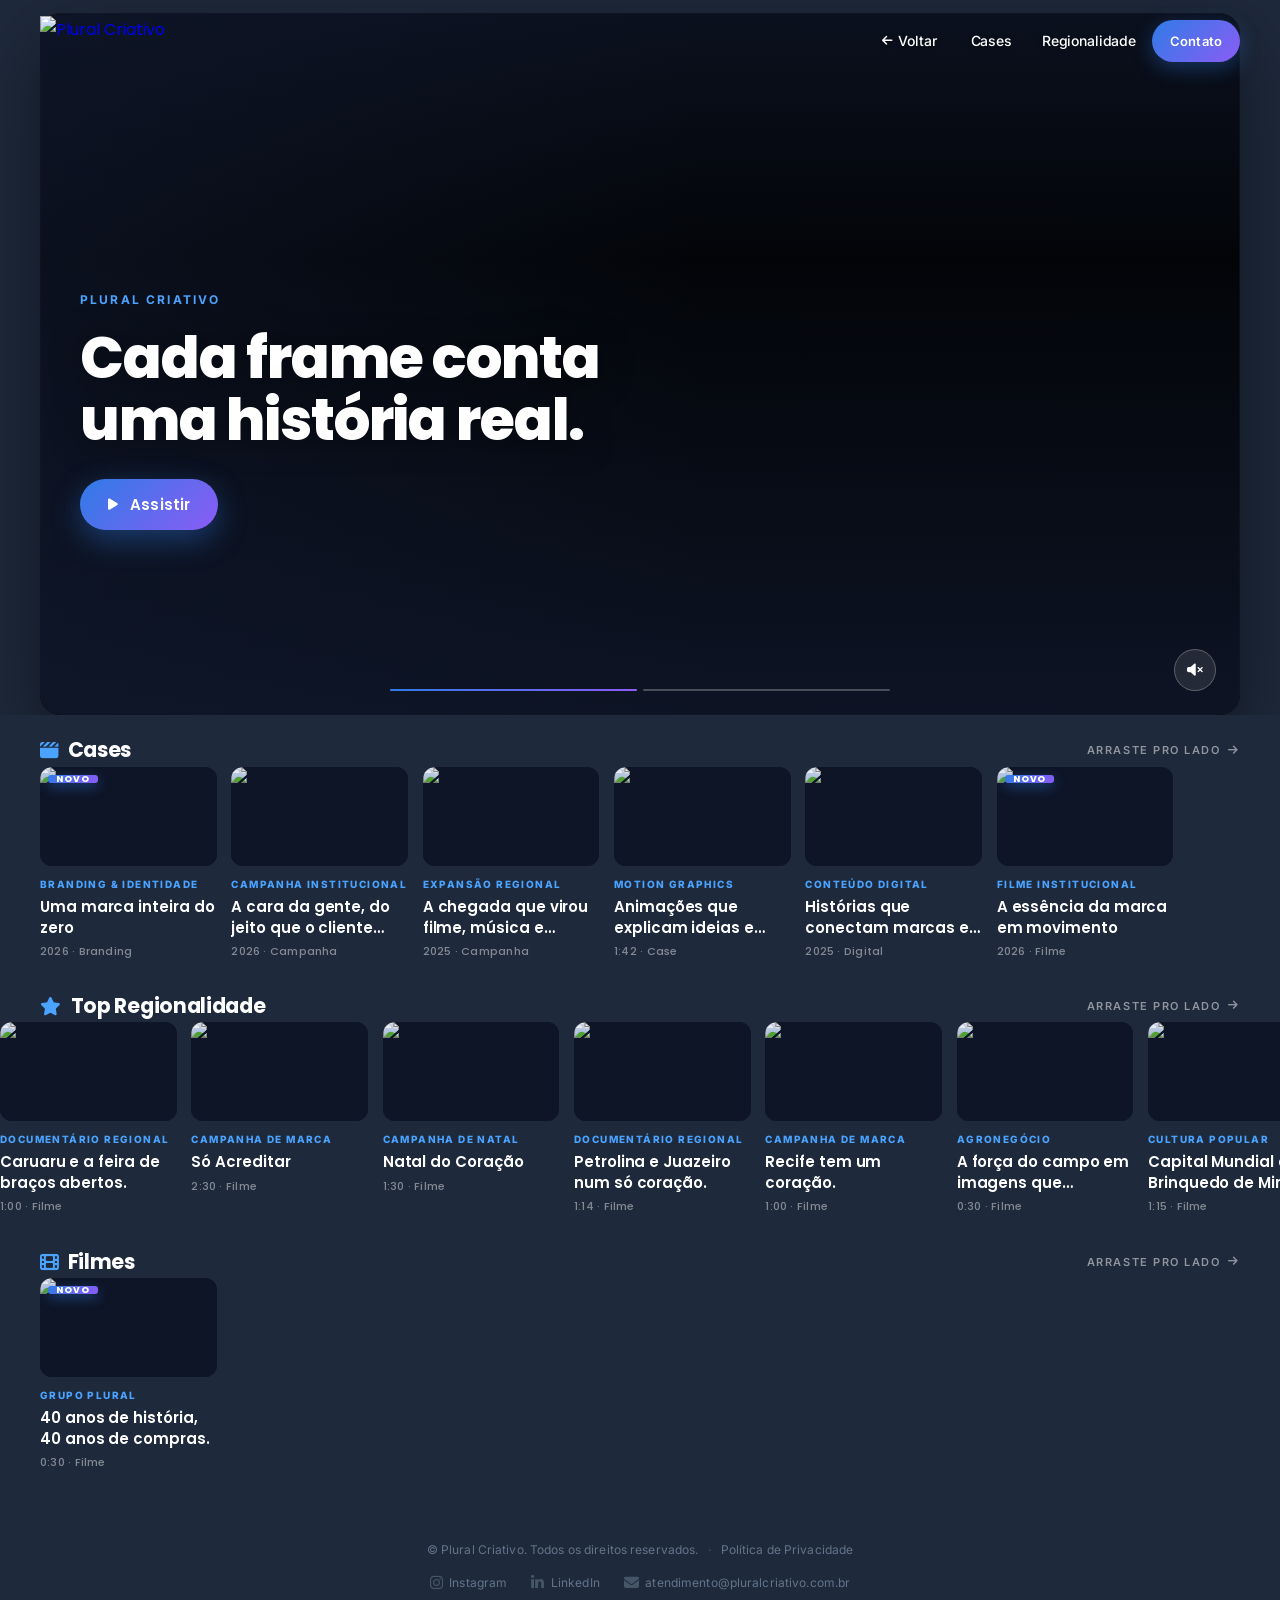
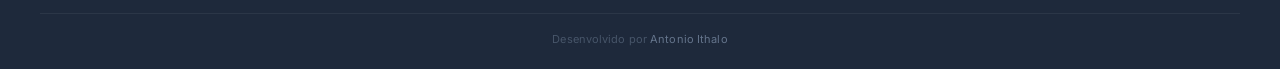
==== commit 560412bb: "Remove video project entries from portfolio Removed multiple video project entries from the portfoli" ====
--- a/portfolio.html
+++ b/portfolio.html
@@ -289,78 +289,7 @@
               </div>
             </article>
 
-            <article class="pf-card" data-video="assets/videos/project-2.mp4" data-poster="assets/img/portfolio/project-2.jpg" data-title="A estrada até aqui. 40 anos." data-meta="1:30 · Filme" tabindex="0" role="button" aria-label="Abrir vídeo: A estrada até aqui">
-              <div class="pf-card-media">
-                <span class="pf-card-tag">NOVO</span>
-                <span class="pf-card-play" aria-hidden="true"><i class="fas fa-play"></i></span>
-                <img src="assets/img/portfolio/project-2.jpg" alt="A estrada até aqui" loading="lazy" decoding="async" onerror="this.onerror=null; this.src='https://placehold.co/640x360/1e293b/94a3b8?text=PLURAL+CRIATIVO';" />
-              </div>
-              <div class="pf-card-body">
-                <span class="pf-card-client">GRUPO PLURAL</span>
-                <h3 class="pf-card-title">A estrada até aqui. 40 anos.</h3>
-                <span class="pf-card-meta">1:30 · Filme</span>
-              </div>
-            </article>
-
-            <article class="pf-card" data-video="assets/videos/project-3.mp4" data-poster="assets/img/project-3.jpg" data-title="São João do Coração 2025" data-meta="Filme" tabindex="0" role="button" aria-label="Abrir vídeo: São João do Coração 2025">
-              <div class="pf-card-media">
-                <span class="pf-card-play" aria-hidden="true"><i class="fas fa-play"></i></span>
-                <img src="assets/img/project-3.jpg" alt="São João do Coração 2025" loading="lazy" decoding="async" onerror="this.onerror=null; this.src='https://placehold.co/640x360/1e293b/94a3b8?text=PLURAL+CRIATIVO';" />
-              </div>
-              <div class="pf-card-body">
-                <span class="pf-card-client">GRUPO PLURAL</span>
-                <h3 class="pf-card-title">São João do Coração 2025</h3>
-                <span class="pf-card-meta">Filme</span>
-              </div>
-            </article>
-
-            <article class="pf-card" data-video="assets/videos/video1-hero.mp4" data-poster="assets/img/Imagem 1.png" data-title="Black Friday Plural" data-meta="1:00 · TV" tabindex="0" role="button" aria-label="Abrir vídeo: Black Friday Plural">
-              <div class="pf-card-media">
-                <span class="pf-card-play" aria-hidden="true"><i class="fas fa-play"></i></span>
-                <img src="assets/img/Imagem 1.png" alt="Black Friday Plural" loading="lazy" decoding="async" onerror="this.onerror=null; this.src='https://placehold.co/640x360/1e293b/94a3b8?text=PLURAL+CRIATIVO';" />
-              </div>
-              <div class="pf-card-body">
-                <span class="pf-card-client">GRUPO PLURAL</span>
-                <h3 class="pf-card-title">Black Friday Plural</h3>
-                <span class="pf-card-meta">1:00 · TV</span>
-              </div>
-            </article>
-
-            <article class="pf-card" data-video="assets/videos/project-2.mp4" data-poster="assets/img/portfolio/project-2.jpg" data-title="É a cara da gente" data-meta="0:30 · TV" tabindex="0" role="button" aria-label="Abrir vídeo: É a cara da gente">
-              <div class="pf-card-media">
-                <span class="pf-card-play" aria-hidden="true"><i class="fas fa-play"></i></span>
-                <img src="assets/img/portfolio/project-2.jpg" alt="É a cara da gente" loading="lazy" decoding="async" onerror="this.onerror=null; this.src='https://placehold.co/640x360/1e293b/94a3b8?text=PLURAL+CRIATIVO';" />
-              </div>
-              <div class="pf-card-body">
-                <span class="pf-card-client">CASA JOSÉ CENTER</span>
-                <h3 class="pf-card-title">É a cara da gente</h3>
-                <span class="pf-card-meta">0:30 · TV</span>
-              </div>
-            </article>
-
-            <article class="pf-card" data-video="assets/videos/project-3.mp4" data-poster="assets/img/project-3.jpg" data-title="O manifesto da marca." data-meta="0:30 · Filme" tabindex="0" role="button" aria-label="Abrir vídeo: O manifesto da marca">
-              <div class="pf-card-media">
-                <span class="pf-card-play" aria-hidden="true"><i class="fas fa-play"></i></span>
-                <img src="assets/img/project-3.jpg" alt="O manifesto da marca" loading="lazy" decoding="async" onerror="this.onerror=null; this.src='https://placehold.co/640x360/1e293b/94a3b8?text=PLURAL+CRIATIVO';" />
-              </div>
-              <div class="pf-card-body">
-                <span class="pf-card-client">MARCIA COSMÉTICOS</span>
-                <h3 class="pf-card-title">O manifesto da marca.</h3>
-                <span class="pf-card-meta">0:30 · Filme</span>
-              </div>
-            </article>
-
-            <article class="pf-card" data-video="assets/videos/video1-hero.mp4" data-poster="assets/img/Imagem 1.png" data-title="Aniversário Carajás" data-meta="0:30 · TV" tabindex="0" role="button" aria-label="Abrir vídeo: Aniversário Carajás">
-              <div class="pf-card-media">
-                <span class="pf-card-play" aria-hidden="true"><i class="fas fa-play"></i></span>
-                <img src="assets/img/Imagem 1.png" alt="Aniversário Carajás" loading="lazy" decoding="async" onerror="this.onerror=null; this.src='https://placehold.co/640x360/1e293b/94a3b8?text=PLURAL+CRIATIVO';" />
-              </div>
-              <div class="pf-card-body">
-                <span class="pf-card-client">CASA JOSÉ CENTER</span>
-                <h3 class="pf-card-title">Aniversário Carajás</h3>
-                <span class="pf-card-meta">0:30 · TV</span>
-              </div>
-            </article>
+            
           </div>
         </div>
       </section>
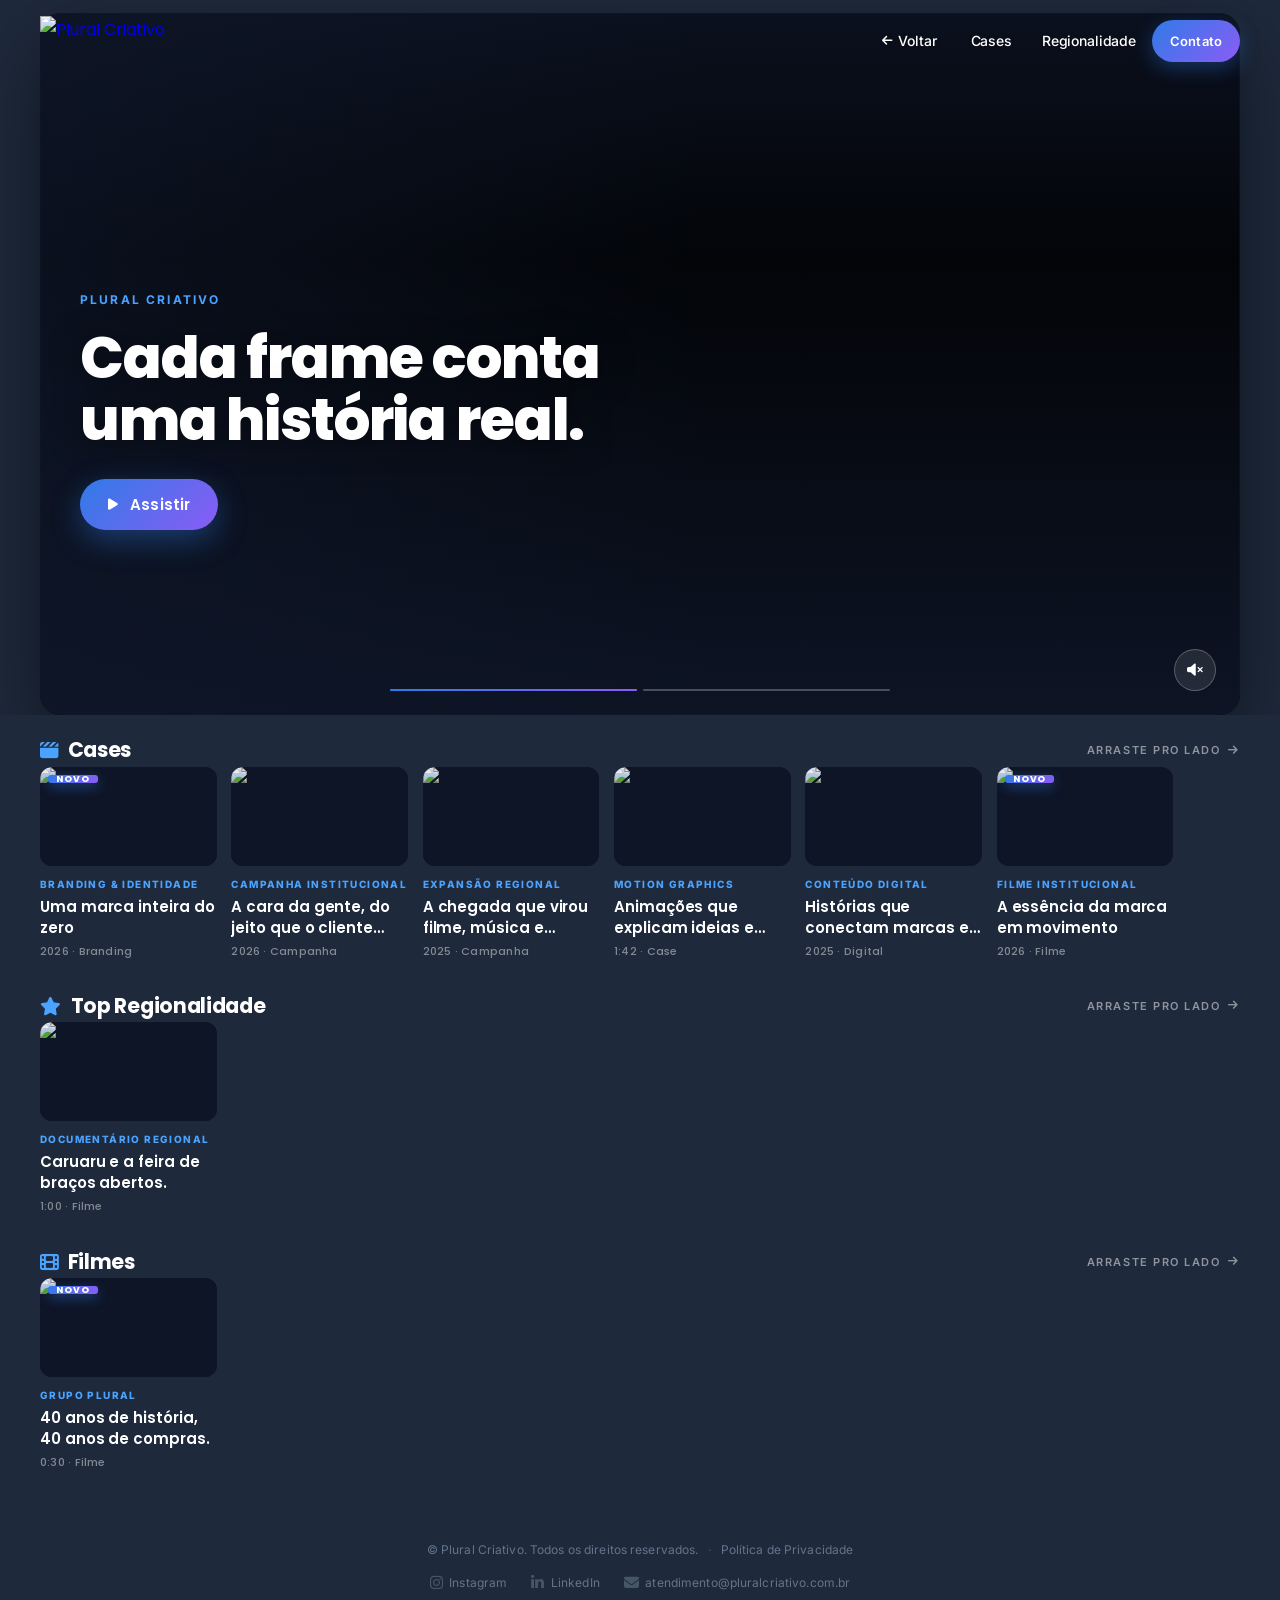
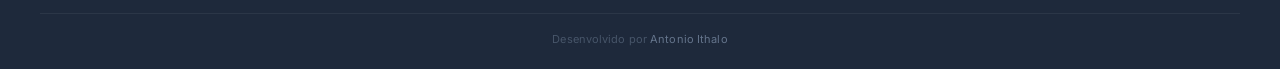
==== commit 88d70721: "Remove several video articles from portfolio.html Removed multiple article sections from the portfol" ====
--- a/portfolio.html
+++ b/portfolio.html
@@ -190,79 +190,7 @@
                 <h3 class="pf-card-title">Caruaru e a feira de braços abertos.</h3>
                 <span class="pf-card-meta">1:00 · Filme</span>
               </div>
-            </article>
-
-            <article class="pf-card" data-video="assets/videos/project-3.mp4" data-poster="assets/img/portfolio/project-2.jpg" data-title="Só Acreditar" data-meta="2:30 · Filme" tabindex="0" role="button" aria-label="Abrir vídeo: Só Acreditar">
-              <div class="pf-card-media">
-                <span class="pf-card-play" aria-hidden="true"><i class="fas fa-play"></i></span>
-                <img src="assets/img/portfolio/project-2.jpg" alt="Só Acreditar" loading="lazy" decoding="async" onerror="this.onerror=null; this.src='https://placehold.co/640x360/1e293b/94a3b8?text=PLURAL+CRIATIVO';" />
-              </div>
-              <div class="pf-card-body">
-                <span class="pf-card-client">CAMPANHA DE MARCA</span>
-                <h3 class="pf-card-title">Só Acreditar</h3>
-                <span class="pf-card-meta">2:30 · Filme</span>
-              </div>
-            </article>
-
-            <article class="pf-card" data-video="assets/videos/video1-hero.mp4" data-poster="assets/img/project-3.jpg" data-title="Natal do Coração" data-meta="1:30 · Filme" tabindex="0" role="button" aria-label="Abrir vídeo: Natal do Coração">
-              <div class="pf-card-media">
-                <span class="pf-card-play" aria-hidden="true"><i class="fas fa-play"></i></span>
-                <img src="assets/img/project-3.jpg" alt="Natal do Coração" loading="lazy" decoding="async" onerror="this.onerror=null; this.src='https://placehold.co/640x360/1e293b/94a3b8?text=PLURAL+CRIATIVO';" />
-              </div>
-              <div class="pf-card-body">
-                <span class="pf-card-client">CAMPANHA DE NATAL</span>
-                <h3 class="pf-card-title">Natal do Coração</h3>
-                <span class="pf-card-meta">1:30 · Filme</span>
-              </div>
-            </article>
-
-            <article class="pf-card" data-video="assets/videos/project-2.mp4" data-poster="assets/img/Imagem 1.png" data-title="Petrolina e Juazeiro num só coração." data-meta="1:14 · Filme" tabindex="0" role="button" aria-label="Abrir vídeo: Petrolina e Juazeiro">
-              <div class="pf-card-media">
-                <span class="pf-card-play" aria-hidden="true"><i class="fas fa-play"></i></span>
-                <img src="assets/img/Imagem 1.png" alt="Petrolina e Juazeiro" loading="lazy" decoding="async" onerror="this.onerror=null; this.src='https://placehold.co/640x360/1e293b/94a3b8?text=PLURAL+CRIATIVO';" />
-              </div>
-              <div class="pf-card-body">
-                <span class="pf-card-client">DOCUMENTÁRIO REGIONAL</span>
-                <h3 class="pf-card-title">Petrolina e Juazeiro num só coração.</h3>
-                <span class="pf-card-meta">1:14 · Filme</span>
-              </div>
-            </article>
-
-            <article class="pf-card" data-video="assets/videos/project-3.mp4" data-poster="assets/img/portfolio/project-2.jpg" data-title="Recife tem um coração." data-meta="1:00 · Filme" tabindex="0" role="button" aria-label="Abrir vídeo: Recife tem um coração">
-              <div class="pf-card-media">
-                <span class="pf-card-play" aria-hidden="true"><i class="fas fa-play"></i></span>
-                <img src="assets/img/portfolio/project-2.jpg" alt="Recife tem um coração" loading="lazy" decoding="async" onerror="this.onerror=null; this.src='https://placehold.co/640x360/1e293b/94a3b8?text=PLURAL+CRIATIVO';" />
-              </div>
-              <div class="pf-card-body">
-                <span class="pf-card-client">CAMPANHA DE MARCA</span>
-                <h3 class="pf-card-title">Recife tem um coração.</h3>
-                <span class="pf-card-meta">1:00 · Filme</span>
-              </div>
-            </article>
-
-            <article class="pf-card" data-video="assets/videos/video1-hero.mp4" data-poster="assets/img/project-3.jpg" data-title="A força do campo em imagens que emocionam." data-meta="0:30 · Filme" tabindex="0" role="button" aria-label="Abrir vídeo: A força do campo">
-              <div class="pf-card-media">
-                <span class="pf-card-play" aria-hidden="true"><i class="fas fa-play"></i></span>
-                <img src="assets/img/project-3.jpg" alt="A força do campo" loading="lazy" decoding="async" onerror="this.onerror=null; this.src='https://placehold.co/640x360/1e293b/94a3b8?text=PLURAL+CRIATIVO';" />
-              </div>
-              <div class="pf-card-body">
-                <span class="pf-card-client">AGRONEGÓCIO</span>
-                <h3 class="pf-card-title">A força do campo em imagens que emocionam.</h3>
-                <span class="pf-card-meta">0:30 · Filme</span>
-              </div>
-            </article>
-
-            <article class="pf-card" data-video="assets/videos/project-2.mp4" data-poster="assets/img/Imagem 1.png" data-title="Capital Mundial do Brinquedo de Miriti." data-meta="1:15 · Filme" tabindex="0" role="button" aria-label="Abrir vídeo: Capital Mundial do Brinquedo de Miriti">
-              <div class="pf-card-media">
-                <span class="pf-card-play" aria-hidden="true"><i class="fas fa-play"></i></span>
-                <img src="assets/img/Imagem 1.png" alt="Capital Mundial do Brinquedo de Miriti" loading="lazy" decoding="async" onerror="this.onerror=null; this.src='https://placehold.co/640x360/1e293b/94a3b8?text=PLURAL+CRIATIVO';" />
-              </div>
-              <div class="pf-card-body">
-                <span class="pf-card-client">CULTURA POPULAR</span>
-                <h3 class="pf-card-title">Capital Mundial do Brinquedo de Miriti.</h3>
-                <span class="pf-card-meta">1:15 · Filme</span>
-              </div>
-            </article>
+            </article>     
           </div>
         </div>
       </section>
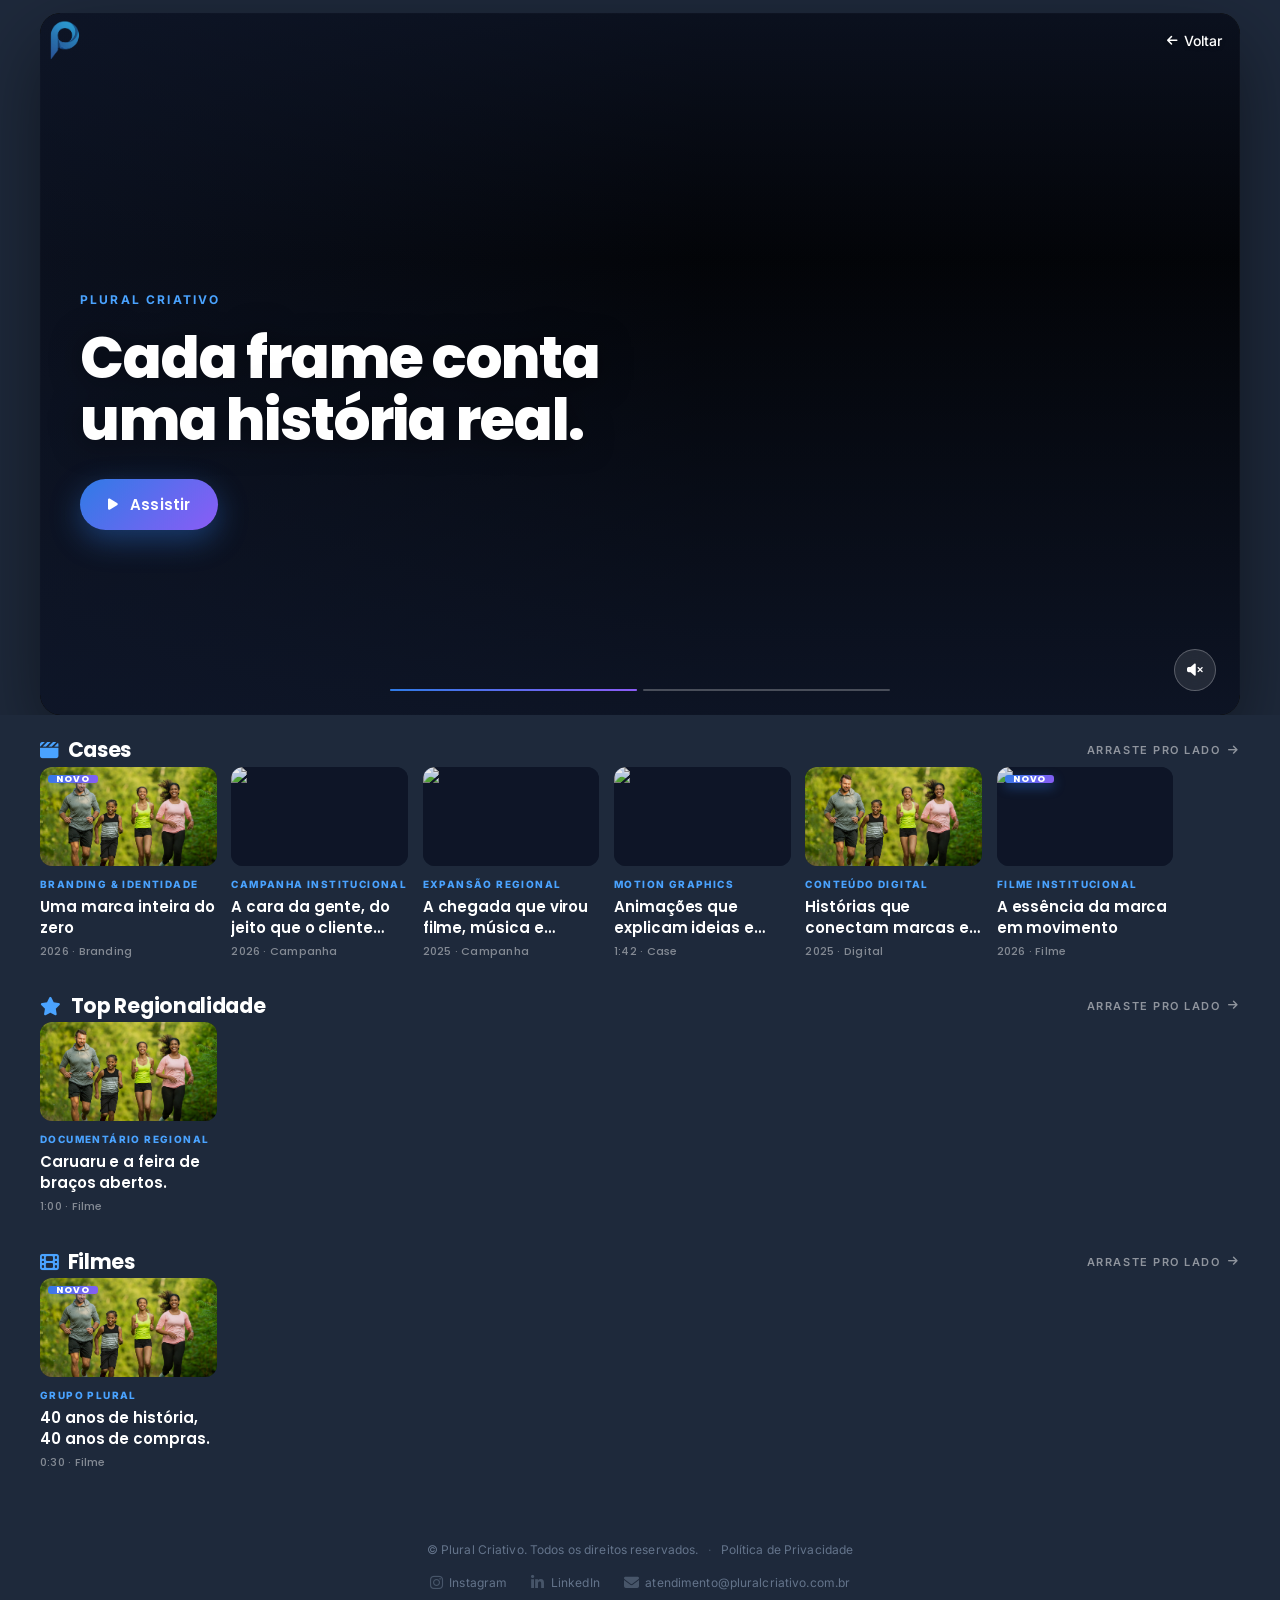
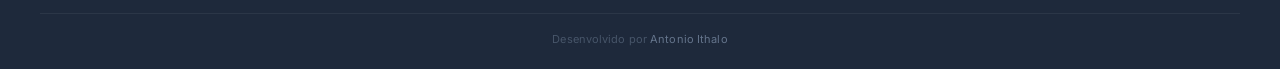
==== commit 62a1a380: "Remove nav toggle button and update nav list Removed navigation toggle button and some list items fr" ====
--- a/portfolio.html
+++ b/portfolio.html
@@ -27,15 +27,9 @@
             <img src="assets/img/logoplu.png" alt="Plural Criativo" class="brand-logo" width="200" height="50" />
           </a>
           <nav class="main-nav" aria-label="Navegação principal">
-            <button id="navToggleSticky" class="nav-toggle" aria-expanded="false" aria-label="Abrir/fechar menu">
-              <i class="fas fa-bars" aria-hidden="true"></i>
-              <i class="fas fa-times" aria-hidden="true"></i>
             </button>
             <ul id="navListSticky" class="nav-list nav-list--portfolio">
               <li><a href="index.html"><i class="fas fa-arrow-left" aria-hidden="true" style="margin-right: 6px; font-size: 0.75rem;"></i>Voltar</a></li>
-              <li><a href="#cases">Cases</a></li>
-              <li><a href="#regionalidade">Regionalidade</a></li>
-              <li><a href="index.html#contato" class="btn btn-primary btn-sm">Contato</a></li>
             </ul>
           </nav>
         </div>
